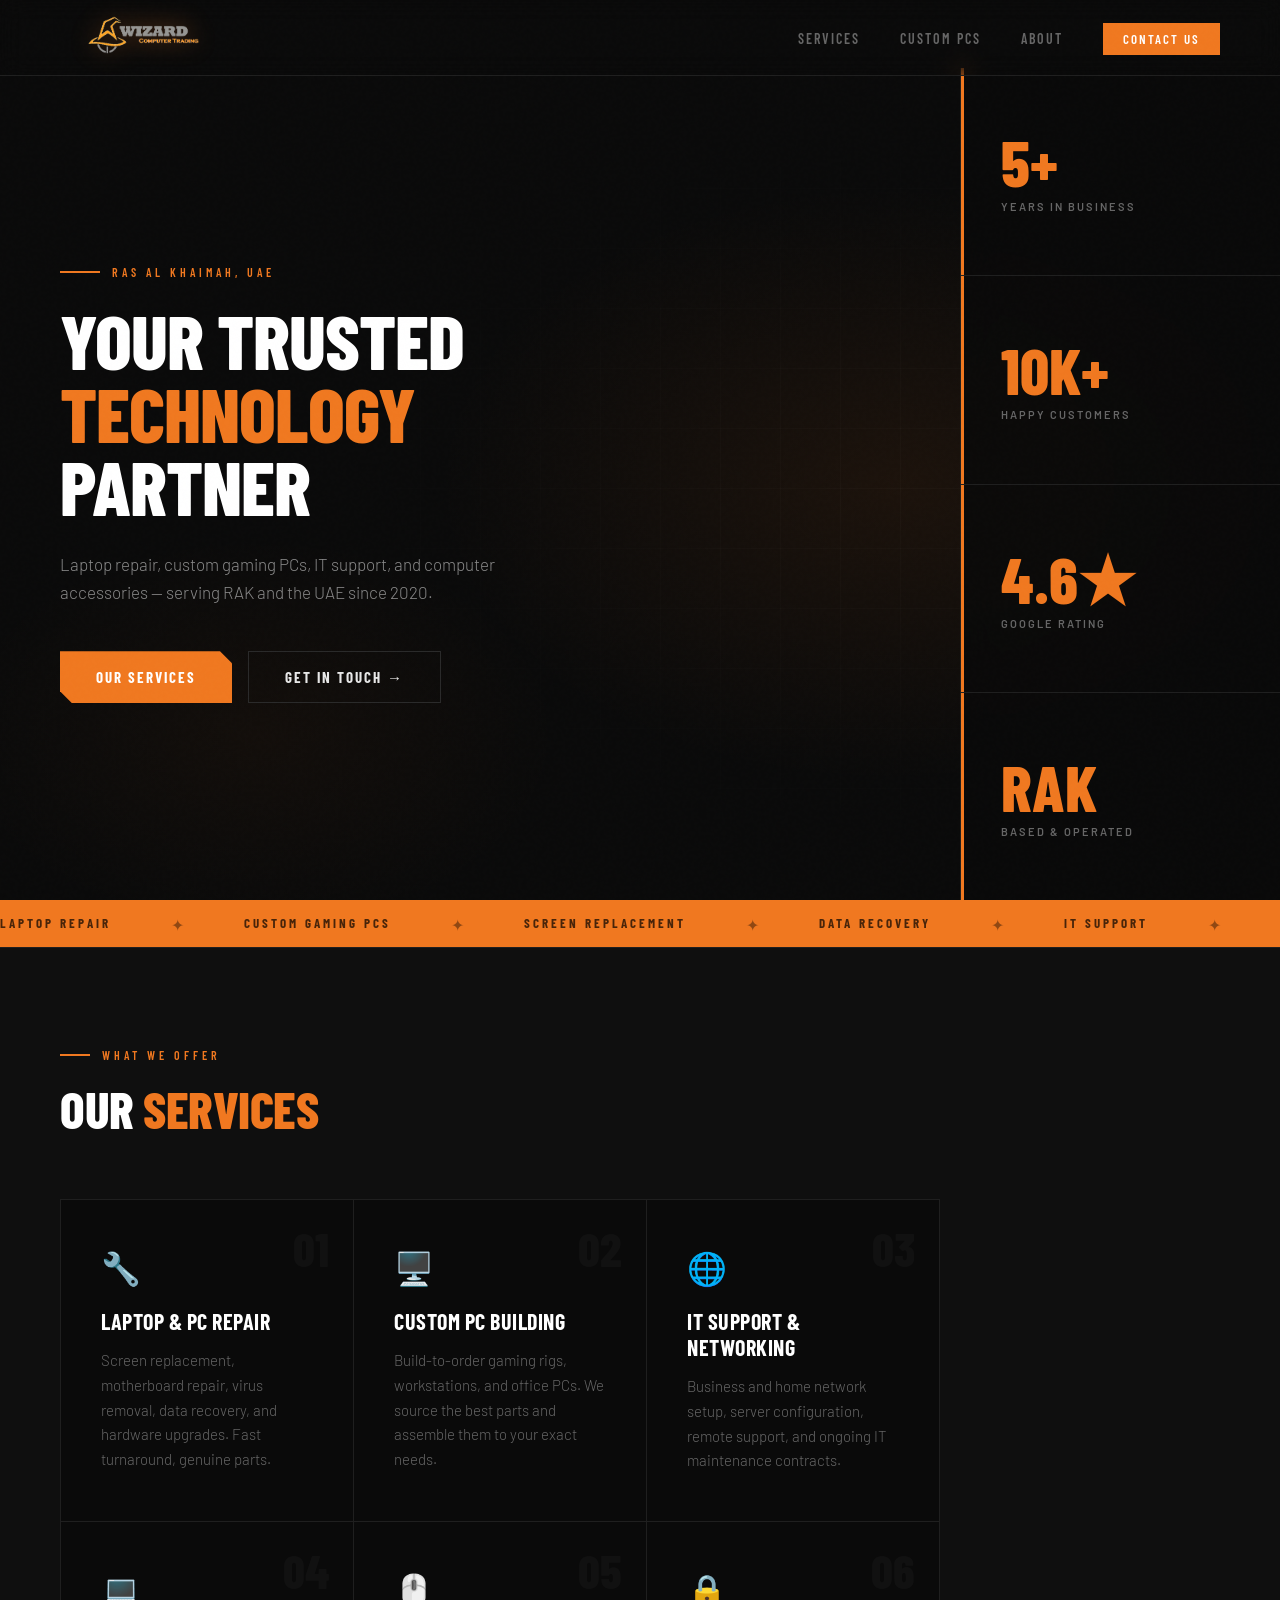
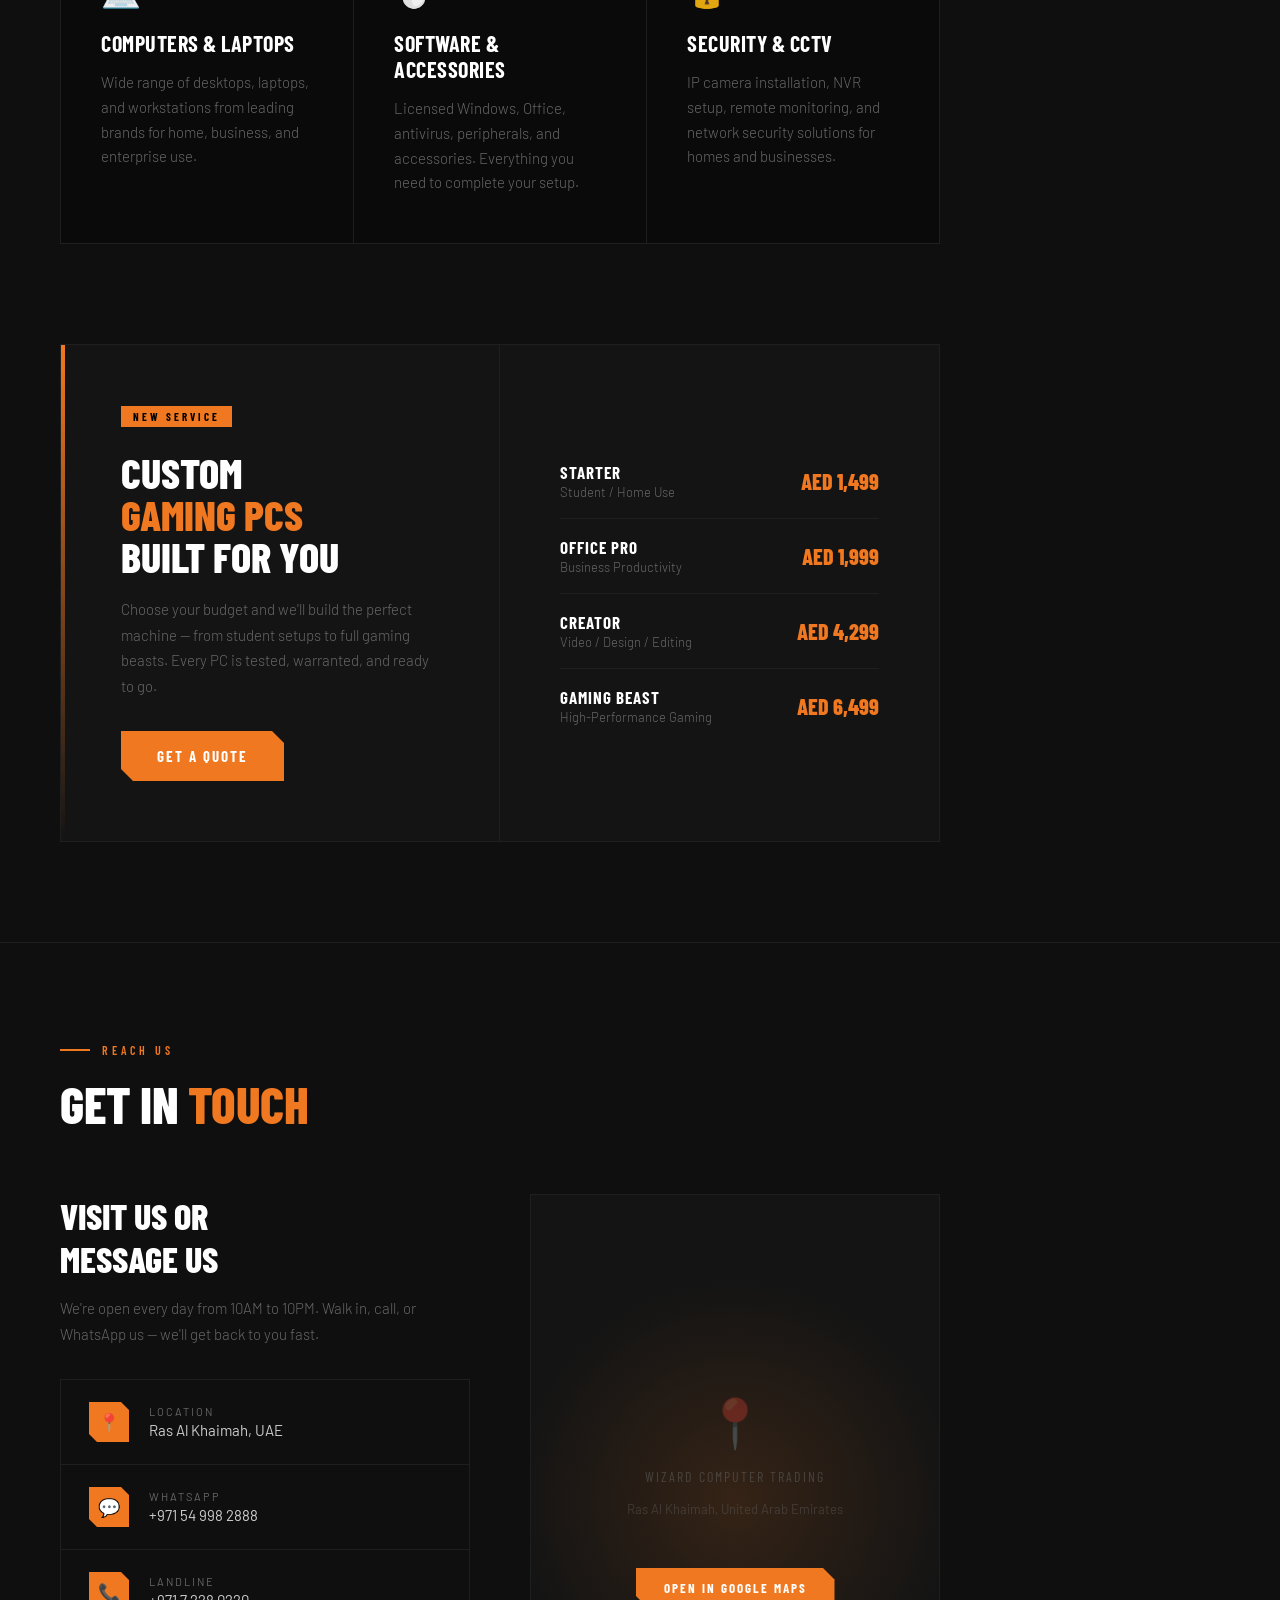
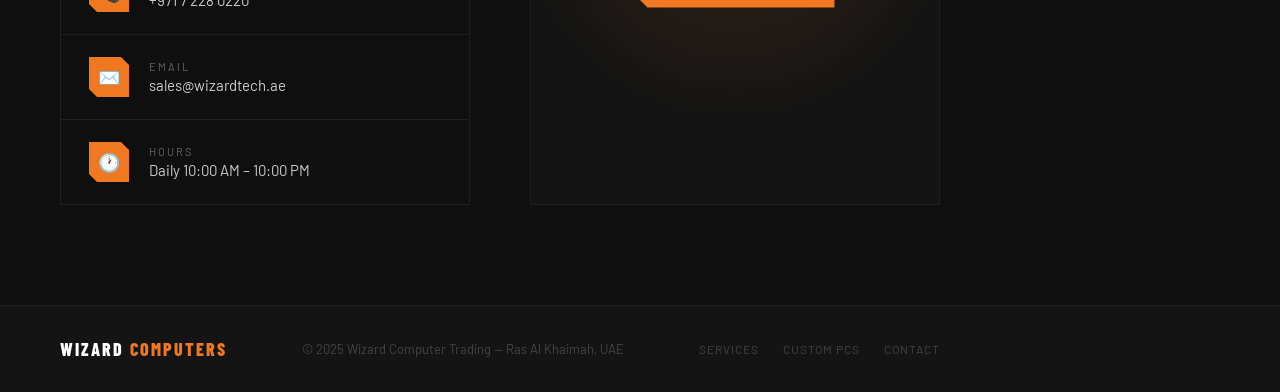
==== index.html @ 5e92fea6 "Update index.html" ====
<!DOCTYPE html>
<html lang="en">
<head>
  <meta charset="UTF-8" />
  <meta name="viewport" content="width=device-width, initial-scale=1.0"/>
  <title>Wizard Computer Trading – Laptop Repair & Custom PC Building in Ras Al Khaimah, UAE</title>
  <meta name="description" content="Wizard Computer Trading in RAK — laptop repair, custom gaming PCs, screen replacement, data recovery, IT support and networking in Ras Al Khaimah, UAE.">
  <meta name="keywords" content="laptop repair RAK, computer repair Ras Al Khaimah, custom gaming PC UAE, IT support RAK, screen replacement RAK">
  <link rel="preconnect" href="https://fonts.googleapis.com">
  <link href="https://fonts.googleapis.com/css2?family=Barlow+Condensed:wght@400;600;700;800&family=Barlow:wght@300;400;500&display=swap" rel="stylesheet">
  <style>
    *, *::before, *::after { box-sizing: border-box; margin: 0; padding: 0; }

    :root {
      --orange: #F07820;
      --orange-dark: #c45e10;
      --orange-glow: rgba(240,120,32,0.15);
      --bg: #0a0a0a;
      --bg2: #0f0f0f;
      --bg3: #141414;
      --border: #1f1f1f;
      --text: #e8e8e8;
      --muted: #666;
    }

    html { scroll-behavior: smooth; }

    body {
      font-family: 'Barlow', sans-serif;
      color: var(--text);
      background: var(--bg);
      overflow-x: hidden;
    }

    /* NOISE TEXTURE OVERLAY */
    body::before {
      content: '';
      position: fixed; inset: 0;
      background-image: url("data:image/svg+xml,%3Csvg viewBox='0 0 256 256' xmlns='http://www.w3.org/2000/svg'%3E%3Cfilter id='noise'%3E%3CfeTurbulence type='fractalNoise' baseFrequency='0.9' numOctaves='4' stitchTiles='stitch'/%3E%3C/filter%3E%3Crect width='100%25' height='100%25' filter='url(%23noise)' opacity='0.03'/%3E%3C/svg%3E");
      pointer-events: none; z-index: 1000; opacity: 0.4;
    }

    /* NAV */
    nav {
      position: fixed; top: 0; left: 0; right: 0; z-index: 200;
      display: flex; align-items: center; justify-content: space-between;
      padding: 0 60px;
      height: 76px;
      backdrop-filter: blur(12px);
      border-bottom: 1px solid var(--border);
    }

    .nav-logo {
      display: flex; align-items: center; gap: 14px;
    }
    .nav-logo img {
      height: 90px; width: auto;
      filter: brightness(1.3) drop-shadow(0 0 12px rgba(240,120,32,0.4));
    }
    .nav-logo-text {
      font-family: 'Barlow Condensed', sans-serif;
      font-size: 22px;
      font-weight: 800;
      letter-spacing: 2px;
      text-transform: uppercase;
      color: #fff;
    }
    .nav-logo-text span { color: var(--orange); }

    .nav-links {
      display: flex; gap: 40px; list-style: none; align-items: center;
    }
    .nav-links a {
      text-decoration: none;
      font-family: 'Barlow Condensed', sans-serif;
      font-weight: 600;
      font-size: 14px;
      letter-spacing: 2px;
      color: var(--muted);
      text-transform: uppercase;
      transition: color 0.2s;
    }
    .nav-links a:hover { color: var(--orange); }
    .nav-cta {
      background: var(--orange) !important;
      color: white !important;
      padding: 8px 20px;
      font-size: 13px !important;
    }
    .nav-cta:hover { background: var(--orange-dark) !important; }

    /* HERO */
    .hero {
      margin-top: 68px;
      min-height: calc(100vh - 68px);
      display: flex;
      align-items: center;
      position: relative;
      overflow: hidden;
      padding: 80px 400px 80px 60px;
    }

    .hero-bg {
      position: absolute; inset: 0;
      background:
        radial-gradient(ellipse 60% 60% at 70% 50%, rgba(240,120,32,0.08) 0%, transparent 60%),
        radial-gradient(ellipse 40% 40% at 20% 80%, rgba(240,120,32,0.04) 0%, transparent 60%);
    }

    /* Grid lines decoration */
    .hero-grid {
      position: absolute; inset: 0;
      background-image:
        linear-gradient(rgba(255,255,255,0.02) 1px, transparent 1px),
        linear-gradient(90deg, rgba(255,255,255,0.02) 1px, transparent 1px);
      background-size: 60px 60px;
      mask-image: radial-gradient(ellipse 80% 80% at 70% 50%, black 0%, transparent 70%);
    }

    .hero-left {
      position: relative; z-index: 2;
    }

    .hero-eyebrow {
      display: flex; align-items: center; gap: 12px;
      margin-bottom: 24px;
    }
    .hero-eyebrow-line {
      width: 40px; height: 2px; background: var(--orange);
    }
    .hero-eyebrow span {
      font-family: 'Barlow Condensed', sans-serif;
      font-size: 12px;
      font-weight: 600;
      letter-spacing: 4px;
      text-transform: uppercase;
      color: var(--orange);
    }

    .hero h1 {
      font-family: 'Barlow Condensed', sans-serif;
      font-size: clamp(52px, 6vw, 88px);
      font-weight: 800;
      line-height: 0.95;
      text-transform: uppercase;
      margin-bottom: 28px;
      letter-spacing: -1px;
    }
    .hero h1 .line1 { color: #fff; display: block; }
    .hero h1 .line2 { color: var(--orange); display: block; }
    .hero h1 .line3 { color: #fff; display: block; }

    .hero-desc {
      font-size: 17px;
      color: #888;
      line-height: 1.7;
      margin-bottom: 44px;
      max-width: 480px;
      font-weight: 300;
    }

    .hero-actions {
      display: flex; gap: 16px; flex-wrap: wrap;
    }
    .btn-primary {
      display: inline-flex; align-items: center; gap: 10px;
      background: var(--orange);
      color: white;
      font-family: 'Barlow Condensed', sans-serif;
      font-size: 15px;
      font-weight: 700;
      letter-spacing: 2px;
      text-transform: uppercase;
      padding: 16px 36px;
      text-decoration: none;
      transition: background 0.2s, transform 0.2s, box-shadow 0.2s;
      clip-path: polygon(0 0, calc(100% - 12px) 0, 100% 12px, 100% 100%, 12px 100%, 0 calc(100% - 12px));
    }
    .btn-primary:hover {
      background: var(--orange-dark);
      transform: translateY(-2px);
      box-shadow: 0 8px 30px rgba(240,120,32,0.3);
    }
    .btn-secondary {
      display: inline-flex; align-items: center; gap: 10px;
      background: transparent;
      color: var(--text);
      font-family: 'Barlow Condensed', sans-serif;
      font-size: 15px;
      font-weight: 700;
      letter-spacing: 2px;
      text-transform: uppercase;
      padding: 16px 36px;
      text-decoration: none;
      border: 1px solid #2a2a2a;
      transition: border-color 0.2s, color 0.2s;
    }
    .btn-secondary:hover { border-color: var(--orange); color: var(--orange); }

    /* HERO RIGHT - stats FIXED PANEL */
    .hero-right {
      position: fixed;
      top: 68px;
      right: 0;
      width: 320px;
      height: calc(100vh - 68px);
      z-index: 50;
      display: flex;
      flex-direction: column;
      justify-content: center;
      align-items: stretch;
      background: rgba(10,10,10,0.85);
      backdrop-filter: blur(16px);
      border-left: 1px solid var(--border);
      padding: 0;
      transition: opacity 0.5s ease;
    }

    .stat-card {
      flex: 1;
      background: transparent;
      border: none;
      border-bottom: 1px solid var(--border);
      padding: 0 40px;
      position: relative;
      overflow: hidden;
      display: flex;
      flex-direction: column;
      justify-content: center;
      transition: background 0.3s;
    }
    .stat-card:last-child { border-bottom: none; }
    .stat-card:hover { background: rgba(240,120,32,0.05); }
    .stat-card::before {
      content: '';
      position: absolute; top: 0; left: 0;
      width: 3px; height: 0;
      background: var(--orange);
      transition: height 0.6s ease;
    }
    .stat-card.visible::before { height: 100%; }
    .stat-card:nth-child(1) { animation: none; }
    .stat-card:nth-child(2) { transform: none; animation-delay: 0; }
    .stat-card:nth-child(3) { animation: none; }
    .stat-card:nth-child(4) { transform: none; animation-delay: 0; }

    .stat-number {
      font-family: 'Barlow Condensed', sans-serif;
      font-size: 64px;
      font-weight: 800;
      color: var(--orange);
      line-height: 1;
      margin-bottom: 6px;
      opacity: 0;
      transform: translateY(20px);
      transition: opacity 0.6s ease, transform 0.6s ease;
    }
    .stat-card.visible .stat-number {
      opacity: 1;
      transform: translateY(0);
    }
    .stat-label {
      font-size: 11px;
      color: var(--muted);
      text-transform: uppercase;
      letter-spacing: 2px;
      font-weight: 600;
      opacity: 0;
      transition: opacity 0.6s ease 0.2s;
    }
    .stat-card.visible .stat-label { opacity: 1; }

    /* TICKER */
    .ticker {
      background: var(--orange);
      padding: 12px 0;
      overflow: hidden;
      white-space: nowrap;
    }
    .ticker-track {
      display: inline-flex; gap: 60px;
      animation: ticker 25s linear infinite;
    }
    .ticker-item {
      font-family: 'Barlow Condensed', sans-serif;
      font-size: 13px;
      font-weight: 700;
      letter-spacing: 3px;
      text-transform: uppercase;
      color: rgba(0,0,0,0.7);
      flex-shrink: 0;
    }
    .ticker-dot {
      color: rgba(0,0,0,0.4);
    }

    /* SERVICES */
    .services {
      padding: 100px 340px 100px 60px;
      background: var(--bg2);
      border-top: 1px solid var(--border);
    }

    .section-label {
      display: flex; align-items: center; gap: 12px;
      margin-bottom: 16px;
    }
    .section-label-line { width: 30px; height: 2px; background: var(--orange); }
    .section-label span {
      font-family: 'Barlow Condensed', sans-serif;
      font-size: 12px;
      font-weight: 600;
      letter-spacing: 4px;
      text-transform: uppercase;
      color: var(--orange);
    }

    .section-title {
      font-family: 'Barlow Condensed', sans-serif;
      font-size: clamp(36px, 4vw, 56px);
      font-weight: 800;
      text-transform: uppercase;
      color: #fff;
      margin-bottom: 60px;
      letter-spacing: -0.5px;
    }
    .section-title span { color: var(--orange); }

    .services-grid {
      display: grid;
      grid-template-columns: repeat(3, 1fr);
      gap: 1px;
      background: var(--border);
      border: 1px solid var(--border);
    }

    .service-card {
      background: var(--bg);
      padding: 48px 40px;
      position: relative;
      overflow: hidden;
      transition: background 0.3s;
      cursor: default;
    }
    .service-card::after {
      content: '';
      position: absolute; bottom: 0; left: 0; right: 0;
      height: 2px;
      background: var(--orange);
      transform: scaleX(0);
      transform-origin: left;
      transition: transform 0.4s ease;
    }
    .service-card:hover { background: #111; }
    .service-card:hover::after { transform: scaleX(1); }

    .service-icon {
      font-size: 32px;
      margin-bottom: 20px;
      display: block;
    }
    .service-num {
      position: absolute; top: 24px; right: 24px;
      font-family: 'Barlow Condensed', sans-serif;
      font-size: 48px;
      font-weight: 800;
      color: rgba(255,255,255,0.03);
      line-height: 1;
    }
    .service-title {
      font-family: 'Barlow Condensed', sans-serif;
      font-size: 22px;
      font-weight: 700;
      color: #fff;
      text-transform: uppercase;
      letter-spacing: 0.5px;
      margin-bottom: 14px;
      transition: color 0.3s;
    }
    .service-card:hover .service-title { color: var(--orange); }
    .service-desc {
      font-size: 15px;
      color: #666;
      line-height: 1.65;
      font-weight: 300;
    }

    /* FEATURED HIGHLIGHT */
    .highlight {
      padding: 0 340px 100px 60px;
      background: var(--bg2);
    }
    .highlight-inner {
      background: var(--bg3);
      border: 1px solid var(--border);
      display: grid;
      grid-template-columns: 1fr 1fr;
      overflow: hidden;
      position: relative;
    }
    .highlight-inner::before {
      content: '';
      position: absolute; top: 0; left: 0; bottom: 0;
      width: 4px;
      background: linear-gradient(to bottom, var(--orange), transparent);
    }
    .highlight-left {
      padding: 60px;
      border-right: 1px solid var(--border);
    }
    .highlight-tag {
      display: inline-block;
      background: var(--orange);
      color: #000;
      font-family: 'Barlow Condensed', sans-serif;
      font-size: 11px;
      font-weight: 700;
      letter-spacing: 3px;
      text-transform: uppercase;
      padding: 4px 12px;
      margin-bottom: 24px;
    }
    .highlight-left h3 {
      font-family: 'Barlow Condensed', sans-serif;
      font-size: 42px;
      font-weight: 800;
      text-transform: uppercase;
      color: #fff;
      line-height: 1;
      margin-bottom: 20px;
    }
    .highlight-left h3 span { color: var(--orange); }
    .highlight-left p {
      font-size: 15px; color: #666; line-height: 1.7; font-weight: 300; margin-bottom: 32px;
    }
    .highlight-right {
      padding: 60px;
      display: flex; flex-direction: column; justify-content: center;
    }
    .pc-tier {
      display: flex; justify-content: space-between; align-items: center;
      padding: 18px 0;
      border-bottom: 1px solid var(--border);
    }
    .pc-tier:last-child { border-bottom: none; }
    .pc-tier-name {
      font-family: 'Barlow Condensed', sans-serif;
      font-size: 17px;
      font-weight: 700;
      color: #fff;
      text-transform: uppercase;
      letter-spacing: 1px;
    }
    .pc-tier-sub { font-size: 13px; color: var(--muted); font-weight: 300; margin-top: 2px; }
    .pc-tier-price {
      font-family: 'Barlow Condensed', sans-serif;
      font-size: 22px;
      font-weight: 800;
      color: var(--orange);
    }

    /* WHY */
    .why {
      padding: 100px 340px 100px 60px;
      background: var(--bg);
      border-top: 1px solid var(--border);
    }
    .why-grid {
      display: grid;
      grid-template-columns: repeat(4, 1fr);
      gap: 1px;
      background: var(--border);
      border: 1px solid var(--border);
      margin-top: 60px;
    }
    .why-item {
      background: var(--bg);
      padding: 48px 40px;
      text-align: center;
      transition: background 0.3s;
    }
    .why-item:hover { background: #111; }
    .why-number {
      font-family: 'Barlow Condensed', sans-serif;
      font-size: 56px;
      font-weight: 800;
      color: var(--orange);
      line-height: 1;
      margin-bottom: 8px;
    }
    .why-label {
      font-size: 14px;
      color: var(--muted);
      text-transform: uppercase;
      letter-spacing: 1.5px;
      font-weight: 500;
    }

    /* CONTACT */
    .contact {
      padding: 100px 340px 100px 60px;
      background: var(--bg2);
      border-top: 1px solid var(--border);
    }
    .contact-grid {
      display: grid;
      grid-template-columns: 1fr 1fr;
      gap: 60px;
      margin-top: 60px;
    }
    .contact-left h3 {
      font-family: 'Barlow Condensed', sans-serif;
      font-size: 36px;
      font-weight: 800;
      text-transform: uppercase;
      color: #fff;
      margin-bottom: 16px;
    }
    .contact-left p { font-size: 15px; color: var(--muted); line-height: 1.7; font-weight: 300; margin-bottom: 32px; }

    .contact-items {
      display: flex; flex-direction: column; gap: 0;
      border: 1px solid var(--border);
    }
    .contact-item {
      display: flex; align-items: center; gap: 20px;
      padding: 22px 28px;
      border-bottom: 1px solid var(--border);
      transition: background 0.2s;
    }
    .contact-item:last-child { border-bottom: none; }
    .contact-item:hover { background: var(--bg3); }
    .contact-icon {
      width: 40px; height: 40px;
      background: var(--orange);
      display: flex; align-items: center; justify-content: center;
      font-size: 18px;
      flex-shrink: 0;
      clip-path: polygon(0 0, calc(100% - 8px) 0, 100% 8px, 100% 100%, 8px 100%, 0 calc(100% - 8px));
    }
    .contact-info {}
    .contact-info-label { font-size: 11px; color: var(--muted); text-transform: uppercase; letter-spacing: 2px; margin-bottom: 3px; }
    .contact-info-value { font-size: 15px; color: #ccc; }
    .contact-info-value a { color: #ccc; text-decoration: none; transition: color 0.2s; }
    .contact-info-value a:hover { color: var(--orange); }

    .map-placeholder {
      background: var(--bg3);
      border: 1px solid var(--border);
      height: 100%;
      min-height: 300px;
      display: flex; align-items: center; justify-content: center;
      flex-direction: column; gap: 16px;
      color: var(--muted);
      position: relative;
      overflow: hidden;
    }
    .map-placeholder::before {
      content: '';
      position: absolute; inset: 0;
      background: radial-gradient(circle at 50% 50%, var(--orange-glow), transparent 60%);
    }
    .map-icon { font-size: 48px; opacity: 0.3; }
    .map-text {
      font-family: 'Barlow Condensed', sans-serif;
      font-size: 14px;
      letter-spacing: 2px;
      text-transform: uppercase;
      opacity: 0.5;
    }
    .map-address {
      font-size: 13px;
      opacity: 0.4;
      text-align: center;
    }

    /* FOOTER */
    footer {
      background: var(--bg3);
      border-top: 1px solid var(--border);
      padding: 32px 340px 32px 60px;
      display: flex;
      align-items: center;
      justify-content: space-between;
      flex-wrap: wrap;
      gap: 16px;
    }
    .footer-logo {
      font-family: 'Barlow Condensed', sans-serif;
      font-size: 18px;
      font-weight: 800;
      letter-spacing: 2px;
      text-transform: uppercase;
      color: #fff;
    }
    .footer-logo span { color: var(--orange); }
    footer p { font-size: 13px; color: #444; }
    .footer-links { display: flex; gap: 24px; }
    .footer-links a {
      font-size: 12px; color: #444; text-decoration: none;
      text-transform: uppercase; letter-spacing: 1px;
      transition: color 0.2s;
    }
    .footer-links a:hover { color: var(--orange); }

    /* ANIMATIONS */
    @keyframes fadeUp {
      from { opacity: 0; transform: translateY(40px); }
      to { opacity: 1; transform: translateY(0); }
    }
    @keyframes fadeInRight {
      from { opacity: 0; transform: translateX(40px); }
      to { opacity: 1; transform: translateX(0); }
    }
    @keyframes ticker {
      from { transform: translateX(0); }
      to { transform: translateX(-50%); }
    }

    .hero-left { animation: fadeUp 0.8s ease both; }

    /* RESPONSIVE */
    @media (max-width: 900px) {
      nav { padding: 0 24px; }
      .nav-links { display: none; }
      .hero { padding: 60px 24px; min-height: auto; }
      .hero-right { display: none; }
      .services { padding: 70px 24px; }
      .services-grid { grid-template-columns: 1fr; }
      .highlight { padding: 0 24px 70px; }
      .highlight-inner { grid-template-columns: 1fr; }
      .highlight-left { border-right: none; border-bottom: 1px solid var(--border); }
      .why { padding: 70px 24px; }
      .why-grid { grid-template-columns: repeat(2, 1fr); }
      .contact { padding: 70px 24px; }
      .contact-grid { grid-template-columns: 1fr; gap: 40px; }
      footer { padding: 24px; flex-direction: column; text-align: center; }
    }
  </style>
</head>
<body>

  <!-- NAV -->
  <nav>
    <div class="nav-logo">
      <img src="logo.png" alt="Wizard Computers Logo">
    </div>
    <ul class="nav-links">
      <li><a href="#services">Services</a></li>
      <li><a href="#pcs">Custom PCs</a></li>
      <li><a href="#about">About</a></li>
      <li><a href="#contact" class="nav-cta">Contact Us</a></li>
    </ul>
  </nav>

  <!-- HERO -->
  <section class="hero">
    <div class="hero-bg"></div>
    <div class="hero-grid"></div>
    <div class="hero-left">
      <div class="hero-eyebrow">
        <div class="hero-eyebrow-line"></div>
        <span>Ras Al Khaimah, UAE</span>
      </div>
      <h1>
        <span class="line1">Your Trusted</span>
        <span class="line2">Technology</span>
        <span class="line3">Partner</span>
      </h1>
      <p class="hero-desc">Laptop repair, custom gaming PCs, IT support, and computer accessories — serving RAK and the UAE since 2020.</p>
      <div class="hero-actions">
        <a href="#services" class="btn-primary">Our Services</a>
        <a href="#contact" class="btn-secondary">Get in Touch →</a>
      </div>
    </div>
    <div class="hero-right">
      <div class="stat-card">
        <div class="stat-number">5+</div>
        <div class="stat-label">Years in Business</div>
      </div>
      <div class="stat-card">
        <div class="stat-number">10K+</div>
        <div class="stat-label">Happy Customers</div>
      </div>
      <div class="stat-card">
        <div class="stat-number">4.6★</div>
        <div class="stat-label">Google Rating</div>
      </div>
      <div class="stat-card">
        <div class="stat-number">RAK</div>
        <div class="stat-label">Based & Operated</div>
      </div>
    </div>
  </section>

  <!-- TICKER -->
  <div class="ticker">
    <div class="ticker-track">
      <span class="ticker-item">Laptop Repair</span><span class="ticker-dot">✦</span>
      <span class="ticker-item">Custom Gaming PCs</span><span class="ticker-dot">✦</span>
      <span class="ticker-item">Screen Replacement</span><span class="ticker-dot">✦</span>
      <span class="ticker-item">Data Recovery</span><span class="ticker-dot">✦</span>
      <span class="ticker-item">IT Support</span><span class="ticker-dot">✦</span>
      <span class="ticker-item">Networking</span><span class="ticker-dot">✦</span>
      <span class="ticker-item">Computer Accessories</span><span class="ticker-dot">✦</span>
      <span class="ticker-item">Software Solutions</span><span class="ticker-dot">✦</span>
      <!-- duplicate for seamless loop -->
      <span class="ticker-item">Laptop Repair</span><span class="ticker-dot">✦</span>
      <span class="ticker-item">Custom Gaming PCs</span><span class="ticker-dot">✦</span>
      <span class="ticker-item">Screen Replacement</span><span class="ticker-dot">✦</span>
      <span class="ticker-item">Data Recovery</span><span class="ticker-dot">✦</span>
      <span class="ticker-item">IT Support</span><span class="ticker-dot">✦</span>
      <span class="ticker-item">Networking</span><span class="ticker-dot">✦</span>
      <span class="ticker-item">Computer Accessories</span><span class="ticker-dot">✦</span>
      <span class="ticker-item">Software Solutions</span><span class="ticker-dot">✦</span>
    </div>
  </div>

  <!-- SERVICES -->
  <section class="services" id="services">
    <div class="section-label">
      <div class="section-label-line"></div>
      <span>What We Offer</span>
    </div>
    <h2 class="section-title">Our <span>Services</span></h2>
    <div class="services-grid">
      <div class="service-card">
        <span class="service-icon">🔧</span>
        <div class="service-num">01</div>
        <div class="service-title">Laptop & PC Repair</div>
        <p class="service-desc">Screen replacement, motherboard repair, virus removal, data recovery, and hardware upgrades. Fast turnaround, genuine parts.</p>
      </div>
      <div class="service-card">
        <span class="service-icon">🖥️</span>
        <div class="service-num">02</div>
        <div class="service-title">Custom PC Building</div>
        <p class="service-desc">Build-to-order gaming rigs, workstations, and office PCs. We source the best parts and assemble them to your exact needs.</p>
      </div>
      <div class="service-card">
        <span class="service-icon">🌐</span>
        <div class="service-num">03</div>
        <div class="service-title">IT Support & Networking</div>
        <p class="service-desc">Business and home network setup, server configuration, remote support, and ongoing IT maintenance contracts.</p>
      </div>
      <div class="service-card">
        <span class="service-icon">💻</span>
        <div class="service-num">04</div>
        <div class="service-title">Computers & Laptops</div>
        <p class="service-desc">Wide range of desktops, laptops, and workstations from leading brands for home, business, and enterprise use.</p>
      </div>
      <div class="service-card">
        <span class="service-icon">🖱️</span>
        <div class="service-num">05</div>
        <div class="service-title">Software & Accessories</div>
        <p class="service-desc">Licensed Windows, Office, antivirus, peripherals, and accessories. Everything you need to complete your setup.</p>
      </div>
      <div class="service-card">
        <span class="service-icon">🔒</span>
        <div class="service-num">06</div>
        <div class="service-title">Security & CCTV</div>
        <p class="service-desc">IP camera installation, NVR setup, remote monitoring, and network security solutions for homes and businesses.</p>
      </div>
    </div>
  </section>

  <!-- CUSTOM PC HIGHLIGHT -->
  <section class="highlight" id="pcs">
    <div class="highlight-inner">
      <div class="highlight-left">
        <div class="highlight-tag">New Service</div>
        <h3>Custom<br><span>Gaming PCs</span><br>Built for You</h3>
        <p>Choose your budget and we'll build the perfect machine — from student setups to full gaming beasts. Every PC is tested, warranted, and ready to go.</p>
        <a href="#contact" class="btn-primary">Get a Quote</a>
      </div>
      <div class="highlight-right">
        <div class="pc-tier">
          <div>
            <div class="pc-tier-name">Starter</div>
            <div class="pc-tier-sub">Student / Home Use</div>
          </div>
          <div class="pc-tier-price">AED 1,499</div>
        </div>
        <div class="pc-tier">
          <div>
            <div class="pc-tier-name">Office Pro</div>
            <div class="pc-tier-sub">Business Productivity</div>
          </div>
          <div class="pc-tier-price">AED 1,999</div>
        </div>
        <div class="pc-tier">
          <div>
            <div class="pc-tier-name">Creator</div>
            <div class="pc-tier-sub">Video / Design / Editing</div>
          </div>
          <div class="pc-tier-price">AED 4,299</div>
        </div>
        <div class="pc-tier">
          <div>
            <div class="pc-tier-name">Gaming Beast</div>
            <div class="pc-tier-sub">High-Performance Gaming</div>
          </div>
          <div class="pc-tier-price">AED 6,499</div>
        </div>
      </div>
    </div>
  </section>

  <!-- CONTACT -->
  <section class="contact" id="contact">
    <div class="section-label">
      <div class="section-label-line"></div>
      <span>Reach Us</span>
    </div>
    <h2 class="section-title">Get in <span>Touch</span></h2>
    <div class="contact-grid">
      <div class="contact-left">
        <h3>Visit Us or<br>Message Us</h3>
        <p>We're open every day from 10AM to 10PM. Walk in, call, or WhatsApp us — we'll get back to you fast.</p>
        <div class="contact-items">
          <div class="contact-item">
            <div class="contact-icon">📍</div>
            <div class="contact-info">
              <div class="contact-info-label">Location</div>
              <div class="contact-info-value">Ras Al Khaimah, UAE</div>
            </div>
          </div>
          <div class="contact-item">
            <div class="contact-icon">💬</div>
            <div class="contact-info">
              <div class="contact-info-label">WhatsApp</div>
              <div class="contact-info-value"><a href="https://wa.me/971549982888" target="_blank">+971 54 998 2888</a></div>
            </div>
          </div>
          <div class="contact-item">
            <div class="contact-icon">📞</div>
            <div class="contact-info">
              <div class="contact-info-label">Landline</div>
              <div class="contact-info-value"><a href="tel:+97172280220">+971 7 228 0220</a></div>
            </div>
          </div>
          <div class="contact-item">
            <div class="contact-icon">✉️</div>
            <div class="contact-info">
              <div class="contact-info-label">Email</div>
              <div class="contact-info-value"><a href="mailto:sales@wizardtech.ae">sales@wizardtech.ae</a></div>
            </div>
          </div>
          <div class="contact-item">
            <div class="contact-icon">🕐</div>
            <div class="contact-info">
              <div class="contact-info-label">Hours</div>
              <div class="contact-info-value">Daily 10:00 AM – 10:00 PM</div>
            </div>
          </div>
        </div>
      </div>
      <div>
        <div class="map-placeholder">
          <div class="map-icon">📍</div>
          <div class="map-text">Wizard Computer Trading</div>
          <div class="map-address">Ras Al Khaimah, United Arab Emirates</div>
          <br>
          <a href="https://maps.google.com/?q=Wizard+Computer+Trading+Ras+Al+Khaimah" target="_blank" class="btn-primary" style="font-size:13px; padding:12px 28px;">Open in Google Maps</a>
        </div>
      </div>
    </div>
  </section>

  <!-- FOOTER -->
  <footer>
    <div class="footer-logo">WIZARD <span>COMPUTERS</span></div>
    <p>© 2025 Wizard Computer Trading — Ras Al Khaimah, UAE</p>
    <div class="footer-links">
      <a href="#services">Services</a>
      <a href="#pcs">Custom PCs</a>
      <a href="#contact">Contact</a>
    </div>
  </footer>

  <script>
    // Animate stat cards in with stagger on load
    const statCards = document.querySelectorAll('.stat-card');
    statCards.forEach((card, i) => {
      setTimeout(() => {
        card.classList.add('visible');
      }, 300 + i * 200);
    });

    // On scroll: fade panel slightly when user is far from top
    const heroRight = document.querySelector('.hero-right');
    window.addEventListener('scroll', () => {
      const scrollY = window.scrollY;
      const fade = Math.max(0, 1 - (scrollY / (window.innerHeight * 1.5)));
      heroRight.style.opacity = Math.max(0.15, fade);
    });
  </script>
</body>
</html>
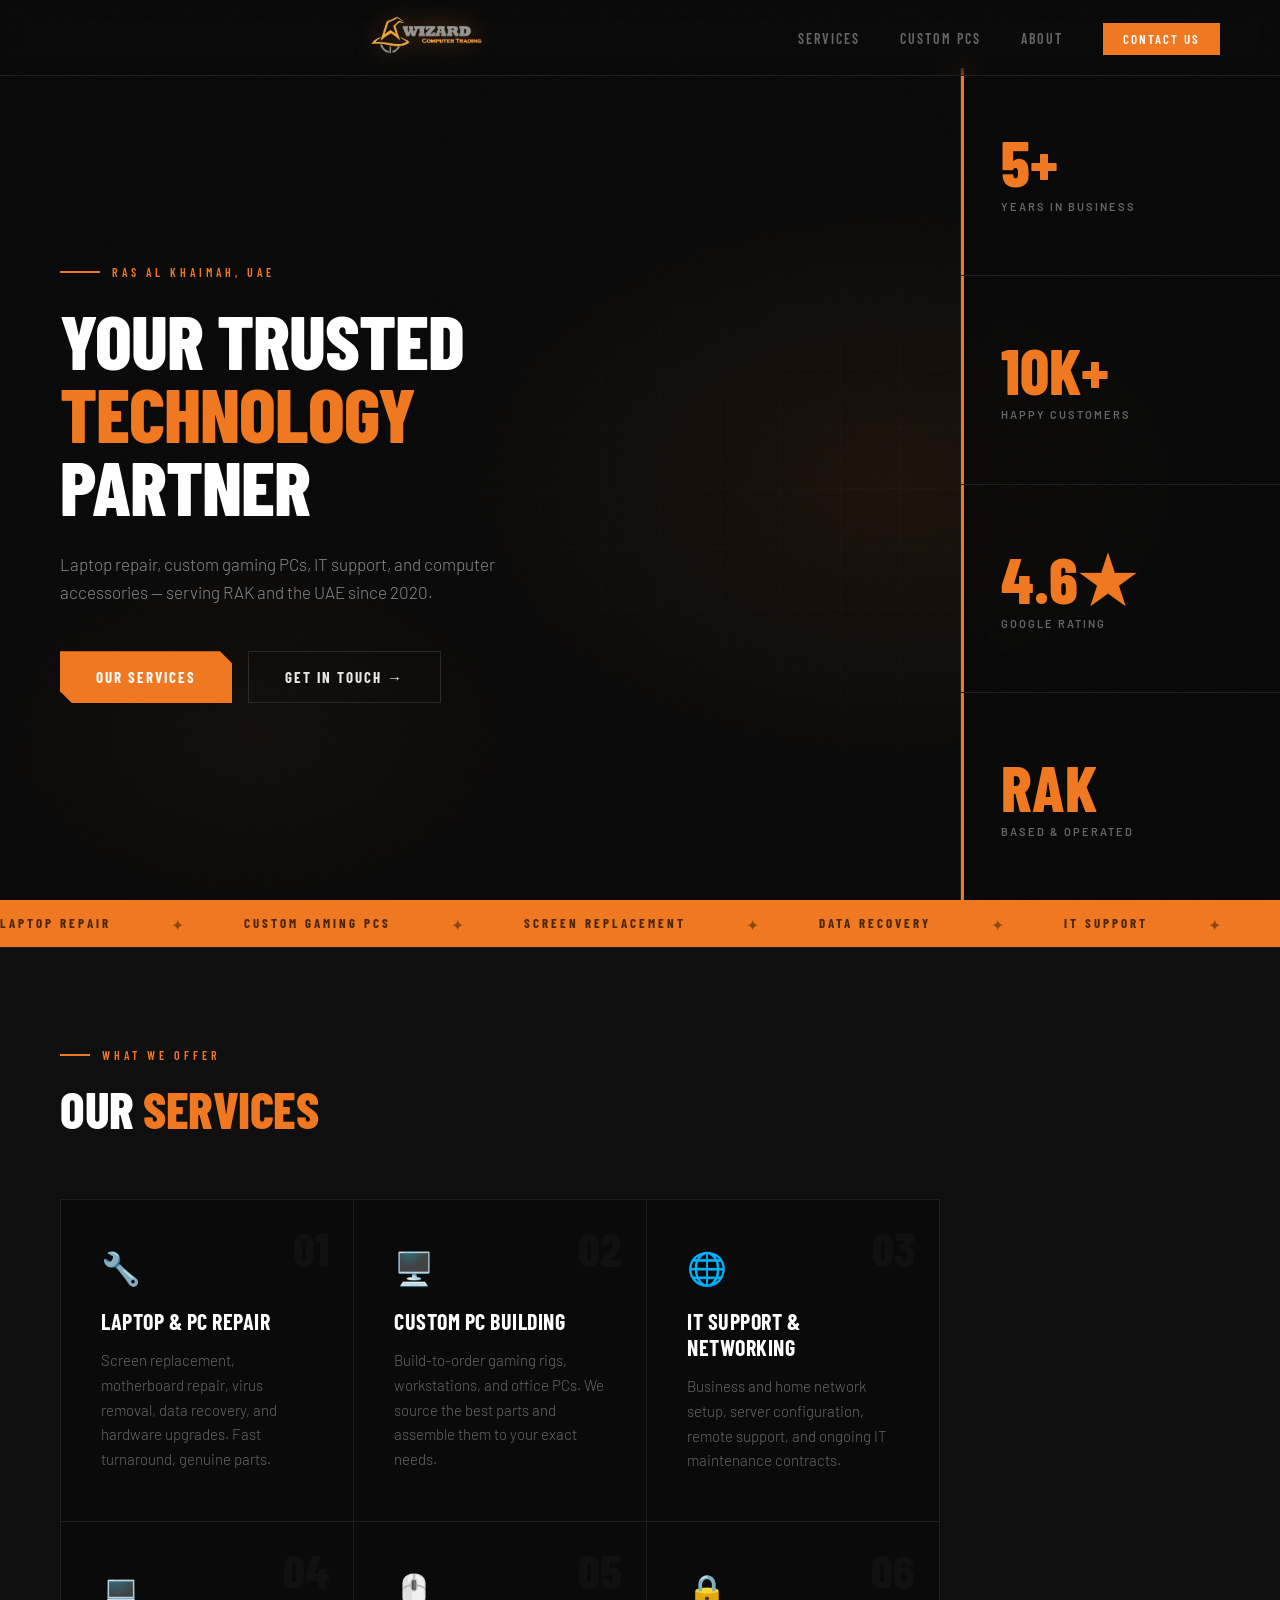
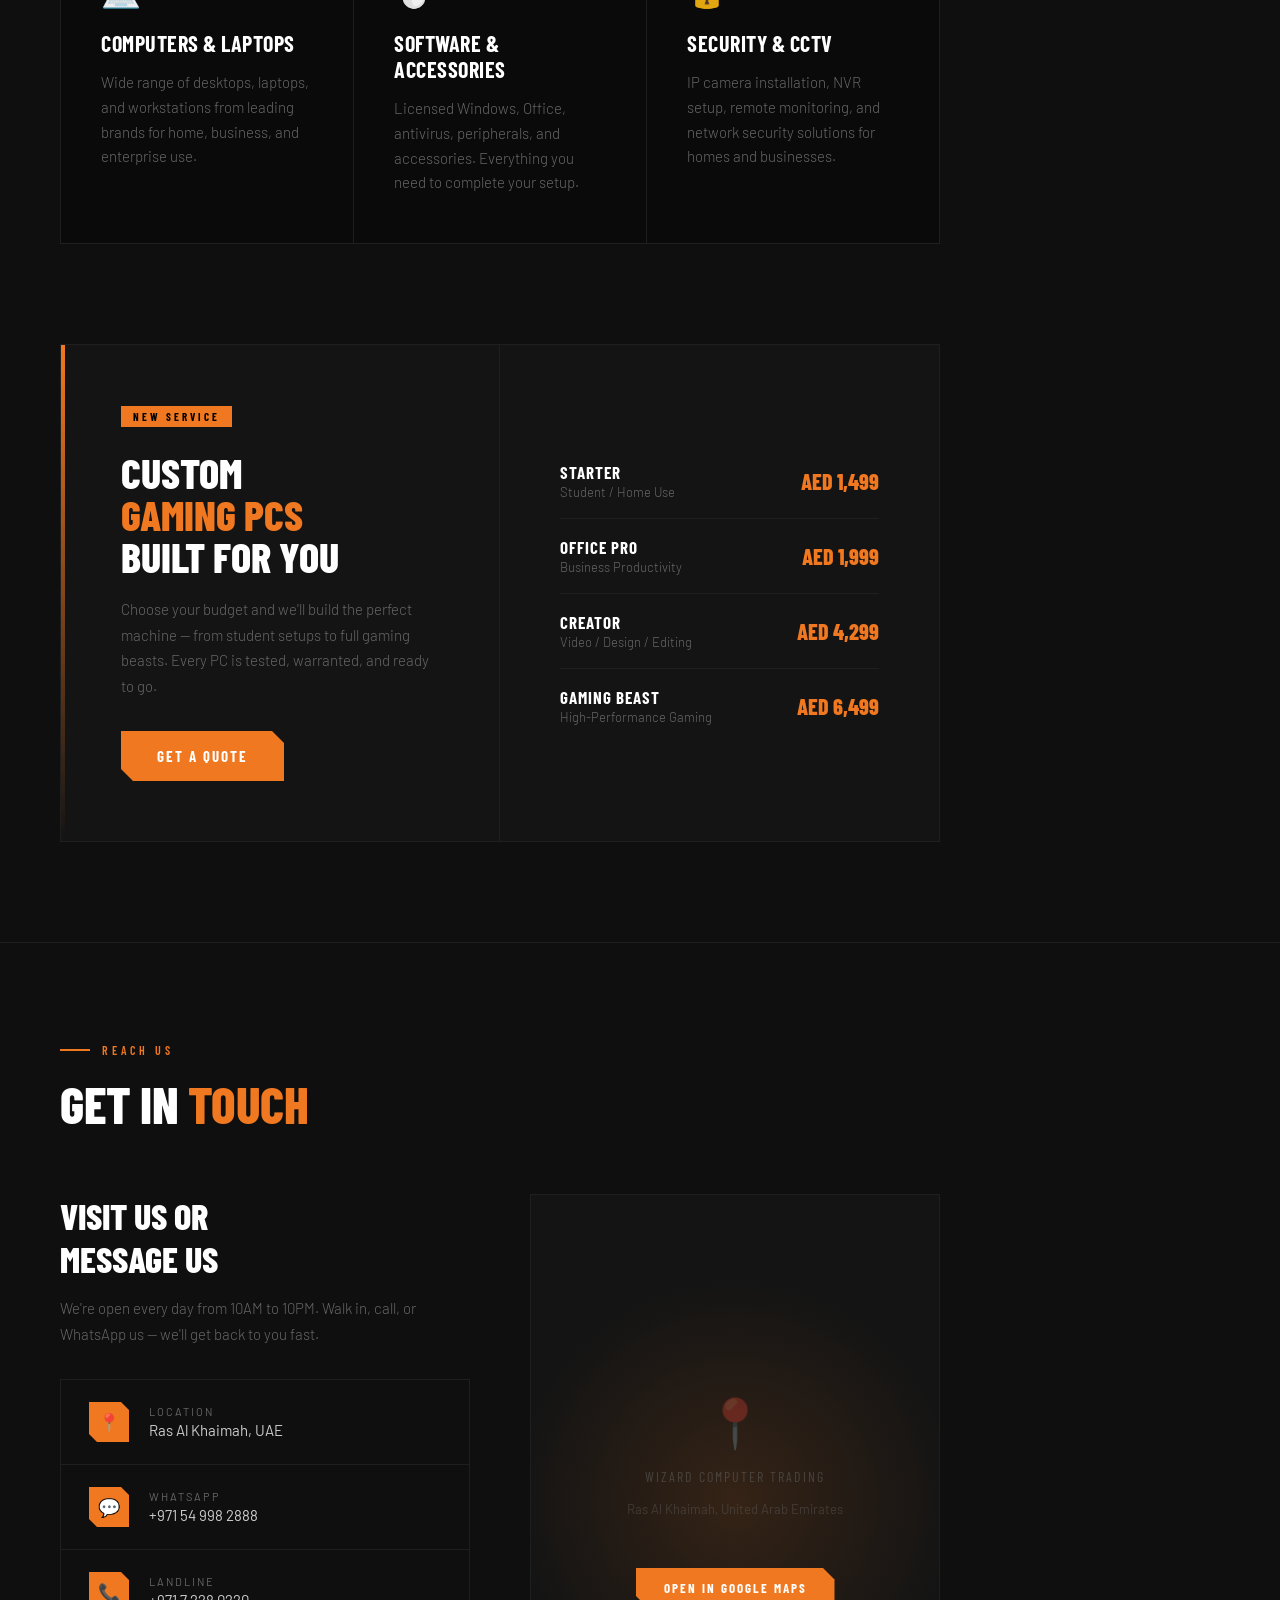
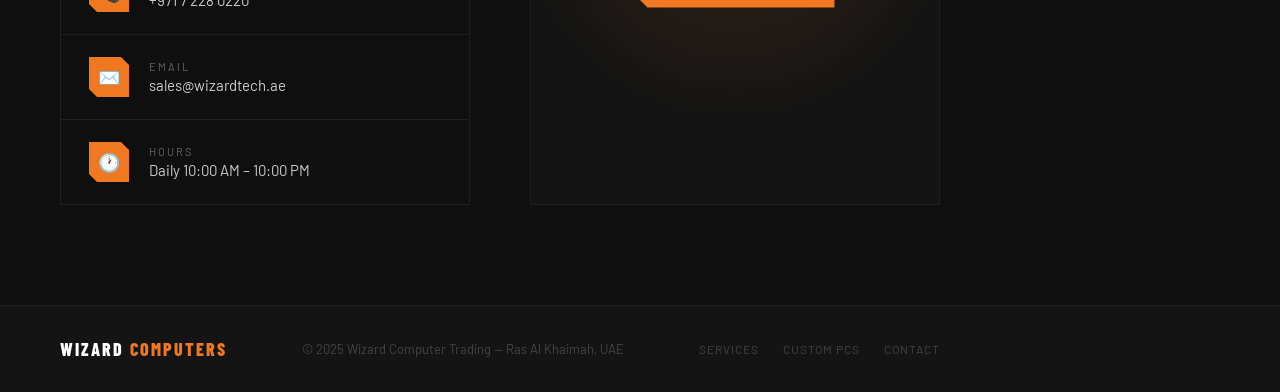
==== commit d354a5d2: "Update index.html" ====
--- a/index.html
+++ b/index.html
@@ -51,11 +51,11 @@
     }
 
     .nav-logo {
-      display: flex; align-items: center; gap: 14px;
+    display: flex; align-items: center; gap: 14px; margin: 0 auto;
     }
     .nav-logo img {
-      height: 90px; width: auto;
-      filter: brightness(1.3) drop-shadow(0 0 12px rgba(240,120,32,0.4));
+    height: 90px; width: auto;
+    filter: brightness(1.3) drop-shadow(0 0 12px rgba(240,120,32,0.4));
     }
     .nav-logo-text {
       font-family: 'Barlow Condensed', sans-serif;
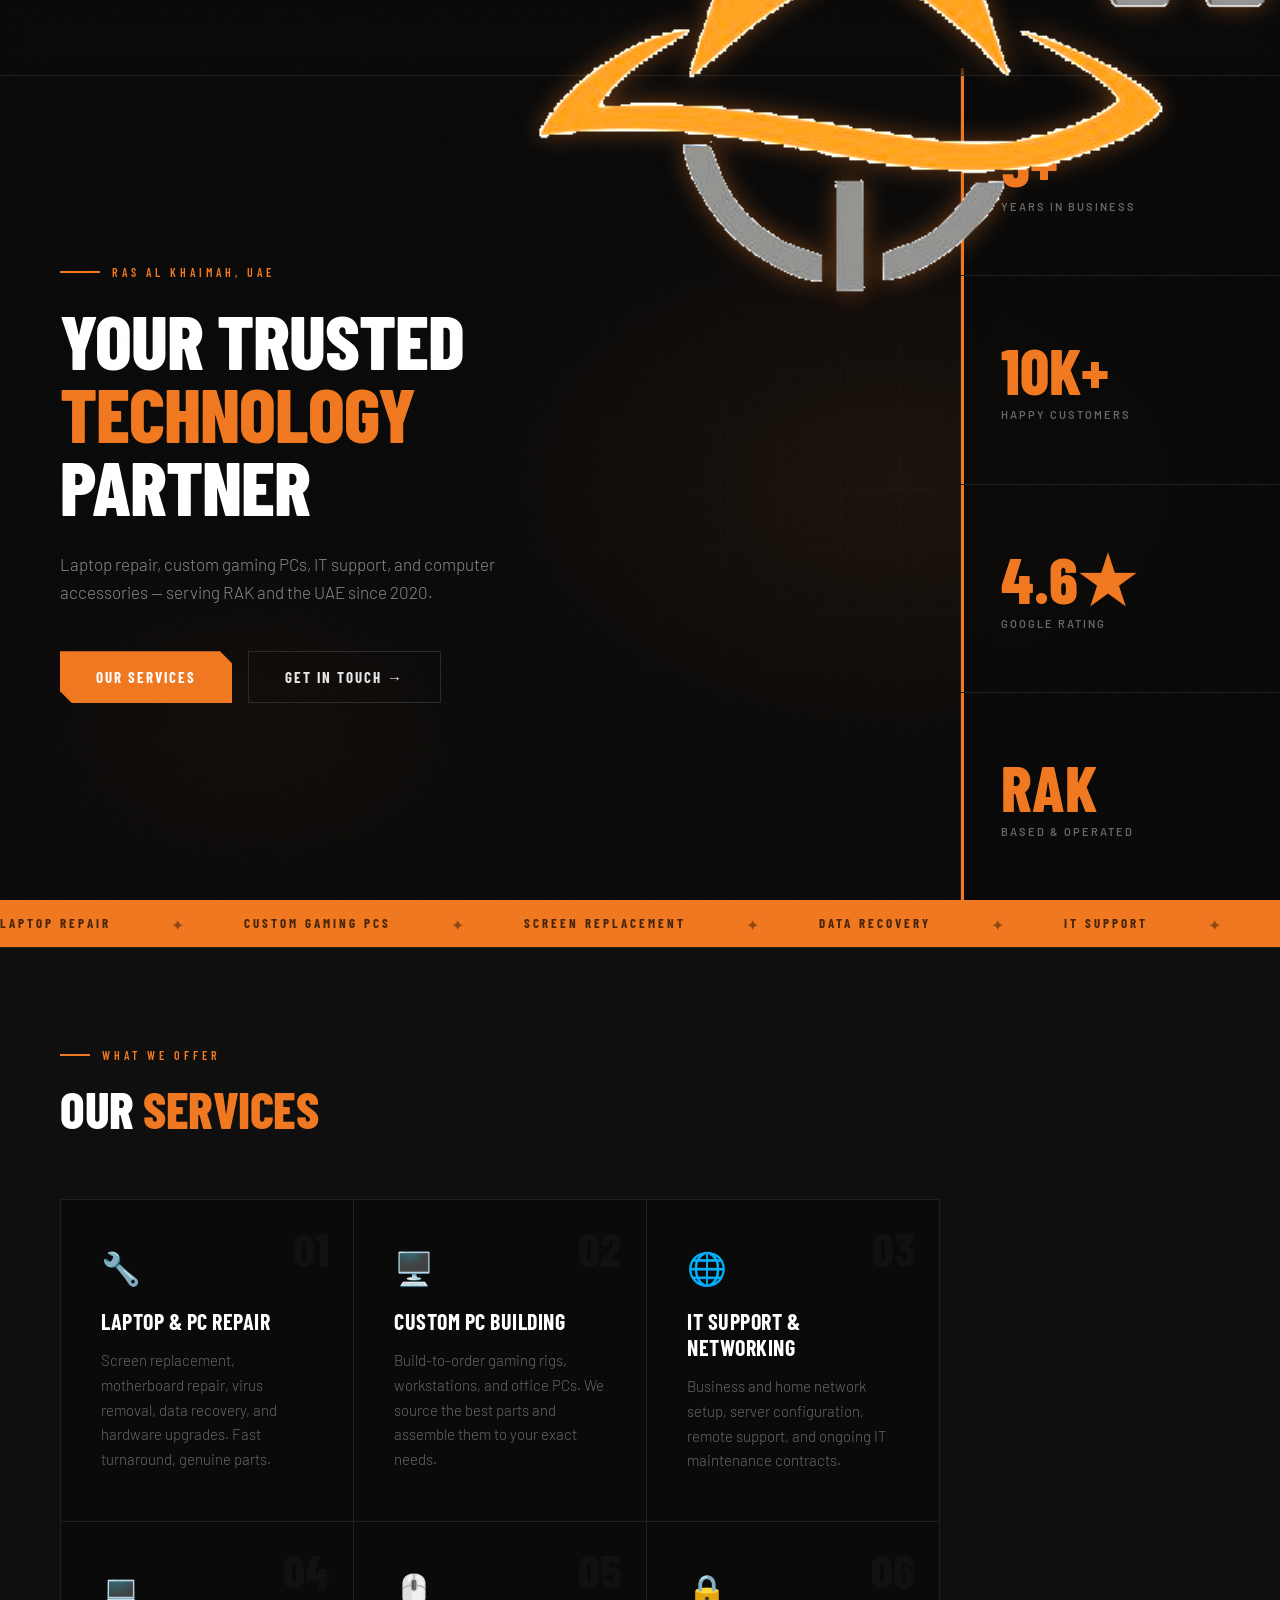
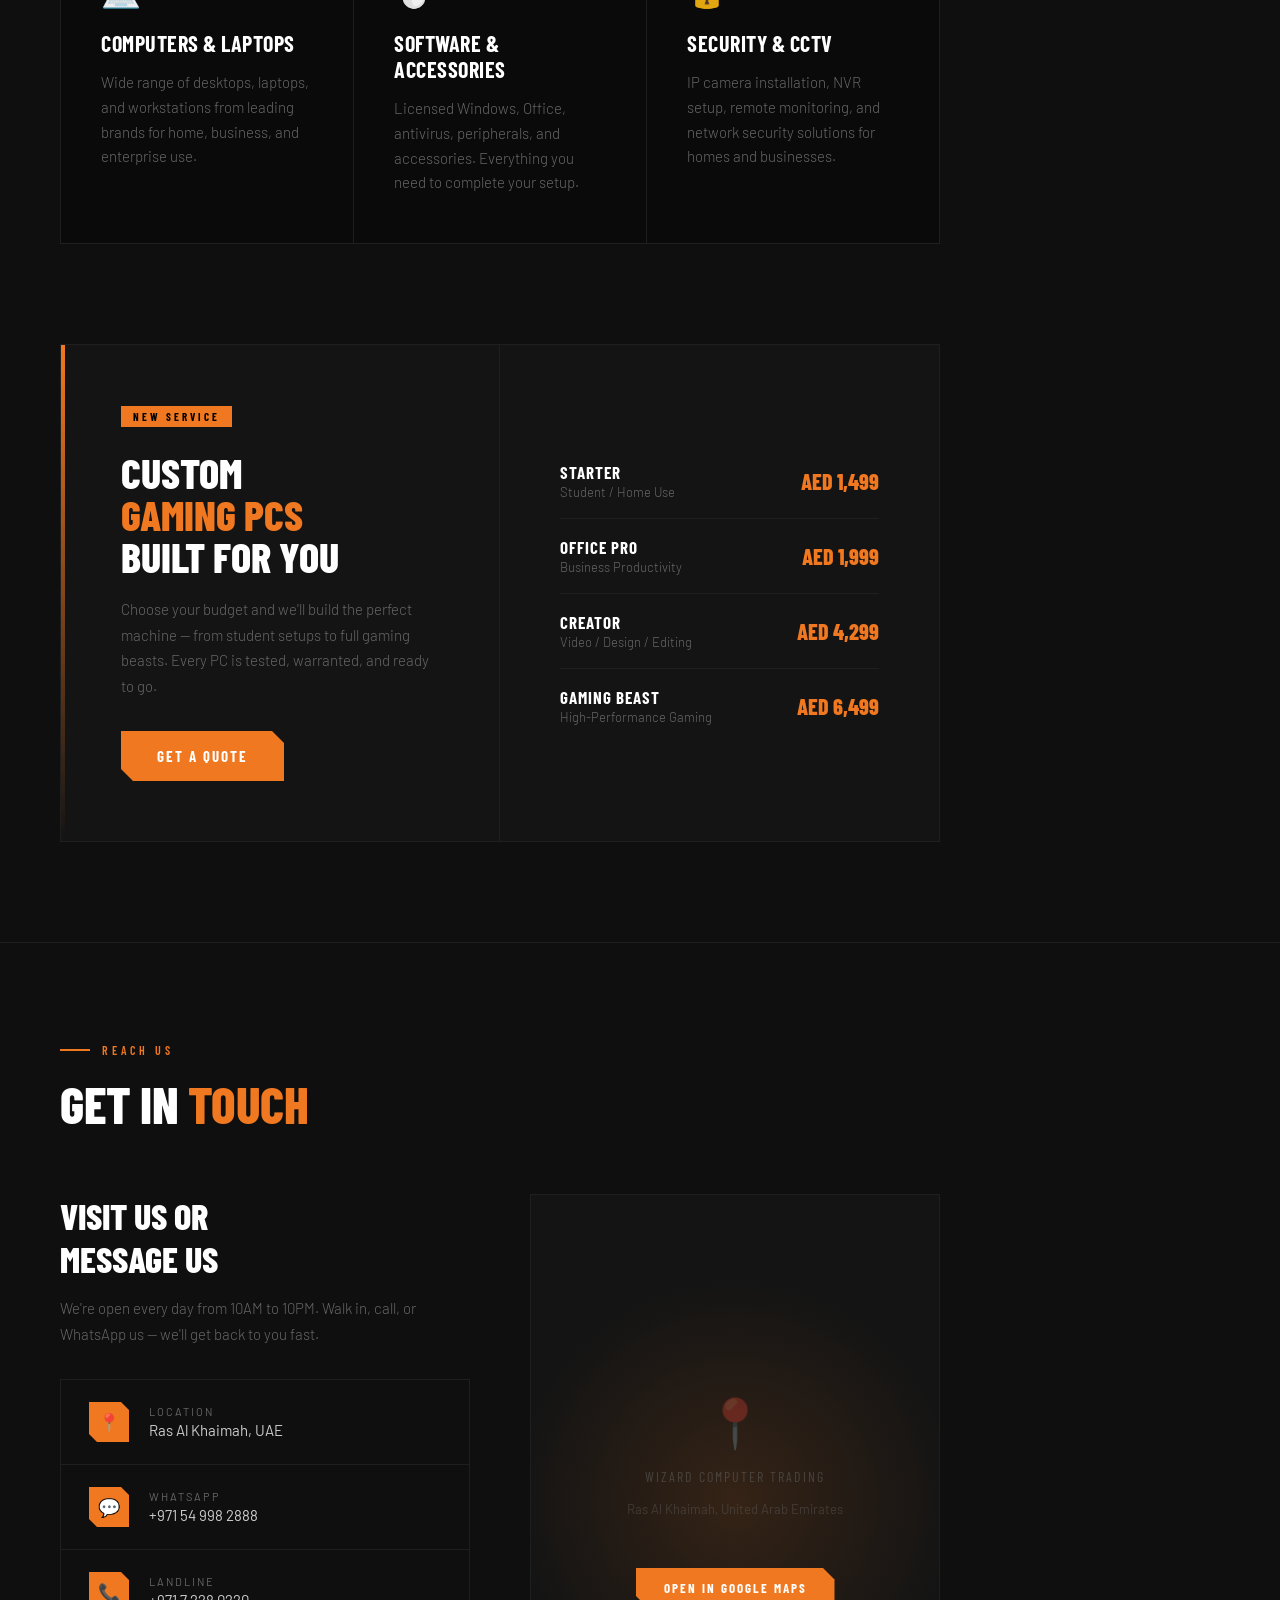
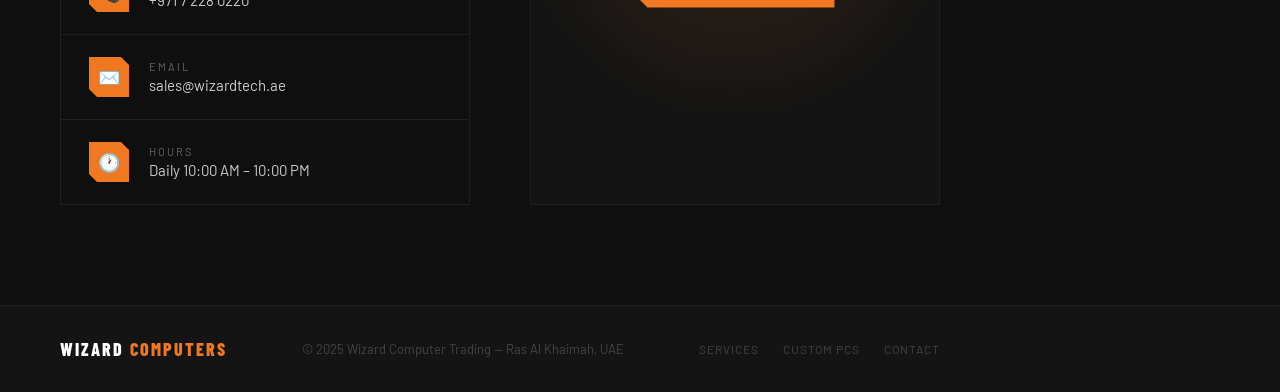
==== commit ff4cceb1: "Update index.html" ====
--- a/index.html
+++ b/index.html
@@ -54,7 +54,7 @@
     display: flex; align-items: center; gap: 14px; margin: 0 auto;
     }
     .nav-logo img {
-    height: 90px; width: auto;
+    height: 1500px; width: auto;
     filter: brightness(1.3) drop-shadow(0 0 12px rgba(240,120,32,0.4));
     }
     .nav-logo-text {
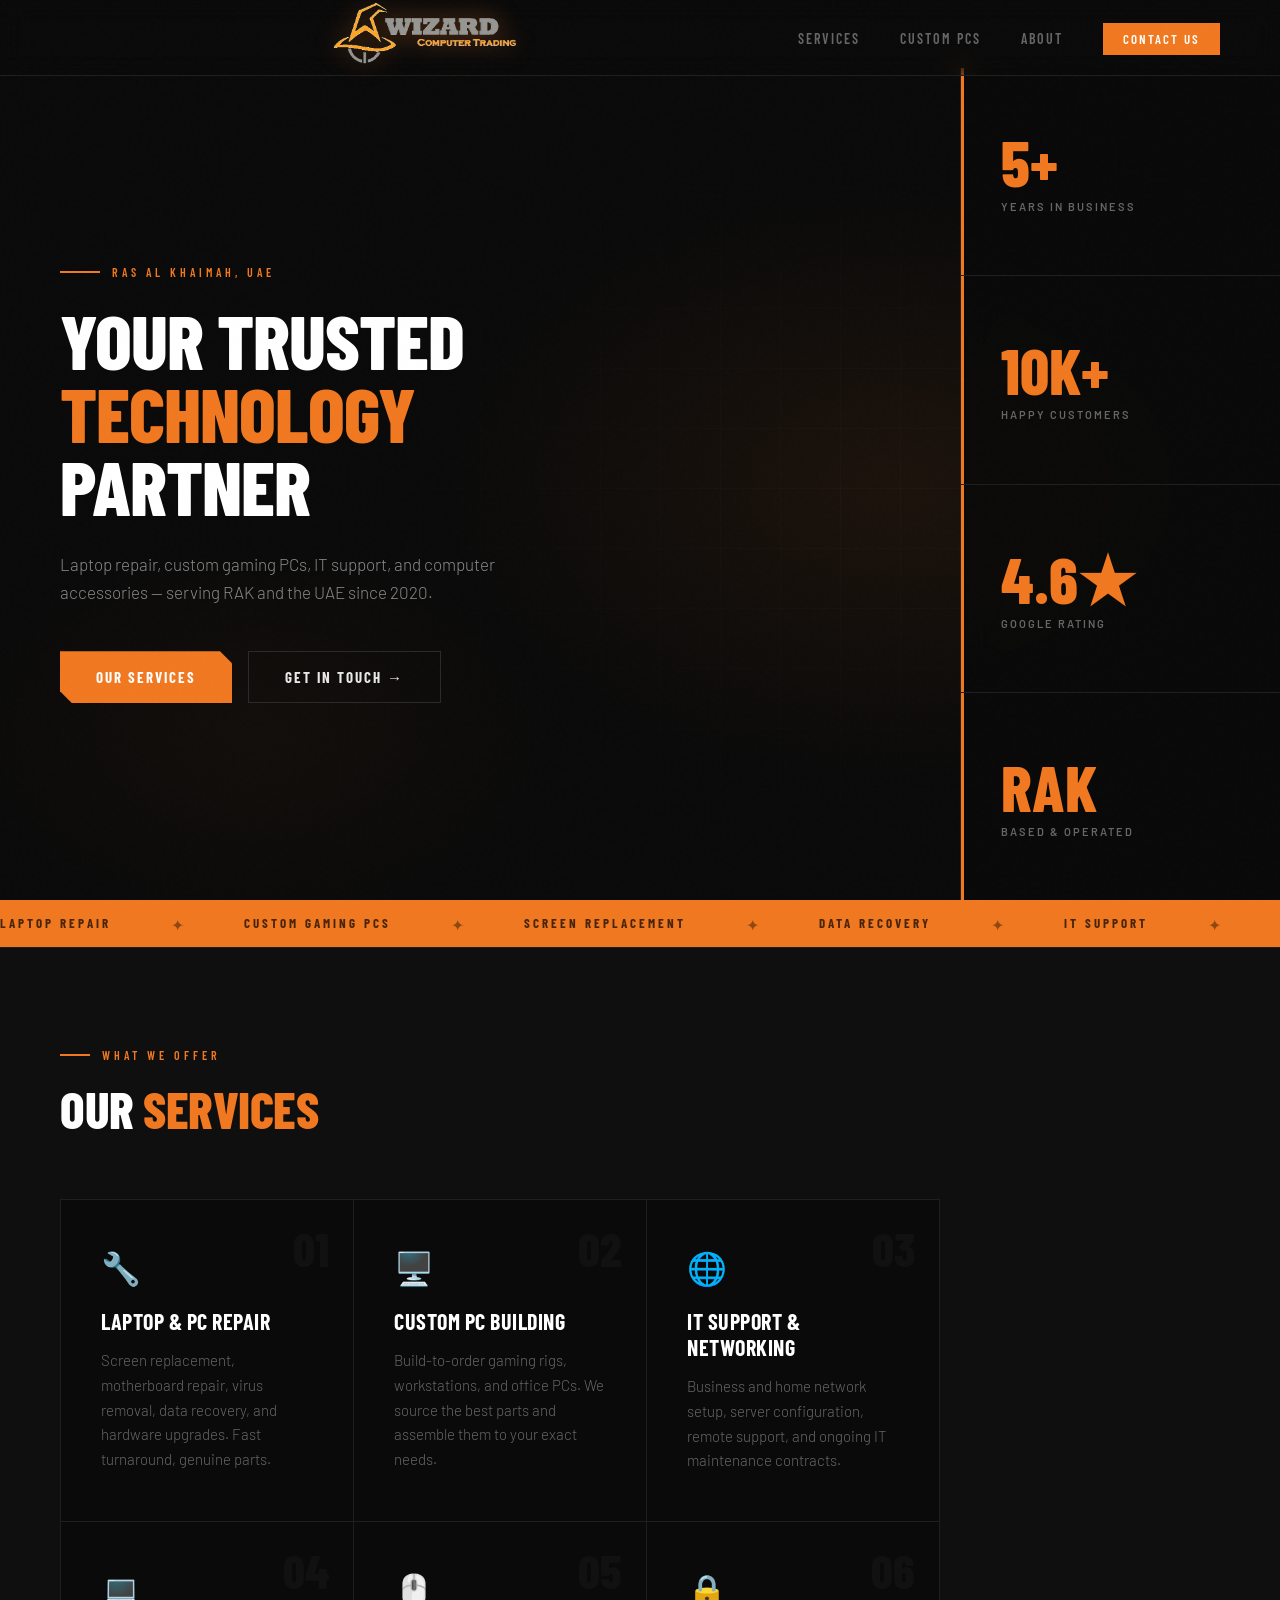
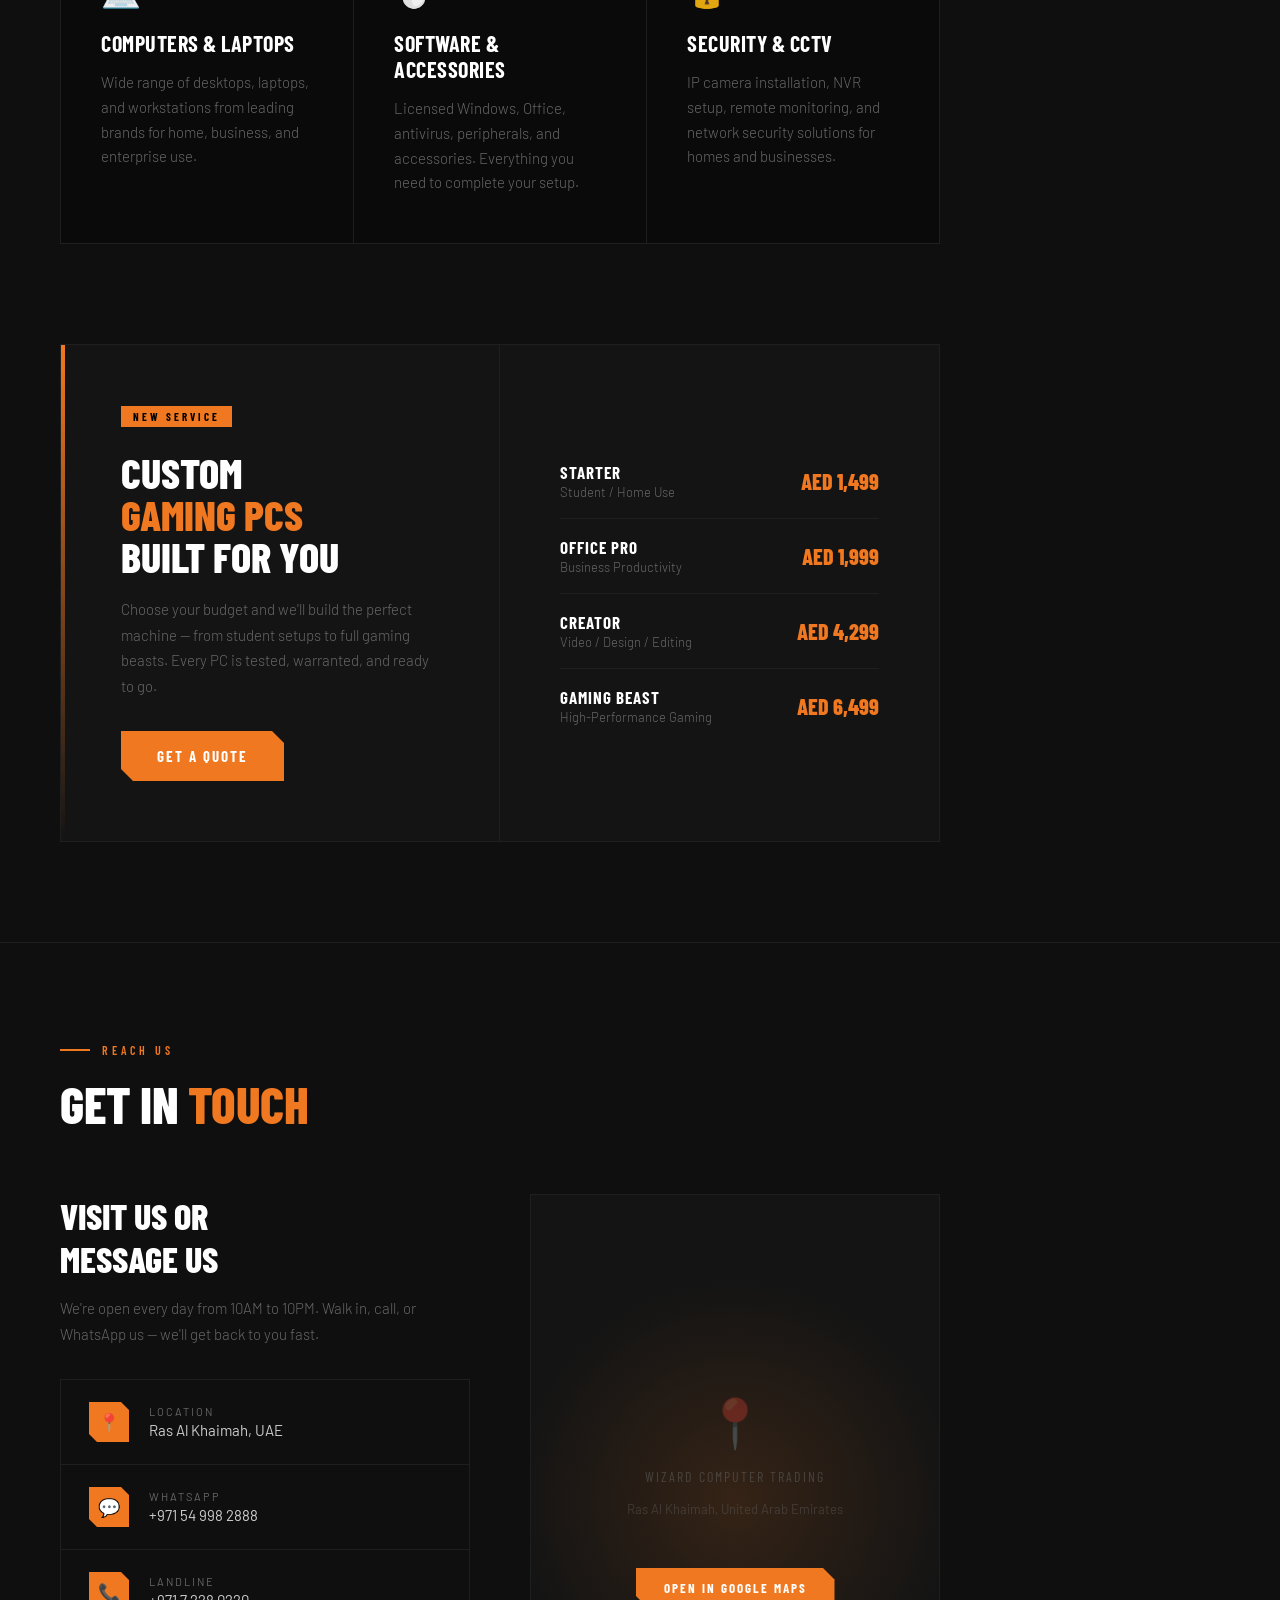
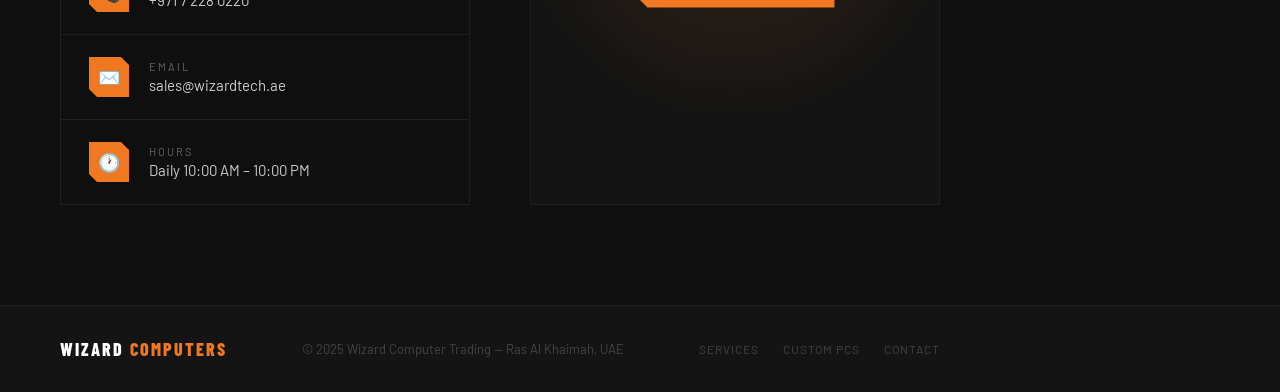
==== commit 613cb5fd: "Update index.html" ====
--- a/index.html
+++ b/index.html
@@ -54,7 +54,7 @@
     display: flex; align-items: center; gap: 14px; margin: 0 auto;
     }
     .nav-logo img {
-    height: 1500px; width: auto;
+    height: 150px; width: auto;
     filter: brightness(1.3) drop-shadow(0 0 12px rgba(240,120,32,0.4));
     }
     .nav-logo-text {
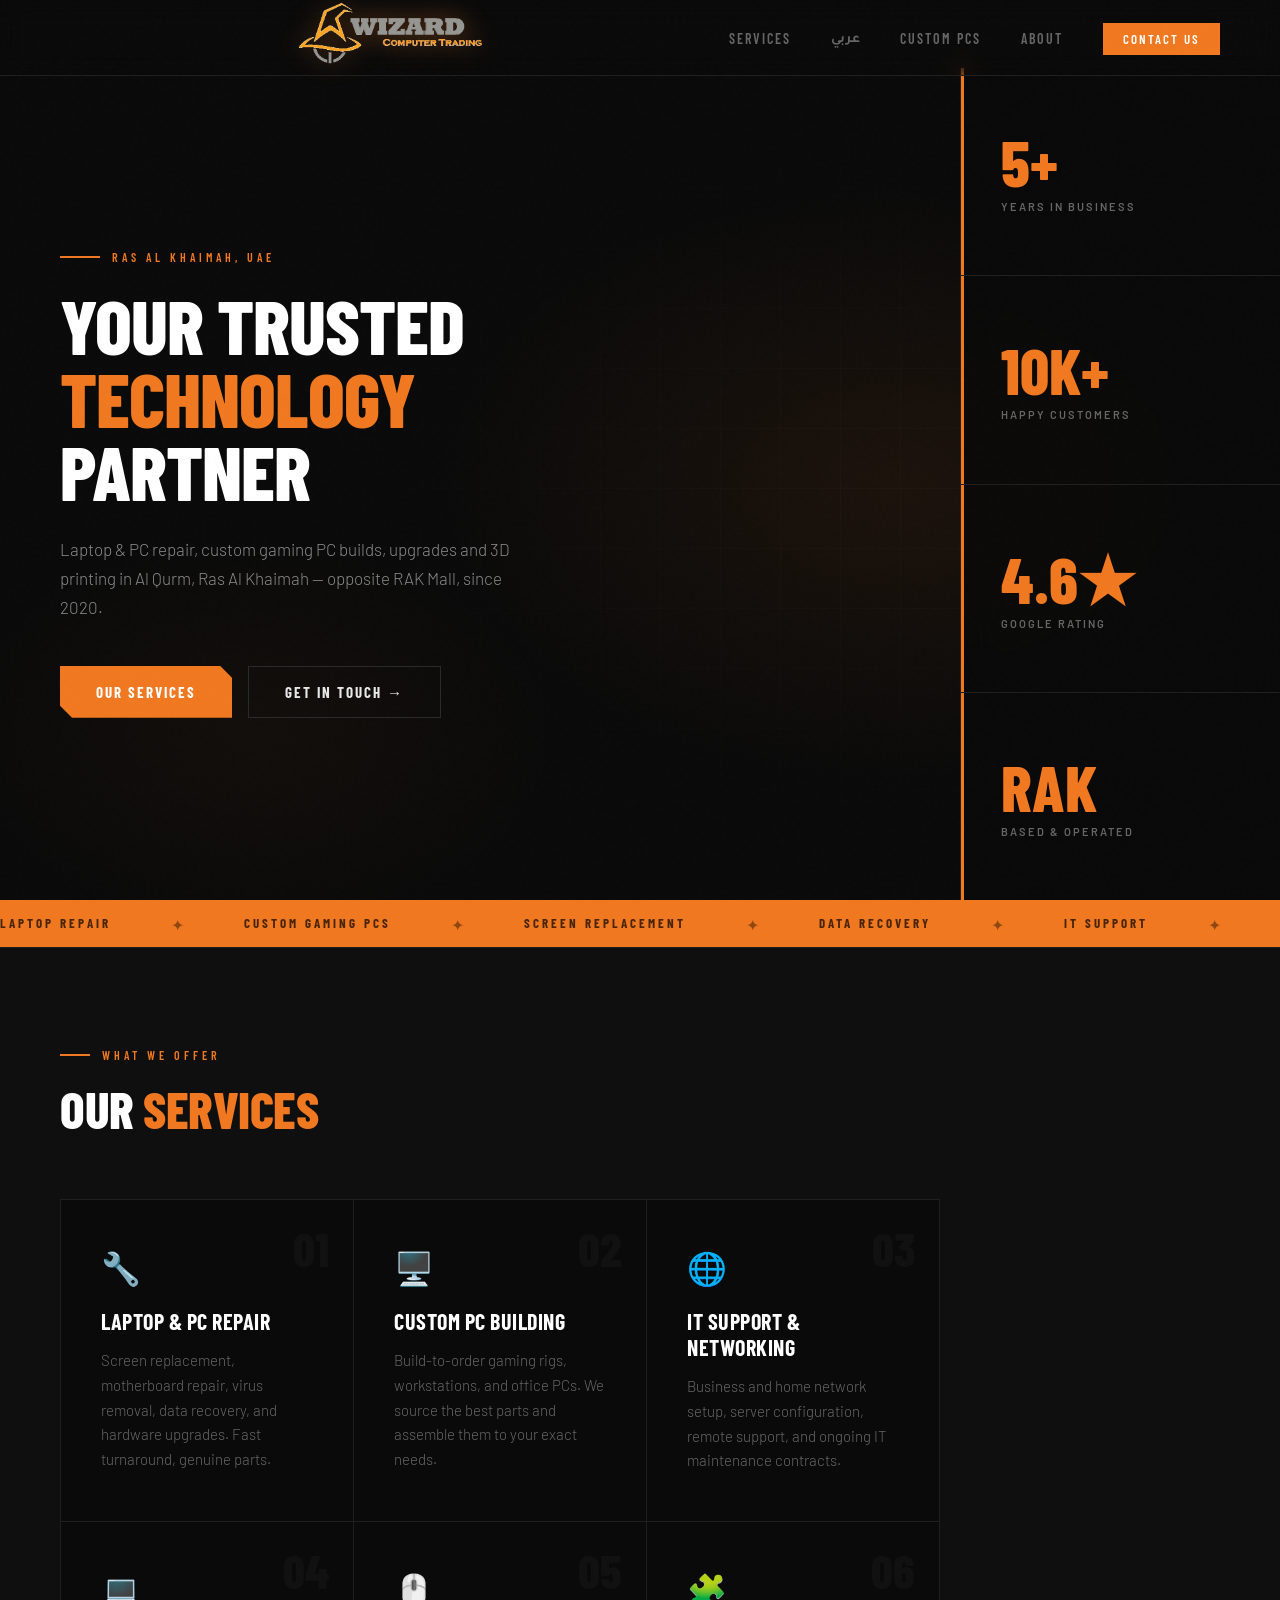
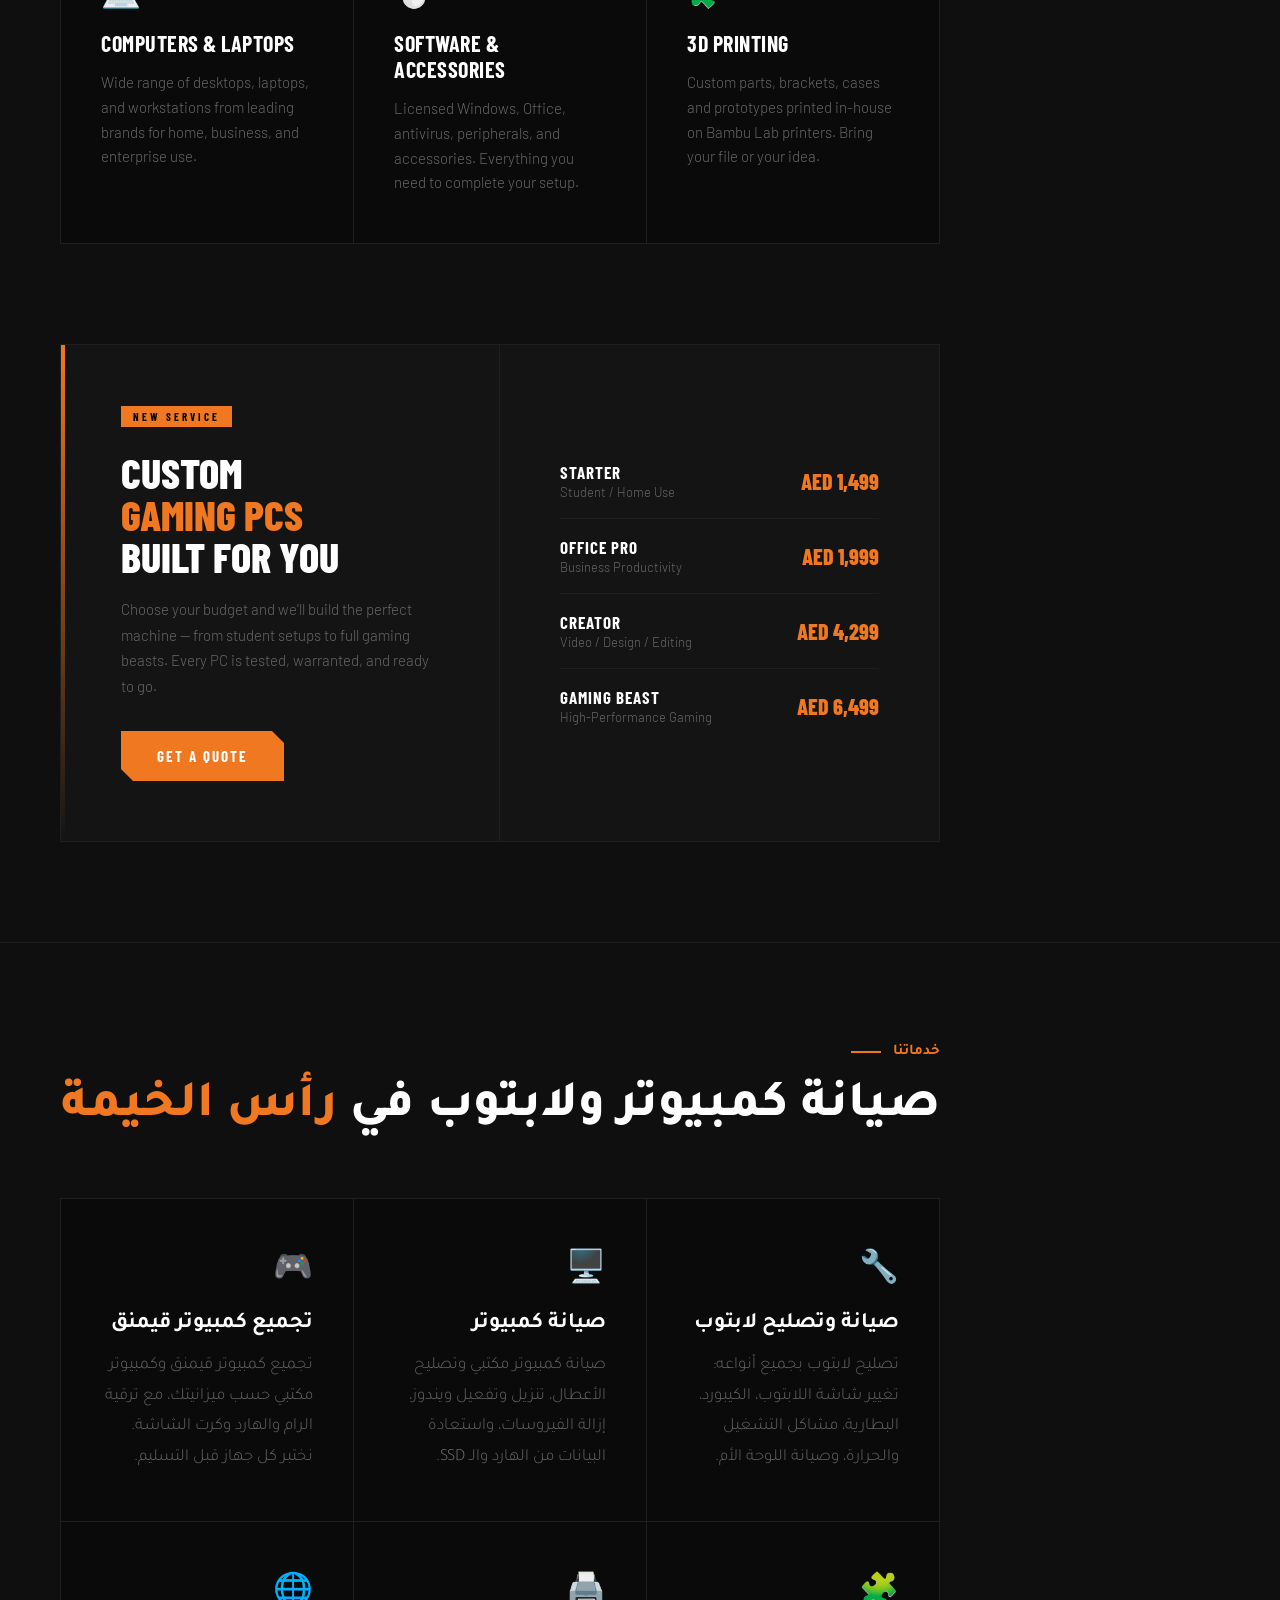
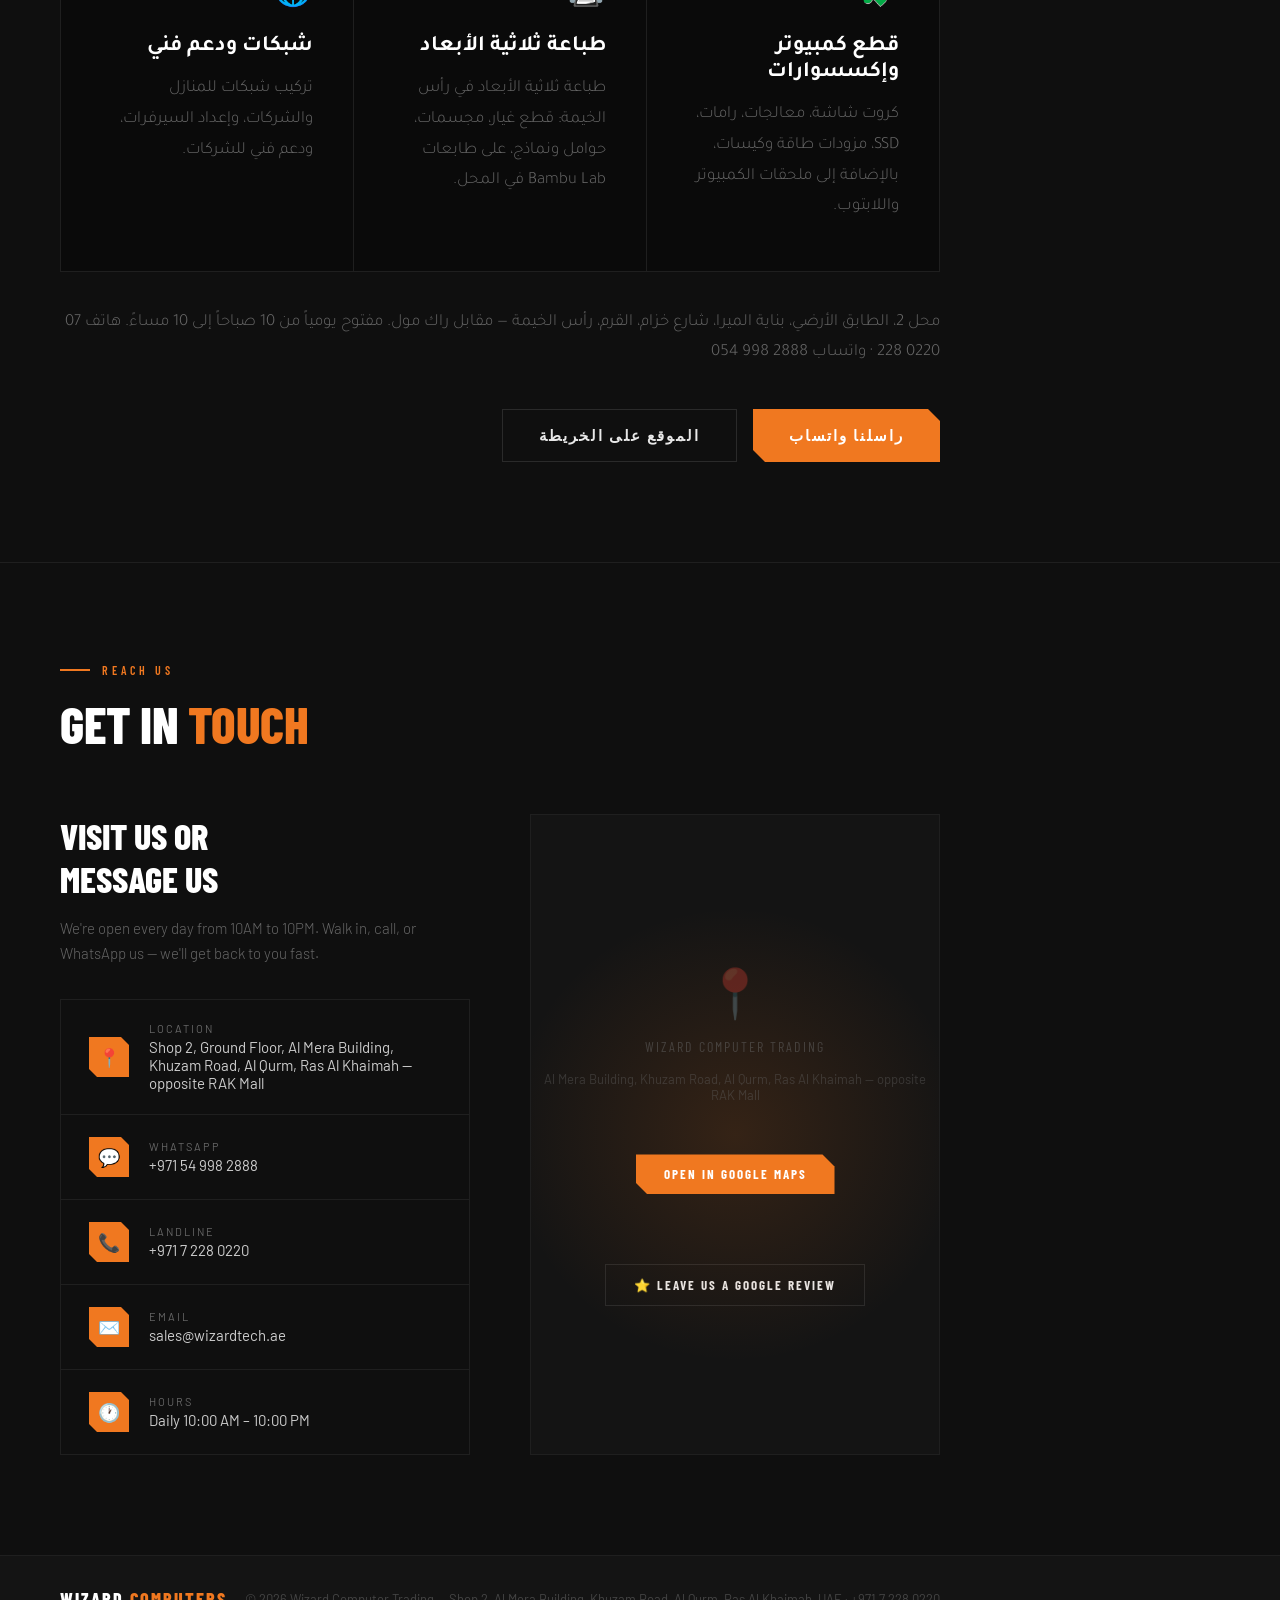
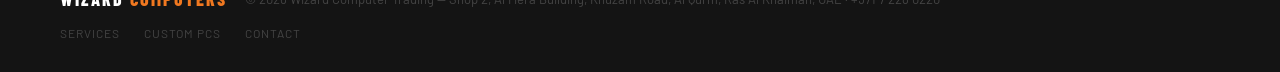
==== commit 762ab548: "Add Arabic section, business schema and SEO tags" ====
--- a/index.html
+++ b/index.html
@@ -4,696 +4,227 @@
   <meta charset="UTF-8" />
   <meta name="viewport" content="width=device-width, initial-scale=1.0"/>
   <title>Wizard Computer Trading – Laptop Repair & Custom PC Building in Ras Al Khaimah, UAE</title>
-  <meta name="description" content="Wizard Computer Trading in RAK — laptop repair, custom gaming PCs, screen replacement, data recovery, IT support and networking in Ras Al Khaimah, UAE.">
-  <meta name="keywords" content="laptop repair RAK, computer repair Ras Al Khaimah, custom gaming PC UAE, IT support RAK, screen replacement RAK">
+  <meta name="description" content="Wizard Computer Trading, Al Qurm, Ras Al Khaimah (opposite RAK Mall): laptop & PC repair, screen replacement, custom gaming PC builds, upgrades, data recovery, 3D printing. Open daily 10am–10pm. WhatsApp +971 54 998 2888.">
+  <meta name="keywords" content="laptop repair RAK, computer repair Ras Al Khaimah, custom PC build RAK, gaming PC Ras Al Khaimah, screen replacement RAK, 3D printing RAK, صيانة كمبيوتر رأس الخيمة, صيانة لابتوب رأس الخيمة, تصليح لابتوب, تجميع كمبيوتر قيمنق, قطع كمبيوتر رأس الخيمة, طباعة ثلاثية الأبعاد رأس الخيمة">
+  <link rel="canonical" href="https://wizardtech.ae/">
+  <meta property="og:title" content="Wizard Computer Trading – Laptop Repair & Custom PCs, Ras Al Khaimah">
+  <meta property="og:description" content="Laptop & PC repair, custom gaming PC builds, upgrades, data recovery and 3D printing in Al Qurm, RAK, opposite RAK Mall. Open daily 10am–10pm.">
+  <meta property="og:url" content="https://wizardtech.ae/">
+  <meta property="og:type" content="business.business">
+  <script type="application/ld+json">
+  {
+    "@context": "https://schema.org",
+    "@type": ["LocalBusiness", "ComputerStore"],
+    "name": "Wizard Computer Trading",
+    "alternateName": "Wizard Computer Trading - RAK",
+    "url": "https://wizardtech.ae/",
+    "telephone": "+97172280220",
+    "email": "sales@wizardtech.ae",
+    "image": "https://wizardtech.ae/logo.png",
+    "priceRange": "AED",
+    "address": {
+      "@type": "PostalAddress",
+      "streetAddress": "Shop 2, Ground Floor, Al Mera Building, Khuzam Road, Al Qurm (opposite RAK Mall)",
+      "addressLocality": "Ras Al Khaimah",
+      "addressRegion": "Ras Al Khaimah",
+      "addressCountry": "AE"
+    },
+    "geo": { "@type": "GeoCoordinates", "latitude": 25.773546, "longitude": 55.9586616 },
+    "hasMap": "https://maps.app.goo.gl/7NcixfYXc6wzQTgb9",
+    "openingHoursSpecification": [{
+      "@type": "OpeningHoursSpecification",
+      "dayOfWeek": ["Monday","Tuesday","Wednesday","Thursday","Friday","Saturday","Sunday"],
+      "opens": "10:00", "closes": "22:00"
+    }],
+    "sameAs": [
+      "https://www.instagram.com/wizardtech.ae/",
+      "https://www.facebook.com/wizt3ch/",
+      "https://maps.app.goo.gl/7NcixfYXc6wzQTgb9"
+    ],
+    "contactPoint": [{
+      "@type": "ContactPoint", "contactType": "customer service",
+      "telephone": "+971549982888", "url": "https://wa.me/971549982888", "availableLanguage": ["English","Arabic"]
+    }],
+    "makesOffer": [
+      {"@type":"Offer","itemOffered":{"@type":"Service","name":"Laptop and desktop PC repair"}},
+      {"@type":"Offer","itemOffered":{"@type":"Service","name":"Laptop screen replacement"}},
+      {"@type":"Offer","itemOffered":{"@type":"Service","name":"Custom gaming and office PC build"}},
+      {"@type":"Offer","itemOffered":{"@type":"Service","name":"PC upgrades (RAM, SSD, GPU)"}},
+      {"@type":"Offer","itemOffered":{"@type":"Service","name":"Windows installation and formatting"}},
+      {"@type":"Offer","itemOffered":{"@type":"Service","name":"Data recovery"}},
+      {"@type":"Offer","itemOffered":{"@type":"Service","name":"3D printing"}}
+    ]
+  }
+  </script>
   <link rel="preconnect" href="https://fonts.googleapis.com">
-  <link href="https://fonts.googleapis.com/css2?family=Barlow+Condensed:wght@400;600;700;800&family=Barlow:wght@300;400;500&display=swap" rel="stylesheet">
+  <link href="https://fonts.googleapis.com/css2?family=Barlow+Condensed:wght@400;600;700;800&family=Barlow:wght@300;400;500&family=Tajawal:wght@400;500;700;800&display=swap" rel="stylesheet">
+  <!-- Google tag (gtag.js) -->
+  <script async src="https://www.googletagmanager.com/gtag/js?id=AW-855929188"></script>
+  <script>
+    window.dataLayer = window.dataLayer || [];
+    function gtag(){dataLayer.push(arguments);}
+    gtag('js', new Date());
+    gtag('config', 'AW-855929188');
+  </script>
   <style>
     *, *::before, *::after { box-sizing: border-box; margin: 0; padding: 0; }
-
     :root {
-      --orange: #F07820;
-      --orange-dark: #c45e10;
-      --orange-glow: rgba(240,120,32,0.15);
-      --bg: #0a0a0a;
-      --bg2: #0f0f0f;
-      --bg3: #141414;
-      --border: #1f1f1f;
-      --text: #e8e8e8;
-      --muted: #666;
+      --orange: #F07820; --orange-dark: #c45e10; --orange-glow: rgba(240,120,32,0.15);
+      --bg: #0a0a0a; --bg2: #0f0f0f; --bg3: #141414; --border: #1f1f1f; --text: #e8e8e8; --muted: #666;
     }
-
     html { scroll-behavior: smooth; }
-
-    body {
-      font-family: 'Barlow', sans-serif;
-      color: var(--text);
-      background: var(--bg);
-      overflow-x: hidden;
-    }
-
-    /* NOISE TEXTURE OVERLAY */
-    body::before {
-      content: '';
-      position: fixed; inset: 0;
-      background-image: url("data:image/svg+xml,%3Csvg viewBox='0 0 256 256' xmlns='http://www.w3.org/2000/svg'%3E%3Cfilter id='noise'%3E%3CfeTurbulence type='fractalNoise' baseFrequency='0.9' numOctaves='4' stitchTiles='stitch'/%3E%3C/filter%3E%3Crect width='100%25' height='100%25' filter='url(%23noise)' opacity='0.03'/%3E%3C/svg%3E");
-      pointer-events: none; z-index: 1000; opacity: 0.4;
-    }
-
-    /* NAV */
-    nav {
-      position: fixed; top: 0; left: 0; right: 0; z-index: 200;
-      display: flex; align-items: center; justify-content: space-between;
-      padding: 0 60px;
-      height: 76px;
-      backdrop-filter: blur(12px);
-      border-bottom: 1px solid var(--border);
-    }
-
-    .nav-logo {
-    display: flex; align-items: center; gap: 14px; margin: 0 auto;
-    }
-    .nav-logo img {
-    height: 150px; width: auto;
-    filter: brightness(1.3) drop-shadow(0 0 12px rgba(240,120,32,0.4));
-    }
-    .nav-logo-text {
-      font-family: 'Barlow Condensed', sans-serif;
-      font-size: 22px;
-      font-weight: 800;
-      letter-spacing: 2px;
-      text-transform: uppercase;
-      color: #fff;
-    }
-    .nav-logo-text span { color: var(--orange); }
-
-    .nav-links {
-      display: flex; gap: 40px; list-style: none; align-items: center;
-    }
-    .nav-links a {
-      text-decoration: none;
-      font-family: 'Barlow Condensed', sans-serif;
-      font-weight: 600;
-      font-size: 14px;
-      letter-spacing: 2px;
-      color: var(--muted);
-      text-transform: uppercase;
-      transition: color 0.2s;
-    }
+    body { font-family: 'Barlow', sans-serif; color: var(--text); background: var(--bg); overflow-x: hidden; }
+    body::before { content: ''; position: fixed; inset: 0; background-image: url("data:image/svg+xml,%3Csvg viewBox='0 0 256 256' xmlns='http://www.w3.org/2000/svg'%3E%3Cfilter id='noise'%3E%3CfeTurbulence type='fractalNoise' baseFrequency='0.9' numOctaves='4' stitchTiles='stitch'/%3E%3C/filter%3E%3Crect width='100%25' height='100%25' filter='url(%23noise)' opacity='0.03'/%3E%3C/svg%3E"); pointer-events: none; z-index: 1000; opacity: 0.4; }
+    nav { position: fixed; top: 0; left: 0; right: 0; z-index: 200; display: flex; align-items: center; justify-content: space-between; padding: 0 60px; height: 76px; backdrop-filter: blur(12px); border-bottom: 1px solid var(--border); }
+    .nav-logo { display: flex; align-items: center; gap: 14px; margin: 0 auto; }
+    .nav-logo img { height: 150px; width: auto; filter: brightness(1.3) drop-shadow(0 0 12px rgba(240,120,32,0.4)); }
+    .nav-links { display: flex; gap: 40px; list-style: none; align-items: center; }
+    .nav-links a { text-decoration: none; font-family: 'Barlow Condensed', sans-serif; font-weight: 600; font-size: 14px; letter-spacing: 2px; color: var(--muted); text-transform: uppercase; transition: color 0.2s; }
     .nav-links a:hover { color: var(--orange); }
-    .nav-cta {
-      background: var(--orange) !important;
-      color: white !important;
-      padding: 8px 20px;
-      font-size: 13px !important;
-    }
+    .nav-cta { background: var(--orange) !important; color: white !important; padding: 8px 20px; font-size: 13px !important; }
     .nav-cta:hover { background: var(--orange-dark) !important; }
-
-    /* HERO */
-    .hero {
-      margin-top: 68px;
-      min-height: calc(100vh - 68px);
-      display: flex;
-      align-items: center;
-      position: relative;
-      overflow: hidden;
-      padding: 80px 400px 80px 60px;
-    }
-
-    .hero-bg {
-      position: absolute; inset: 0;
-      background:
-        radial-gradient(ellipse 60% 60% at 70% 50%, rgba(240,120,32,0.08) 0%, transparent 60%),
-        radial-gradient(ellipse 40% 40% at 20% 80%, rgba(240,120,32,0.04) 0%, transparent 60%);
-    }
-
-    /* Grid lines decoration */
-    .hero-grid {
-      position: absolute; inset: 0;
-      background-image:
-        linear-gradient(rgba(255,255,255,0.02) 1px, transparent 1px),
-        linear-gradient(90deg, rgba(255,255,255,0.02) 1px, transparent 1px);
-      background-size: 60px 60px;
-      mask-image: radial-gradient(ellipse 80% 80% at 70% 50%, black 0%, transparent 70%);
-    }
-
-    .hero-left {
-      position: relative; z-index: 2;
-    }
-
-    .hero-eyebrow {
-      display: flex; align-items: center; gap: 12px;
-      margin-bottom: 24px;
-    }
-    .hero-eyebrow-line {
-      width: 40px; height: 2px; background: var(--orange);
-    }
-    .hero-eyebrow span {
-      font-family: 'Barlow Condensed', sans-serif;
-      font-size: 12px;
-      font-weight: 600;
-      letter-spacing: 4px;
-      text-transform: uppercase;
-      color: var(--orange);
-    }
-
-    .hero h1 {
-      font-family: 'Barlow Condensed', sans-serif;
-      font-size: clamp(52px, 6vw, 88px);
-      font-weight: 800;
-      line-height: 0.95;
-      text-transform: uppercase;
-      margin-bottom: 28px;
-      letter-spacing: -1px;
-    }
+    .hero { margin-top: 68px; min-height: calc(100vh - 68px); display: flex; align-items: center; position: relative; overflow: hidden; padding: 80px 400px 80px 60px; }
+    .hero-bg { position: absolute; inset: 0; background: radial-gradient(ellipse 60% 60% at 70% 50%, rgba(240,120,32,0.08) 0%, transparent 60%), radial-gradient(ellipse 40% 40% at 20% 80%, rgba(240,120,32,0.04) 0%, transparent 60%); }
+    .hero-grid { position: absolute; inset: 0; background-image: linear-gradient(rgba(255,255,255,0.02) 1px, transparent 1px), linear-gradient(90deg, rgba(255,255,255,0.02) 1px, transparent 1px); background-size: 60px 60px; mask-image: radial-gradient(ellipse 80% 80% at 70% 50%, black 0%, transparent 70%); }
+    .hero-left { position: relative; z-index: 2; animation: fadeUp 0.8s ease both; }
+    .hero-eyebrow { display: flex; align-items: center; gap: 12px; margin-bottom: 24px; }
+    .hero-eyebrow-line { width: 40px; height: 2px; background: var(--orange); }
+    .hero-eyebrow span { font-family: 'Barlow Condensed', sans-serif; font-size: 12px; font-weight: 600; letter-spacing: 4px; text-transform: uppercase; color: var(--orange); }
+    .hero h1 { font-family: 'Barlow Condensed', sans-serif; font-size: clamp(52px, 6vw, 88px); font-weight: 800; line-height: 0.95; text-transform: uppercase; margin-bottom: 28px; letter-spacing: -1px; }
     .hero h1 .line1 { color: #fff; display: block; }
     .hero h1 .line2 { color: var(--orange); display: block; }
     .hero h1 .line3 { color: #fff; display: block; }
-
-    .hero-desc {
-      font-size: 17px;
-      color: #888;
-      line-height: 1.7;
-      margin-bottom: 44px;
-      max-width: 480px;
-      font-weight: 300;
-    }
-
-    .hero-actions {
-      display: flex; gap: 16px; flex-wrap: wrap;
-    }
-    .btn-primary {
-      display: inline-flex; align-items: center; gap: 10px;
-      background: var(--orange);
-      color: white;
-      font-family: 'Barlow Condensed', sans-serif;
-      font-size: 15px;
-      font-weight: 700;
-      letter-spacing: 2px;
-      text-transform: uppercase;
-      padding: 16px 36px;
-      text-decoration: none;
-      transition: background 0.2s, transform 0.2s, box-shadow 0.2s;
-      clip-path: polygon(0 0, calc(100% - 12px) 0, 100% 12px, 100% 100%, 12px 100%, 0 calc(100% - 12px));
-    }
-    .btn-primary:hover {
-      background: var(--orange-dark);
-      transform: translateY(-2px);
-      box-shadow: 0 8px 30px rgba(240,120,32,0.3);
-    }
-    .btn-secondary {
-      display: inline-flex; align-items: center; gap: 10px;
-      background: transparent;
-      color: var(--text);
-      font-family: 'Barlow Condensed', sans-serif;
-      font-size: 15px;
-      font-weight: 700;
-      letter-spacing: 2px;
-      text-transform: uppercase;
-      padding: 16px 36px;
-      text-decoration: none;
-      border: 1px solid #2a2a2a;
-      transition: border-color 0.2s, color 0.2s;
-    }
+    .hero-desc { font-size: 17px; color: #888; line-height: 1.7; margin-bottom: 44px; max-width: 480px; font-weight: 300; }
+    .hero-actions { display: flex; gap: 16px; flex-wrap: wrap; }
+    .btn-primary { display: inline-flex; align-items: center; gap: 10px; background: var(--orange); color: white; font-family: 'Barlow Condensed', sans-serif; font-size: 15px; font-weight: 700; letter-spacing: 2px; text-transform: uppercase; padding: 16px 36px; text-decoration: none; transition: background 0.2s, transform 0.2s, box-shadow 0.2s; clip-path: polygon(0 0, calc(100% - 12px) 0, 100% 12px, 100% 100%, 12px 100%, 0 calc(100% - 12px)); }
+    .btn-primary:hover { background: var(--orange-dark); transform: translateY(-2px); box-shadow: 0 8px 30px rgba(240,120,32,0.3); }
+    .btn-secondary { display: inline-flex; align-items: center; gap: 10px; background: transparent; color: var(--text); font-family: 'Barlow Condensed', sans-serif; font-size: 15px; font-weight: 700; letter-spacing: 2px; text-transform: uppercase; padding: 16px 36px; text-decoration: none; border: 1px solid #2a2a2a; transition: border-color 0.2s, color 0.2s; }
     .btn-secondary:hover { border-color: var(--orange); color: var(--orange); }
-
-    /* HERO RIGHT - stats FIXED PANEL */
-    .hero-right {
-      position: fixed;
-      top: 68px;
-      right: 0;
-      width: 320px;
-      height: calc(100vh - 68px);
-      z-index: 50;
-      display: flex;
-      flex-direction: column;
-      justify-content: center;
-      align-items: stretch;
-      background: rgba(10,10,10,0.85);
-      backdrop-filter: blur(16px);
-      border-left: 1px solid var(--border);
-      padding: 0;
-      transition: opacity 0.5s ease;
-    }
-
-    .stat-card {
-      flex: 1;
-      background: transparent;
-      border: none;
-      border-bottom: 1px solid var(--border);
-      padding: 0 40px;
-      position: relative;
-      overflow: hidden;
-      display: flex;
-      flex-direction: column;
-      justify-content: center;
-      transition: background 0.3s;
-    }
+    .hero-right { position: fixed; top: 68px; right: 0; width: 320px; height: calc(100vh - 68px); z-index: 50; display: flex; flex-direction: column; justify-content: center; align-items: stretch; background: rgba(10,10,10,0.85); backdrop-filter: blur(16px); border-left: 1px solid var(--border); padding: 0; transition: opacity 0.5s ease; }
+    .stat-card { flex: 1; background: transparent; border: none; border-bottom: 1px solid var(--border); padding: 0 40px; position: relative; overflow: hidden; display: flex; flex-direction: column; justify-content: center; transition: background 0.3s; }
     .stat-card:last-child { border-bottom: none; }
     .stat-card:hover { background: rgba(240,120,32,0.05); }
-    .stat-card::before {
-      content: '';
-      position: absolute; top: 0; left: 0;
-      width: 3px; height: 0;
-      background: var(--orange);
-      transition: height 0.6s ease;
-    }
+    .stat-card::before { content: ''; position: absolute; top: 0; left: 0; width: 3px; height: 0; background: var(--orange); transition: height 0.6s ease; }
     .stat-card.visible::before { height: 100%; }
-    .stat-card:nth-child(1) { animation: none; }
-    .stat-card:nth-child(2) { transform: none; animation-delay: 0; }
-    .stat-card:nth-child(3) { animation: none; }
-    .stat-card:nth-child(4) { transform: none; animation-delay: 0; }
-
-    .stat-number {
-      font-family: 'Barlow Condensed', sans-serif;
-      font-size: 64px;
-      font-weight: 800;
-      color: var(--orange);
-      line-height: 1;
-      margin-bottom: 6px;
-      opacity: 0;
-      transform: translateY(20px);
-      transition: opacity 0.6s ease, transform 0.6s ease;
-    }
-    .stat-card.visible .stat-number {
-      opacity: 1;
-      transform: translateY(0);
-    }
-    .stat-label {
-      font-size: 11px;
-      color: var(--muted);
-      text-transform: uppercase;
-      letter-spacing: 2px;
-      font-weight: 600;
-      opacity: 0;
-      transition: opacity 0.6s ease 0.2s;
-    }
+    .stat-number { font-family: 'Barlow Condensed', sans-serif; font-size: 64px; font-weight: 800; color: var(--orange); line-height: 1; margin-bottom: 6px; opacity: 0; transform: translateY(20px); transition: opacity 0.6s ease, transform 0.6s ease; }
+    .stat-card.visible .stat-number { opacity: 1; transform: translateY(0); }
+    .stat-label { font-size: 11px; color: var(--muted); text-transform: uppercase; letter-spacing: 2px; font-weight: 600; opacity: 0; transition: opacity 0.6s ease 0.2s; }
     .stat-card.visible .stat-label { opacity: 1; }
-
-    /* TICKER */
-    .ticker {
-      background: var(--orange);
-      padding: 12px 0;
-      overflow: hidden;
-      white-space: nowrap;
-    }
-    .ticker-track {
-      display: inline-flex; gap: 60px;
-      animation: ticker 25s linear infinite;
-    }
-    .ticker-item {
-      font-family: 'Barlow Condensed', sans-serif;
-      font-size: 13px;
-      font-weight: 700;
-      letter-spacing: 3px;
-      text-transform: uppercase;
-      color: rgba(0,0,0,0.7);
-      flex-shrink: 0;
-    }
-    .ticker-dot {
-      color: rgba(0,0,0,0.4);
-    }
-
-    /* SERVICES */
-    .services {
-      padding: 100px 340px 100px 60px;
-      background: var(--bg2);
-      border-top: 1px solid var(--border);
-    }
-
-    .section-label {
-      display: flex; align-items: center; gap: 12px;
-      margin-bottom: 16px;
-    }
+    .ticker { background: var(--orange); padding: 12px 0; overflow: hidden; white-space: nowrap; }
+    .ticker-track { display: inline-flex; gap: 60px; animation: ticker 25s linear infinite; }
+    .ticker-item { font-family: 'Barlow Condensed', sans-serif; font-size: 13px; font-weight: 700; letter-spacing: 3px; text-transform: uppercase; color: rgba(0,0,0,0.7); flex-shrink: 0; }
+    .ticker-dot { color: rgba(0,0,0,0.4); }
+    .services { padding: 100px 340px 100px 60px; background: var(--bg2); border-top: 1px solid var(--border); }
+    .section-label { display: flex; align-items: center; gap: 12px; margin-bottom: 16px; }
     .section-label-line { width: 30px; height: 2px; background: var(--orange); }
-    .section-label span {
-      font-family: 'Barlow Condensed', sans-serif;
-      font-size: 12px;
-      font-weight: 600;
-      letter-spacing: 4px;
-      text-transform: uppercase;
-      color: var(--orange);
-    }
-
-    .section-title {
-      font-family: 'Barlow Condensed', sans-serif;
-      font-size: clamp(36px, 4vw, 56px);
-      font-weight: 800;
-      text-transform: uppercase;
-      color: #fff;
-      margin-bottom: 60px;
-      letter-spacing: -0.5px;
-    }
+    .section-label span { font-family: 'Barlow Condensed', sans-serif; font-size: 12px; font-weight: 600; letter-spacing: 4px; text-transform: uppercase; color: var(--orange); }
+    .section-title { font-family: 'Barlow Condensed', sans-serif; font-size: clamp(36px, 4vw, 56px); font-weight: 800; text-transform: uppercase; color: #fff; margin-bottom: 60px; letter-spacing: -0.5px; }
     .section-title span { color: var(--orange); }
-
-    .services-grid {
-      display: grid;
-      grid-template-columns: repeat(3, 1fr);
-      gap: 1px;
-      background: var(--border);
-      border: 1px solid var(--border);
-    }
-
-    .service-card {
-      background: var(--bg);
-      padding: 48px 40px;
-      position: relative;
-      overflow: hidden;
-      transition: background 0.3s;
-      cursor: default;
-    }
-    .service-card::after {
-      content: '';
-      position: absolute; bottom: 0; left: 0; right: 0;
-      height: 2px;
-      background: var(--orange);
-      transform: scaleX(0);
-      transform-origin: left;
-      transition: transform 0.4s ease;
-    }
+    .ar-section { direction: rtl; text-align: right; font-family: 'Tajawal', sans-serif; }
+    .ar-section .section-title, .ar-section .service-title { font-family: 'Tajawal', sans-serif; text-transform: none; letter-spacing: 0; }
+    .ar-section .section-label { flex-direction: row-reverse; justify-content: flex-end; }
+    .ar-section .section-label span { font-family: 'Tajawal', sans-serif; letter-spacing: 0; font-size: 15px; }
+    .ar-section .service-desc { font-size: 17px; line-height: 1.8; }
+    .ar-cta { margin-top: 40px; display: flex; gap: 16px; flex-wrap: wrap; }
+    .services-grid { display: grid; grid-template-columns: repeat(3, 1fr); gap: 1px; background: var(--border); border: 1px solid var(--border); }
+    .service-card { background: var(--bg); padding: 48px 40px; position: relative; overflow: hidden; transition: background 0.3s; cursor: default; }
+    .service-card::after { content: ''; position: absolute; bottom: 0; left: 0; right: 0; height: 2px; background: var(--orange); transform: scaleX(0); transform-origin: left; transition: transform 0.4s ease; }
     .service-card:hover { background: #111; }
     .service-card:hover::after { transform: scaleX(1); }
-
-    .service-icon {
-      font-size: 32px;
-      margin-bottom: 20px;
-      display: block;
-    }
-    .service-num {
-      position: absolute; top: 24px; right: 24px;
-      font-family: 'Barlow Condensed', sans-serif;
-      font-size: 48px;
-      font-weight: 800;
-      color: rgba(255,255,255,0.03);
-      line-height: 1;
-    }
-    .service-title {
-      font-family: 'Barlow Condensed', sans-serif;
-      font-size: 22px;
-      font-weight: 700;
-      color: #fff;
-      text-transform: uppercase;
-      letter-spacing: 0.5px;
-      margin-bottom: 14px;
-      transition: color 0.3s;
-    }
+    .service-icon { font-size: 32px; margin-bottom: 20px; display: block; }
+    .service-num { position: absolute; top: 24px; right: 24px; font-family: 'Barlow Condensed', sans-serif; font-size: 48px; font-weight: 800; color: rgba(255,255,255,0.03); line-height: 1; }
+    .service-title { font-family: 'Barlow Condensed', sans-serif; font-size: 22px; font-weight: 700; color: #fff; text-transform: uppercase; letter-spacing: 0.5px; margin-bottom: 14px; transition: color 0.3s; }
     .service-card:hover .service-title { color: var(--orange); }
-    .service-desc {
-      font-size: 15px;
-      color: #666;
-      line-height: 1.65;
-      font-weight: 300;
-    }
-
-    /* FEATURED HIGHLIGHT */
-    .highlight {
-      padding: 0 340px 100px 60px;
-      background: var(--bg2);
-    }
-    .highlight-inner {
-      background: var(--bg3);
-      border: 1px solid var(--border);
-      display: grid;
-      grid-template-columns: 1fr 1fr;
-      overflow: hidden;
-      position: relative;
-    }
-    .highlight-inner::before {
-      content: '';
-      position: absolute; top: 0; left: 0; bottom: 0;
-      width: 4px;
-      background: linear-gradient(to bottom, var(--orange), transparent);
-    }
-    .highlight-left {
-      padding: 60px;
-      border-right: 1px solid var(--border);
-    }
-    .highlight-tag {
-      display: inline-block;
-      background: var(--orange);
-      color: #000;
-      font-family: 'Barlow Condensed', sans-serif;
-      font-size: 11px;
-      font-weight: 700;
-      letter-spacing: 3px;
-      text-transform: uppercase;
-      padding: 4px 12px;
-      margin-bottom: 24px;
-    }
-    .highlight-left h3 {
-      font-family: 'Barlow Condensed', sans-serif;
-      font-size: 42px;
-      font-weight: 800;
-      text-transform: uppercase;
-      color: #fff;
-      line-height: 1;
-      margin-bottom: 20px;
-    }
+    .service-desc { font-size: 15px; color: #666; line-height: 1.65; font-weight: 300; }
+    .highlight { padding: 0 340px 100px 60px; background: var(--bg2); }
+    .highlight-inner { background: var(--bg3); border: 1px solid var(--border); display: grid; grid-template-columns: 1fr 1fr; overflow: hidden; position: relative; }
+    .highlight-inner::before { content: ''; position: absolute; top: 0; left: 0; bottom: 0; width: 4px; background: linear-gradient(to bottom, var(--orange), transparent); }
+    .highlight-left { padding: 60px; border-right: 1px solid var(--border); }
+    .highlight-tag { display: inline-block; background: var(--orange); color: #000; font-family: 'Barlow Condensed', sans-serif; font-size: 11px; font-weight: 700; letter-spacing: 3px; text-transform: uppercase; padding: 4px 12px; margin-bottom: 24px; }
+    .highlight-left h3 { font-family: 'Barlow Condensed', sans-serif; font-size: 42px; font-weight: 800; text-transform: uppercase; color: #fff; line-height: 1; margin-bottom: 20px; }
     .highlight-left h3 span { color: var(--orange); }
-    .highlight-left p {
-      font-size: 15px; color: #666; line-height: 1.7; font-weight: 300; margin-bottom: 32px;
-    }
-    .highlight-right {
-      padding: 60px;
-      display: flex; flex-direction: column; justify-content: center;
-    }
-    .pc-tier {
-      display: flex; justify-content: space-between; align-items: center;
-      padding: 18px 0;
-      border-bottom: 1px solid var(--border);
-    }
+    .highlight-left p { font-size: 15px; color: #666; line-height: 1.7; font-weight: 300; margin-bottom: 32px; }
+    .highlight-right { padding: 60px; display: flex; flex-direction: column; justify-content: center; }
+    .pc-tier { display: flex; justify-content: space-between; align-items: center; padding: 18px 0; border-bottom: 1px solid var(--border); }
     .pc-tier:last-child { border-bottom: none; }
-    .pc-tier-name {
-      font-family: 'Barlow Condensed', sans-serif;
-      font-size: 17px;
-      font-weight: 700;
-      color: #fff;
-      text-transform: uppercase;
-      letter-spacing: 1px;
-    }
+    .pc-tier-name { font-family: 'Barlow Condensed', sans-serif; font-size: 17px; font-weight: 700; color: #fff; text-transform: uppercase; letter-spacing: 1px; }
     .pc-tier-sub { font-size: 13px; color: var(--muted); font-weight: 300; margin-top: 2px; }
-    .pc-tier-price {
-      font-family: 'Barlow Condensed', sans-serif;
-      font-size: 22px;
-      font-weight: 800;
-      color: var(--orange);
-    }
-
-    /* WHY */
-    .why {
-      padding: 100px 340px 100px 60px;
-      background: var(--bg);
-      border-top: 1px solid var(--border);
-    }
-    .why-grid {
-      display: grid;
-      grid-template-columns: repeat(4, 1fr);
-      gap: 1px;
-      background: var(--border);
-      border: 1px solid var(--border);
-      margin-top: 60px;
-    }
-    .why-item {
-      background: var(--bg);
-      padding: 48px 40px;
-      text-align: center;
-      transition: background 0.3s;
-    }
+    .pc-tier-price { font-family: 'Barlow Condensed', sans-serif; font-size: 22px; font-weight: 800; color: var(--orange); }
+    .why { padding: 100px 340px 100px 60px; background: var(--bg); border-top: 1px solid var(--border); }
+    .why-grid { display: grid; grid-template-columns: repeat(4, 1fr); gap: 1px; background: var(--border); border: 1px solid var(--border); margin-top: 60px; }
+    .why-item { background: var(--bg); padding: 48px 40px; text-align: center; transition: background 0.3s; }
     .why-item:hover { background: #111; }
-    .why-number {
-      font-family: 'Barlow Condensed', sans-serif;
-      font-size: 56px;
-      font-weight: 800;
-      color: var(--orange);
-      line-height: 1;
-      margin-bottom: 8px;
-    }
-    .why-label {
-      font-size: 14px;
-      color: var(--muted);
-      text-transform: uppercase;
-      letter-spacing: 1.5px;
-      font-weight: 500;
-    }
-
-    /* CONTACT */
-    .contact {
-      padding: 100px 340px 100px 60px;
-      background: var(--bg2);
-      border-top: 1px solid var(--border);
-    }
-    .contact-grid {
-      display: grid;
-      grid-template-columns: 1fr 1fr;
-      gap: 60px;
-      margin-top: 60px;
-    }
-    .contact-left h3 {
-      font-family: 'Barlow Condensed', sans-serif;
-      font-size: 36px;
-      font-weight: 800;
-      text-transform: uppercase;
-      color: #fff;
-      margin-bottom: 16px;
-    }
+    .why-number { font-family: 'Barlow Condensed', sans-serif; font-size: 56px; font-weight: 800; color: var(--orange); line-height: 1; margin-bottom: 8px; }
+    .why-label { font-size: 14px; color: var(--muted); text-transform: uppercase; letter-spacing: 1.5px; font-weight: 500; }
+    .contact { padding: 100px 340px 100px 60px; background: var(--bg2); border-top: 1px solid var(--border); }
+    .contact-grid { display: grid; grid-template-columns: 1fr 1fr; gap: 60px; margin-top: 60px; }
+    .contact-left h3 { font-family: 'Barlow Condensed', sans-serif; font-size: 36px; font-weight: 800; text-transform: uppercase; color: #fff; margin-bottom: 16px; }
     .contact-left p { font-size: 15px; color: var(--muted); line-height: 1.7; font-weight: 300; margin-bottom: 32px; }
-
-    .contact-items {
-      display: flex; flex-direction: column; gap: 0;
-      border: 1px solid var(--border);
-    }
-    .contact-item {
-      display: flex; align-items: center; gap: 20px;
-      padding: 22px 28px;
-      border-bottom: 1px solid var(--border);
-      transition: background 0.2s;
-    }
+    .contact-items { display: flex; flex-direction: column; gap: 0; border: 1px solid var(--border); }
+    .contact-item { display: flex; align-items: center; gap: 20px; padding: 22px 28px; border-bottom: 1px solid var(--border); transition: background 0.2s; }
     .contact-item:last-child { border-bottom: none; }
     .contact-item:hover { background: var(--bg3); }
-    .contact-icon {
-      width: 40px; height: 40px;
-      background: var(--orange);
-      display: flex; align-items: center; justify-content: center;
-      font-size: 18px;
-      flex-shrink: 0;
-      clip-path: polygon(0 0, calc(100% - 8px) 0, 100% 8px, 100% 100%, 8px 100%, 0 calc(100% - 8px));
-    }
-    .contact-info {}
+    .contact-icon { width: 40px; height: 40px; background: var(--orange); display: flex; align-items: center; justify-content: center; font-size: 18px; flex-shrink: 0; clip-path: polygon(0 0, calc(100% - 8px) 0, 100% 8px, 100% 100%, 8px 100%, 0 calc(100% - 8px)); }
     .contact-info-label { font-size: 11px; color: var(--muted); text-transform: uppercase; letter-spacing: 2px; margin-bottom: 3px; }
     .contact-info-value { font-size: 15px; color: #ccc; }
     .contact-info-value a { color: #ccc; text-decoration: none; transition: color 0.2s; }
     .contact-info-value a:hover { color: var(--orange); }
-
-    .map-placeholder {
-      background: var(--bg3);
-      border: 1px solid var(--border);
-      height: 100%;
-      min-height: 300px;
-      display: flex; align-items: center; justify-content: center;
-      flex-direction: column; gap: 16px;
-      color: var(--muted);
-      position: relative;
-      overflow: hidden;
-    }
-    .map-placeholder::before {
-      content: '';
-      position: absolute; inset: 0;
-      background: radial-gradient(circle at 50% 50%, var(--orange-glow), transparent 60%);
-    }
+    .map-placeholder { background: var(--bg3); border: 1px solid var(--border); height: 100%; min-height: 300px; display: flex; align-items: center; justify-content: center; flex-direction: column; gap: 16px; color: var(--muted); position: relative; overflow: hidden; }
+    .map-placeholder::before { content: ''; position: absolute; inset: 0; background: radial-gradient(circle at 50% 50%, var(--orange-glow), transparent 60%); }
     .map-icon { font-size: 48px; opacity: 0.3; }
-    .map-text {
-      font-family: 'Barlow Condensed', sans-serif;
-      font-size: 14px;
-      letter-spacing: 2px;
-      text-transform: uppercase;
-      opacity: 0.5;
-    }
-    .map-address {
-      font-size: 13px;
-      opacity: 0.4;
-      text-align: center;
-    }
-
-    /* FOOTER */
-    footer {
-      background: var(--bg3);
-      border-top: 1px solid var(--border);
-      padding: 32px 340px 32px 60px;
-      display: flex;
-      align-items: center;
-      justify-content: space-between;
-      flex-wrap: wrap;
-      gap: 16px;
-    }
-    .footer-logo {
-      font-family: 'Barlow Condensed', sans-serif;
-      font-size: 18px;
-      font-weight: 800;
-      letter-spacing: 2px;
-      text-transform: uppercase;
-      color: #fff;
-    }
+    .map-text { font-family: 'Barlow Condensed', sans-serif; font-size: 14px; letter-spacing: 2px; text-transform: uppercase; opacity: 0.5; }
+    .map-address { font-size: 13px; opacity: 0.4; text-align: center; }
+    footer { background: var(--bg3); border-top: 1px solid var(--border); padding: 32px 340px 32px 60px; display: flex; align-items: center; justify-content: space-between; flex-wrap: wrap; gap: 16px; }
+    .footer-logo { font-family: 'Barlow Condensed', sans-serif; font-size: 18px; font-weight: 800; letter-spacing: 2px; text-transform: uppercase; color: #fff; }
     .footer-logo span { color: var(--orange); }
     footer p { font-size: 13px; color: #444; }
     .footer-links { display: flex; gap: 24px; }
-    .footer-links a {
-      font-size: 12px; color: #444; text-decoration: none;
-      text-transform: uppercase; letter-spacing: 1px;
-      transition: color 0.2s;
-    }
+    .footer-links a { font-size: 12px; color: #444; text-decoration: none; text-transform: uppercase; letter-spacing: 1px; transition: color 0.2s; }
     .footer-links a:hover { color: var(--orange); }
-
-    /* ANIMATIONS */
-    @keyframes fadeUp {
-      from { opacity: 0; transform: translateY(40px); }
-      to { opacity: 1; transform: translateY(0); }
-    }
-    @keyframes fadeInRight {
-      from { opacity: 0; transform: translateX(40px); }
-      to { opacity: 1; transform: translateX(0); }
-    }
-    @keyframes ticker {
-      from { transform: translateX(0); }
-      to { transform: translateX(-50%); }
-    }
-
-    .hero-left { animation: fadeUp 0.8s ease both; }
-
-    /* RESPONSIVE */
+    @keyframes fadeUp { from { opacity: 0; transform: translateY(40px); } to { opacity: 1; transform: translateY(0); } }
+    @keyframes ticker { from { transform: translateX(0); } to { transform: translateX(-50%); } }
     @media (max-width: 900px) {
-      nav { padding: 0 24px; }
-      .nav-links { display: none; }
-      .hero { padding: 60px 24px; min-height: auto; }
-      .hero-right { display: none; }
-      .services { padding: 70px 24px; }
-      .services-grid { grid-template-columns: 1fr; }
-      .highlight { padding: 0 24px 70px; }
-      .highlight-inner { grid-template-columns: 1fr; }
+      nav { padding: 0 24px; } .nav-links { display: none; }
+      .hero { padding: 60px 24px; min-height: auto; } .hero-right { display: none; }
+      .services { padding: 70px 24px; } .services-grid { grid-template-columns: 1fr; }
+      .highlight { padding: 0 24px 70px; } .highlight-inner { grid-template-columns: 1fr; }
       .highlight-left { border-right: none; border-bottom: 1px solid var(--border); }
-      .why { padding: 70px 24px; }
-      .why-grid { grid-template-columns: repeat(2, 1fr); }
-      .contact { padding: 70px 24px; }
-      .contact-grid { grid-template-columns: 1fr; gap: 40px; }
+      .why { padding: 70px 24px; } .why-grid { grid-template-columns: repeat(2, 1fr); }
+      .contact { padding: 70px 24px; } .contact-grid { grid-template-columns: 1fr; gap: 40px; }
       footer { padding: 24px; flex-direction: column; text-align: center; }
     }
   </style>
 </head>
 <body>
-
-  <!-- NAV -->
   <nav>
-    <div class="nav-logo">
-      <img src="logo.png" alt="Wizard Computers Logo">
-    </div>
+    <div class="nav-logo"><img src="logo.png" alt="Wizard Computers Logo"></div>
     <ul class="nav-links">
       <li><a href="#services">Services</a></li>
+      <li><a href="#ar" lang="ar" style="font-family:Tajawal,sans-serif;letter-spacing:0">عربي</a></li>
       <li><a href="#pcs">Custom PCs</a></li>
       <li><a href="#about">About</a></li>
       <li><a href="#contact" class="nav-cta">Contact Us</a></li>
     </ul>
   </nav>
-
-  <!-- HERO -->
   <section class="hero">
     <div class="hero-bg"></div>
     <div class="hero-grid"></div>
     <div class="hero-left">
-      <div class="hero-eyebrow">
-        <div class="hero-eyebrow-line"></div>
-        <span>Ras Al Khaimah, UAE</span>
-      </div>
-      <h1>
-        <span class="line1">Your Trusted</span>
-        <span class="line2">Technology</span>
-        <span class="line3">Partner</span>
-      </h1>
-      <p class="hero-desc">Laptop repair, custom gaming PCs, IT support, and computer accessories — serving RAK and the UAE since 2020.</p>
+      <div class="hero-eyebrow"><div class="hero-eyebrow-line"></div><span>Ras Al Khaimah, UAE</span></div>
+      <h1><span class="line1">Your Trusted</span><span class="line2">Technology</span><span class="line3">Partner</span></h1>
+      <p class="hero-desc">Laptop & PC repair, custom gaming PC builds, upgrades and 3D printing in Al Qurm, Ras Al Khaimah — opposite RAK Mall, since 2020.</p>
       <div class="hero-actions">
         <a href="#services" class="btn-primary">Our Services</a>
         <a href="#contact" class="btn-secondary">Get in Touch →</a>
       </div>
     </div>
     <div class="hero-right">
-      <div class="stat-card">
-        <div class="stat-number">5+</div>
-        <div class="stat-label">Years in Business</div>
-      </div>
-      <div class="stat-card">
-        <div class="stat-number">10K+</div>
-        <div class="stat-label">Happy Customers</div>
-      </div>
-      <div class="stat-card">
-        <div class="stat-number">4.6★</div>
-        <div class="stat-label">Google Rating</div>
-      </div>
-      <div class="stat-card">
-        <div class="stat-number">RAK</div>
-        <div class="stat-label">Based & Operated</div>
-      </div>
-    </div>
-  </section>
-
-  <!-- TICKER -->
+      <div class="stat-card"><div class="stat-number">5+</div><div class="stat-label">Years in Business</div></div>
+      <div class="stat-card"><div class="stat-number">10K+</div><div class="stat-label">Happy Customers</div></div>
+      <div class="stat-card"><div class="stat-number">4.6★</div><div class="stat-label">Google Rating</div></div>
+      <div class="stat-card"><div class="stat-number">RAK</div><div class="stat-label">Based & Operated</div></div>
+    </div>
+  </section>
   <div class="ticker">
     <div class="ticker-track">
       <span class="ticker-item">Laptop Repair</span><span class="ticker-dot">✦</span>
@@ -702,68 +233,30 @@
       <span class="ticker-item">Data Recovery</span><span class="ticker-dot">✦</span>
       <span class="ticker-item">IT Support</span><span class="ticker-dot">✦</span>
       <span class="ticker-item">Networking</span><span class="ticker-dot">✦</span>
-      <span class="ticker-item">Computer Accessories</span><span class="ticker-dot">✦</span>
-      <span class="ticker-item">Software Solutions</span><span class="ticker-dot">✦</span>
-      <!-- duplicate for seamless loop -->
+      <span class="ticker-item">PC Upgrades</span><span class="ticker-dot">✦</span>
+      <span class="ticker-item">3D Printing</span><span class="ticker-dot">✦</span>
       <span class="ticker-item">Laptop Repair</span><span class="ticker-dot">✦</span>
       <span class="ticker-item">Custom Gaming PCs</span><span class="ticker-dot">✦</span>
       <span class="ticker-item">Screen Replacement</span><span class="ticker-dot">✦</span>
       <span class="ticker-item">Data Recovery</span><span class="ticker-dot">✦</span>
       <span class="ticker-item">IT Support</span><span class="ticker-dot">✦</span>
       <span class="ticker-item">Networking</span><span class="ticker-dot">✦</span>
-      <span class="ticker-item">Computer Accessories</span><span class="ticker-dot">✦</span>
-      <span class="ticker-item">Software Solutions</span><span class="ticker-dot">✦</span>
+      <span class="ticker-item">PC Upgrades</span><span class="ticker-dot">✦</span>
+      <span class="ticker-item">3D Printing</span><span class="ticker-dot">✦</span>
     </div>
   </div>
-
-  <!-- SERVICES -->
   <section class="services" id="services">
-    <div class="section-label">
-      <div class="section-label-line"></div>
-      <span>What We Offer</span>
-    </div>
+    <div class="section-label"><div class="section-label-line"></div><span>What We Offer</span></div>
     <h2 class="section-title">Our <span>Services</span></h2>
     <div class="services-grid">
-      <div class="service-card">
-        <span class="service-icon">🔧</span>
-        <div class="service-num">01</div>
-        <div class="service-title">Laptop & PC Repair</div>
-        <p class="service-desc">Screen replacement, motherboard repair, virus removal, data recovery, and hardware upgrades. Fast turnaround, genuine parts.</p>
-      </div>
-      <div class="service-card">
-        <span class="service-icon">🖥️</span>
-        <div class="service-num">02</div>
-        <div class="service-title">Custom PC Building</div>
-        <p class="service-desc">Build-to-order gaming rigs, workstations, and office PCs. We source the best parts and assemble them to your exact needs.</p>
-      </div>
-      <div class="service-card">
-        <span class="service-icon">🌐</span>
-        <div class="service-num">03</div>
-        <div class="service-title">IT Support & Networking</div>
-        <p class="service-desc">Business and home network setup, server configuration, remote support, and ongoing IT maintenance contracts.</p>
-      </div>
-      <div class="service-card">
-        <span class="service-icon">💻</span>
-        <div class="service-num">04</div>
-        <div class="service-title">Computers & Laptops</div>
-        <p class="service-desc">Wide range of desktops, laptops, and workstations from leading brands for home, business, and enterprise use.</p>
-      </div>
-      <div class="service-card">
-        <span class="service-icon">🖱️</span>
-        <div class="service-num">05</div>
-        <div class="service-title">Software & Accessories</div>
-        <p class="service-desc">Licensed Windows, Office, antivirus, peripherals, and accessories. Everything you need to complete your setup.</p>
-      </div>
-      <div class="service-card">
-        <span class="service-icon">🔒</span>
-        <div class="service-num">06</div>
-        <div class="service-title">Security & CCTV</div>
-        <p class="service-desc">IP camera installation, NVR setup, remote monitoring, and network security solutions for homes and businesses.</p>
-      </div>
-    </div>
-  </section>
-
-  <!-- CUSTOM PC HIGHLIGHT -->
+      <div class="service-card"><span class="service-icon">🔧</span><div class="service-num">01</div><div class="service-title">Laptop & PC Repair</div><p class="service-desc">Screen replacement, motherboard repair, virus removal, data recovery, and hardware upgrades. Fast turnaround, genuine parts.</p></div>
+      <div class="service-card"><span class="service-icon">🖥️</span><div class="service-num">02</div><div class="service-title">Custom PC Building</div><p class="service-desc">Build-to-order gaming rigs, workstations, and office PCs. We source the best parts and assemble them to your exact needs.</p></div>
+      <div class="service-card"><span class="service-icon">🌐</span><div class="service-num">03</div><div class="service-title">IT Support & Networking</div><p class="service-desc">Business and home network setup, server configuration, remote support, and ongoing IT maintenance contracts.</p></div>
+      <div class="service-card"><span class="service-icon">💻</span><div class="service-num">04</div><div class="service-title">Computers & Laptops</div><p class="service-desc">Wide range of desktops, laptops, and workstations from leading brands for home, business, and enterprise use.</p></div>
+      <div class="service-card"><span class="service-icon">🖱️</span><div class="service-num">05</div><div class="service-title">Software & Accessories</div><p class="service-desc">Licensed Windows, Office, antivirus, peripherals, and accessories. Everything you need to complete your setup.</p></div>
+      <div class="service-card"><span class="service-icon">🧩</span><div class="service-num">06</div><div class="service-title">3D Printing</div><p class="service-desc">Custom parts, brackets, cases and prototypes printed in-house on Bambu Lab printers. Bring your file or your idea.</p></div>
+    </div>
+  </section>
   <section class="highlight" id="pcs">
     <div class="highlight-inner">
       <div class="highlight-left">
@@ -773,124 +266,66 @@
         <a href="#contact" class="btn-primary">Get a Quote</a>
       </div>
       <div class="highlight-right">
-        <div class="pc-tier">
-          <div>
-            <div class="pc-tier-name">Starter</div>
-            <div class="pc-tier-sub">Student / Home Use</div>
-          </div>
-          <div class="pc-tier-price">AED 1,499</div>
-        </div>
-        <div class="pc-tier">
-          <div>
-            <div class="pc-tier-name">Office Pro</div>
-            <div class="pc-tier-sub">Business Productivity</div>
-          </div>
-          <div class="pc-tier-price">AED 1,999</div>
-        </div>
-        <div class="pc-tier">
-          <div>
-            <div class="pc-tier-name">Creator</div>
-            <div class="pc-tier-sub">Video / Design / Editing</div>
-          </div>
-          <div class="pc-tier-price">AED 4,299</div>
-        </div>
-        <div class="pc-tier">
-          <div>
-            <div class="pc-tier-name">Gaming Beast</div>
-            <div class="pc-tier-sub">High-Performance Gaming</div>
-          </div>
-          <div class="pc-tier-price">AED 6,499</div>
-        </div>
-      </div>
-    </div>
-  </section>
-
-  <!-- CONTACT -->
+        <div class="pc-tier"><div><div class="pc-tier-name">Starter</div><div class="pc-tier-sub">Student / Home Use</div></div><div class="pc-tier-price">AED 1,499</div></div>
+        <div class="pc-tier"><div><div class="pc-tier-name">Office Pro</div><div class="pc-tier-sub">Business Productivity</div></div><div class="pc-tier-price">AED 1,999</div></div>
+        <div class="pc-tier"><div><div class="pc-tier-name">Creator</div><div class="pc-tier-sub">Video / Design / Editing</div></div><div class="pc-tier-price">AED 4,299</div></div>
+        <div class="pc-tier"><div><div class="pc-tier-name">Gaming Beast</div><div class="pc-tier-sub">High-Performance Gaming</div></div><div class="pc-tier-price">AED 6,499</div></div>
+      </div>
+    </div>
+  </section>
+  <section class="services ar-section" id="ar" lang="ar" dir="rtl">
+    <div class="section-label"><div class="section-label-line"></div><span>خدماتنا</span></div>
+    <h2 class="section-title">صيانة كمبيوتر ولابتوب في <span>رأس الخيمة</span></h2>
+    <div class="services-grid">
+      <div class="service-card"><span class="service-icon">🔧</span><div class="service-title">صيانة وتصليح لابتوب</div><p class="service-desc">تصليح لابتوب بجميع أنواعه: تغيير شاشة اللابتوب، الكيبورد، البطارية، مشاكل التشغيل والحرارة، وصيانة اللوحة الأم.</p></div>
+      <div class="service-card"><span class="service-icon">🖥️</span><div class="service-title">صيانة كمبيوتر</div><p class="service-desc">صيانة كمبيوتر مكتبي وتصليح الأعطال، تنزيل وتفعيل ويندوز، إزالة الفيروسات، واستعادة البيانات من الهارد والـ SSD.</p></div>
+      <div class="service-card"><span class="service-icon">🎮</span><div class="service-title">تجميع كمبيوتر قيمنق</div><p class="service-desc">تجميع كمبيوتر قيمنق وكمبيوتر مكتبي حسب ميزانيتك، مع ترقية الرام والهارد وكرت الشاشة. نختبر كل جهاز قبل التسليم.</p></div>
+      <div class="service-card"><span class="service-icon">🧩</span><div class="service-title">قطع كمبيوتر وإكسسوارات</div><p class="service-desc">كروت شاشة، معالجات، رامات، SSD، مزودات طاقة وكيسات، بالإضافة إلى ملحقات الكمبيوتر واللابتوب.</p></div>
+      <div class="service-card"><span class="service-icon">🖨️</span><div class="service-title">طباعة ثلاثية الأبعاد</div><p class="service-desc">طباعة ثلاثية الأبعاد في رأس الخيمة: قطع غيار، مجسمات، حوامل ونماذج، على طابعات Bambu Lab في المحل.</p></div>
+      <div class="service-card"><span class="service-icon">🌐</span><div class="service-title">شبكات ودعم فني</div><p class="service-desc">تركيب شبكات للمنازل والشركات، وإعداد السيرفرات، ودعم فني للشركات.</p></div>
+    </div>
+    <p class="service-desc" style="margin-top:36px">محل 2، الطابق الأرضي، بناية الميرا، شارع خزام، القرم، رأس الخيمة — مقابل راك مول. مفتوح يومياً من 10 صباحاً إلى 10 مساءً. هاتف <bdi dir="ltr">07 228 0220</bdi> · واتساب <bdi dir="ltr">054 998 2888</bdi></p>
+    <div class="ar-cta"><a href="https://wa.me/971549982888" class="btn-primary">راسلنا واتساب</a><a href="https://maps.app.goo.gl/7NcixfYXc6wzQTgb9" class="btn-secondary">الموقع على الخريطة</a></div>
+  </section>
   <section class="contact" id="contact">
-    <div class="section-label">
-      <div class="section-label-line"></div>
-      <span>Reach Us</span>
-    </div>
+    <div class="section-label"><div class="section-label-line"></div><span>Reach Us</span></div>
     <h2 class="section-title">Get in <span>Touch</span></h2>
     <div class="contact-grid">
       <div class="contact-left">
         <h3>Visit Us or<br>Message Us</h3>
         <p>We're open every day from 10AM to 10PM. Walk in, call, or WhatsApp us — we'll get back to you fast.</p>
         <div class="contact-items">
-          <div class="contact-item">
-            <div class="contact-icon">📍</div>
-            <div class="contact-info">
-              <div class="contact-info-label">Location</div>
-              <div class="contact-info-value">Ras Al Khaimah, UAE</div>
-            </div>
-          </div>
-          <div class="contact-item">
-            <div class="contact-icon">💬</div>
-            <div class="contact-info">
-              <div class="contact-info-label">WhatsApp</div>
-              <div class="contact-info-value"><a href="https://wa.me/971549982888" target="_blank">+971 54 998 2888</a></div>
-            </div>
-          </div>
-          <div class="contact-item">
-            <div class="contact-icon">📞</div>
-            <div class="contact-info">
-              <div class="contact-info-label">Landline</div>
-              <div class="contact-info-value"><a href="tel:+97172280220">+971 7 228 0220</a></div>
-            </div>
-          </div>
-          <div class="contact-item">
-            <div class="contact-icon">✉️</div>
-            <div class="contact-info">
-              <div class="contact-info-label">Email</div>
-              <div class="contact-info-value"><a href="mailto:sales@wizardtech.ae">sales@wizardtech.ae</a></div>
-            </div>
-          </div>
-          <div class="contact-item">
-            <div class="contact-icon">🕐</div>
-            <div class="contact-info">
-              <div class="contact-info-label">Hours</div>
-              <div class="contact-info-value">Daily 10:00 AM – 10:00 PM</div>
-            </div>
-          </div>
+          <div class="contact-item"><div class="contact-icon">📍</div><div class="contact-info"><div class="contact-info-label">Location</div><div class="contact-info-value">Shop 2, Ground Floor, Al Mera Building, Khuzam Road, Al Qurm, Ras Al Khaimah — opposite RAK Mall</div></div></div>
+          <div class="contact-item"><div class="contact-icon">💬</div><div class="contact-info"><div class="contact-info-label">WhatsApp</div><div class="contact-info-value"><a href="https://wa.me/971549982888" target="_blank">+971 54 998 2888</a></div></div></div>
+          <div class="contact-item"><div class="contact-icon">📞</div><div class="contact-info"><div class="contact-info-label">Landline</div><div class="contact-info-value"><a href="tel:+97172280220">+971 7 228 0220</a></div></div></div>
+          <div class="contact-item"><div class="contact-icon">✉️</div><div class="contact-info"><div class="contact-info-label">Email</div><div class="contact-info-value"><a href="mailto:sales@wizardtech.ae">sales@wizardtech.ae</a></div></div></div>
+          <div class="contact-item"><div class="contact-icon">🕐</div><div class="contact-info"><div class="contact-info-label">Hours</div><div class="contact-info-value">Daily 10:00 AM – 10:00 PM</div></div></div>
         </div>
       </div>
       <div>
         <div class="map-placeholder">
           <div class="map-icon">📍</div>
           <div class="map-text">Wizard Computer Trading</div>
-          <div class="map-address">Ras Al Khaimah, United Arab Emirates</div>
+          <div class="map-address">Al Mera Building, Khuzam Road, Al Qurm, Ras Al Khaimah — opposite RAK Mall</div>
           <br>
-          <a href="https://maps.google.com/?q=Wizard+Computer+Trading+Ras+Al+Khaimah" target="_blank" class="btn-primary" style="font-size:13px; padding:12px 28px;">Open in Google Maps</a>
+          <a href="https://maps.app.goo.gl/7NcixfYXc6wzQTgb9" target="_blank" class="btn-primary" style="font-size:13px; padding:12px 28px;">Open in Google Maps</a>
+          <br><br>
+          <a href="https://g.page/r/CYK3SrXTfwKSEAE/review" target="_blank" class="btn-secondary" style="font-size:13px; padding:12px 28px;">⭐ Leave us a Google review</a>
         </div>
       </div>
     </div>
   </section>
-
-  <!-- FOOTER -->
   <footer>
     <div class="footer-logo">WIZARD <span>COMPUTERS</span></div>
-    <p>© 2025 Wizard Computer Trading — Ras Al Khaimah, UAE</p>
-    <div class="footer-links">
-      <a href="#services">Services</a>
-      <a href="#pcs">Custom PCs</a>
-      <a href="#contact">Contact</a>
-    </div>
+    <p>© 2026 Wizard Computer Trading — Shop 2, Al Mera Building, Khuzam Road, Al Qurm, Ras Al Khaimah, UAE · +971 7 228 0220</p>
+    <div class="footer-links"><a href="#services">Services</a><a href="#pcs">Custom PCs</a><a href="#contact">Contact</a></div>
   </footer>
-
   <script>
-    // Animate stat cards in with stagger on load
     const statCards = document.querySelectorAll('.stat-card');
-    statCards.forEach((card, i) => {
-      setTimeout(() => {
-        card.classList.add('visible');
-      }, 300 + i * 200);
-    });
-
-    // On scroll: fade panel slightly when user is far from top
+    statCards.forEach((card, i) => { setTimeout(() => { card.classList.add('visible'); }, 300 + i * 200); });
     const heroRight = document.querySelector('.hero-right');
     window.addEventListener('scroll', () => {
-      const scrollY = window.scrollY;
-      const fade = Math.max(0, 1 - (scrollY / (window.innerHeight * 1.5)));
+      const fade = Math.max(0, 1 - (window.scrollY / (window.innerHeight * 1.5)));
       heroRight.style.opacity = Math.max(0.15, fade);
     });
   </script>
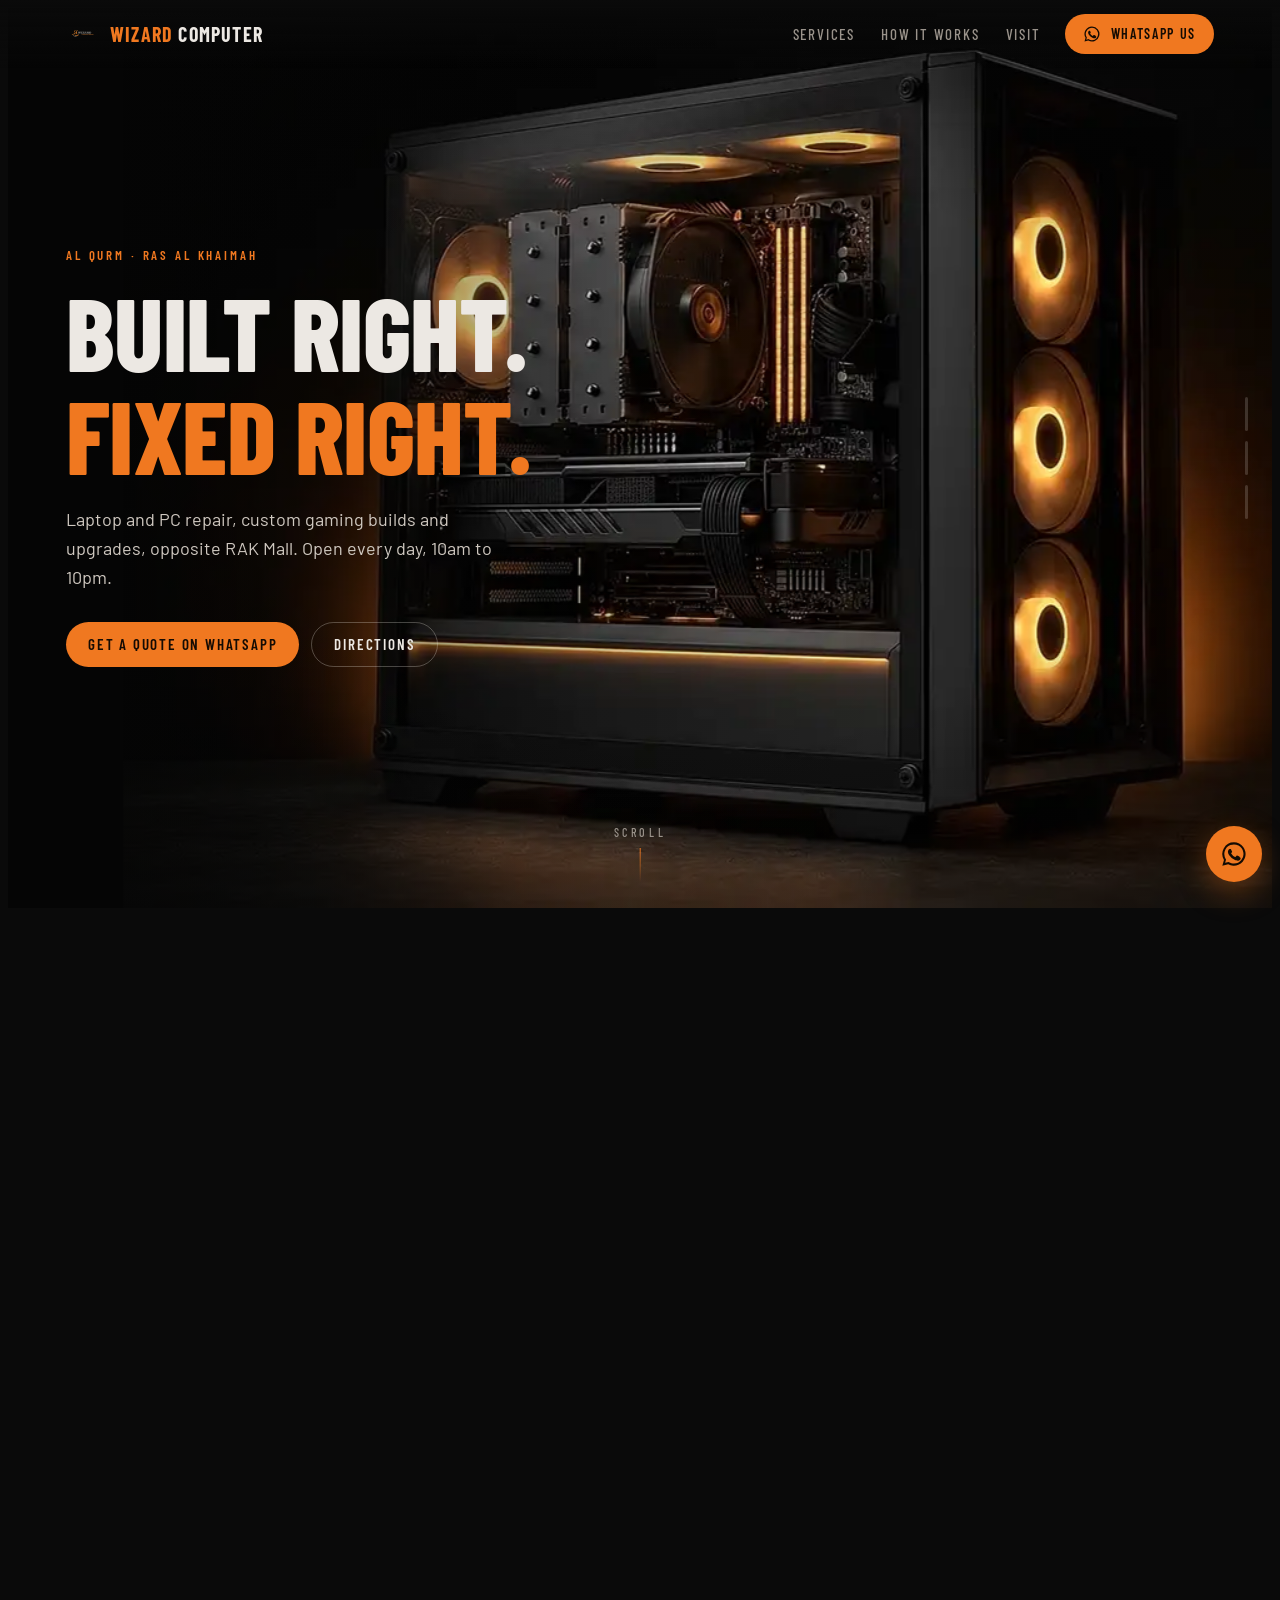
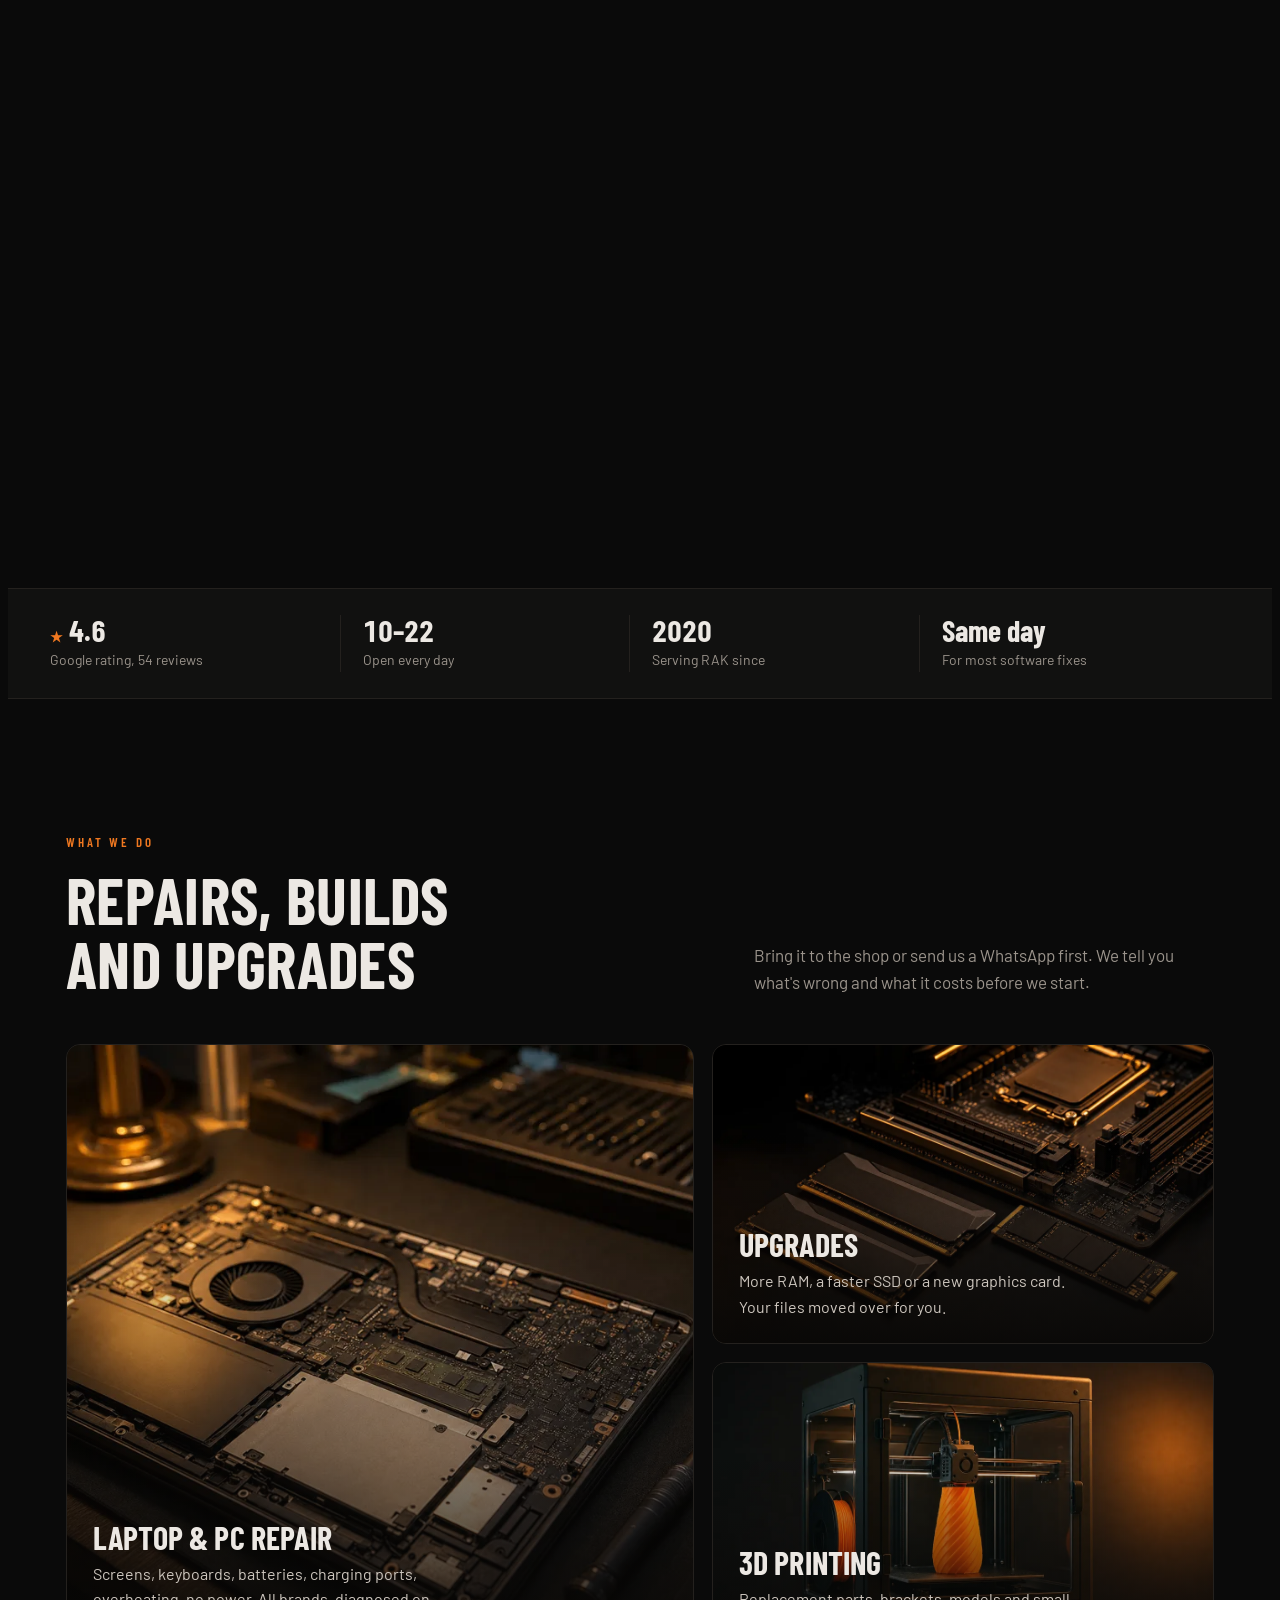
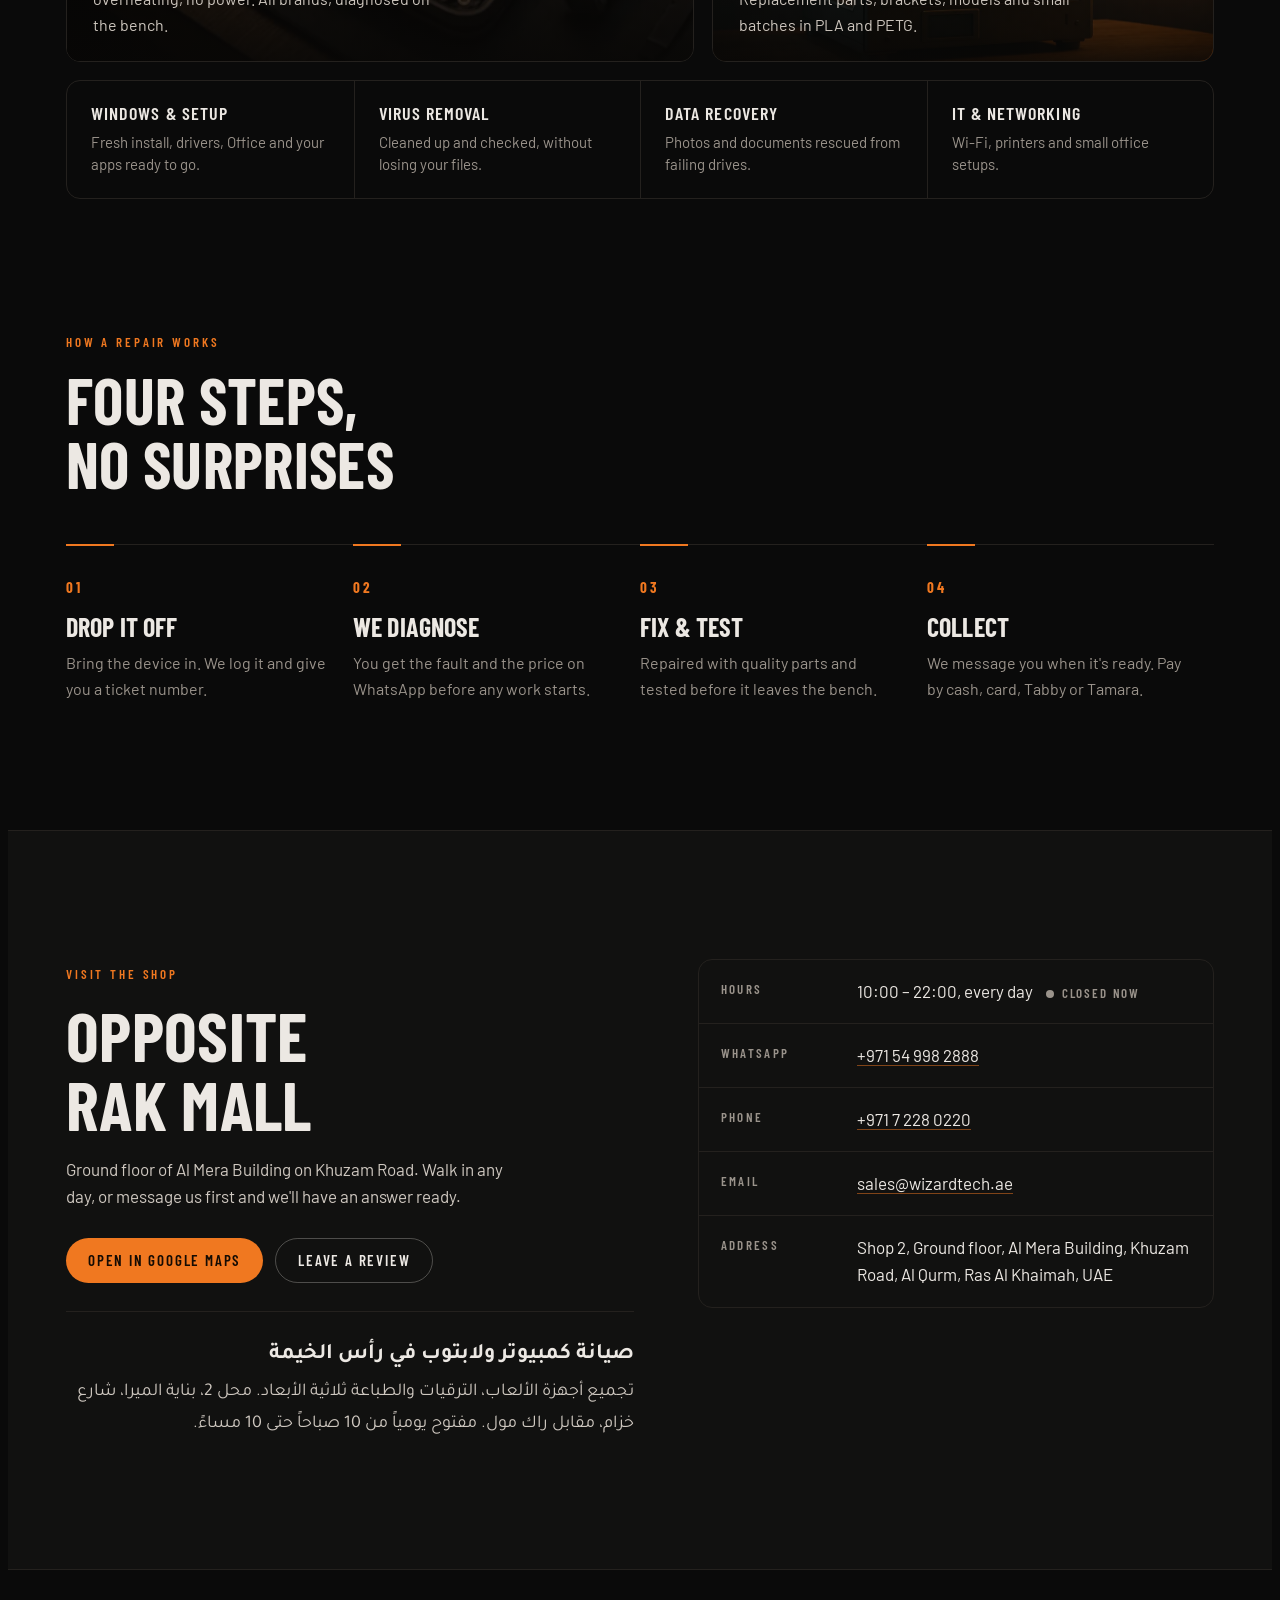
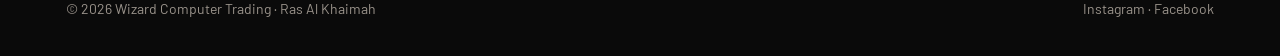
==== commit 5a61e53b: "New homepage: scroll-driven PC video, services, repair steps, visit info Keeps the Google Ads tag, s" ====
--- a/index.html
+++ b/index.html
@@ -2,7 +2,7 @@
 <html lang="en">
 <head>
   <meta charset="UTF-8" />
-  <meta name="viewport" content="width=device-width, initial-scale=1.0"/>
+  <meta name="viewport" content="width=device-width, initial-scale=1, viewport-fit=cover"/>
   <title>Wizard Computer Trading – Laptop Repair & Custom PC Building in Ras Al Khaimah, UAE</title>
   <meta name="description" content="Wizard Computer Trading, Al Qurm, Ras Al Khaimah (opposite RAK Mall): laptop & PC repair, screen replacement, custom gaming PC builds, upgrades, data recovery, 3D printing. Open daily 10am–10pm. WhatsApp +971 54 998 2888.">
   <meta name="keywords" content="laptop repair RAK, computer repair Ras Al Khaimah, custom PC build RAK, gaming PC Ras Al Khaimah, screen replacement RAK, 3D printing RAK, صيانة كمبيوتر رأس الخيمة, صيانة لابتوب رأس الخيمة, تصليح لابتوب, تجميع كمبيوتر قيمنق, قطع كمبيوتر رأس الخيمة, طباعة ثلاثية الأبعاد رأس الخيمة">
@@ -11,6 +11,8 @@
   <meta property="og:description" content="Laptop & PC repair, custom gaming PC builds, upgrades, data recovery and 3D printing in Al Qurm, RAK, opposite RAK Mall. Open daily 10am–10pm.">
   <meta property="og:url" content="https://wizardtech.ae/">
   <meta property="og:type" content="business.business">
+  <meta property="og:image" content="https://wizardtech.ae/img/start.webp">
+  <link rel="icon" href="/logo.png">
   <script type="application/ld+json">
   {
     "@context": "https://schema.org",
@@ -56,9 +58,7 @@
     ]
   }
   </script>
-  <link rel="preconnect" href="https://fonts.googleapis.com">
-  <link href="https://fonts.googleapis.com/css2?family=Barlow+Condensed:wght@400;600;700;800&family=Barlow:wght@300;400;500&family=Tajawal:wght@400;500;700;800&display=swap" rel="stylesheet">
-  <!-- Google tag (gtag.js) -->
+    <!-- Google tag (gtag.js) -->
   <script async src="https://www.googletagmanager.com/gtag/js?id=AW-855929188"></script>
   <script>
     window.dataLayer = window.dataLayer || [];
@@ -66,268 +66,410 @@
     gtag('js', new Date());
     gtag('config', 'AW-855929188');
   </script>
-  <style>
-    *, *::before, *::after { box-sizing: border-box; margin: 0; padding: 0; }
-    :root {
-      --orange: #F07820; --orange-dark: #c45e10; --orange-glow: rgba(240,120,32,0.15);
-      --bg: #0a0a0a; --bg2: #0f0f0f; --bg3: #141414; --border: #1f1f1f; --text: #e8e8e8; --muted: #666;
-    }
-    html { scroll-behavior: smooth; }
-    body { font-family: 'Barlow', sans-serif; color: var(--text); background: var(--bg); overflow-x: hidden; }
-    body::before { content: ''; position: fixed; inset: 0; background-image: url("data:image/svg+xml,%3Csvg viewBox='0 0 256 256' xmlns='http://www.w3.org/2000/svg'%3E%3Cfilter id='noise'%3E%3CfeTurbulence type='fractalNoise' baseFrequency='0.9' numOctaves='4' stitchTiles='stitch'/%3E%3C/filter%3E%3Crect width='100%25' height='100%25' filter='url(%23noise)' opacity='0.03'/%3E%3C/svg%3E"); pointer-events: none; z-index: 1000; opacity: 0.4; }
-    nav { position: fixed; top: 0; left: 0; right: 0; z-index: 200; display: flex; align-items: center; justify-content: space-between; padding: 0 60px; height: 76px; backdrop-filter: blur(12px); border-bottom: 1px solid var(--border); }
-    .nav-logo { display: flex; align-items: center; gap: 14px; margin: 0 auto; }
-    .nav-logo img { height: 150px; width: auto; filter: brightness(1.3) drop-shadow(0 0 12px rgba(240,120,32,0.4)); }
-    .nav-links { display: flex; gap: 40px; list-style: none; align-items: center; }
-    .nav-links a { text-decoration: none; font-family: 'Barlow Condensed', sans-serif; font-weight: 600; font-size: 14px; letter-spacing: 2px; color: var(--muted); text-transform: uppercase; transition: color 0.2s; }
-    .nav-links a:hover { color: var(--orange); }
-    .nav-cta { background: var(--orange) !important; color: white !important; padding: 8px 20px; font-size: 13px !important; }
-    .nav-cta:hover { background: var(--orange-dark) !important; }
-    .hero { margin-top: 68px; min-height: calc(100vh - 68px); display: flex; align-items: center; position: relative; overflow: hidden; padding: 80px 400px 80px 60px; }
-    .hero-bg { position: absolute; inset: 0; background: radial-gradient(ellipse 60% 60% at 70% 50%, rgba(240,120,32,0.08) 0%, transparent 60%), radial-gradient(ellipse 40% 40% at 20% 80%, rgba(240,120,32,0.04) 0%, transparent 60%); }
-    .hero-grid { position: absolute; inset: 0; background-image: linear-gradient(rgba(255,255,255,0.02) 1px, transparent 1px), linear-gradient(90deg, rgba(255,255,255,0.02) 1px, transparent 1px); background-size: 60px 60px; mask-image: radial-gradient(ellipse 80% 80% at 70% 50%, black 0%, transparent 70%); }
-    .hero-left { position: relative; z-index: 2; animation: fadeUp 0.8s ease both; }
-    .hero-eyebrow { display: flex; align-items: center; gap: 12px; margin-bottom: 24px; }
-    .hero-eyebrow-line { width: 40px; height: 2px; background: var(--orange); }
-    .hero-eyebrow span { font-family: 'Barlow Condensed', sans-serif; font-size: 12px; font-weight: 600; letter-spacing: 4px; text-transform: uppercase; color: var(--orange); }
-    .hero h1 { font-family: 'Barlow Condensed', sans-serif; font-size: clamp(52px, 6vw, 88px); font-weight: 800; line-height: 0.95; text-transform: uppercase; margin-bottom: 28px; letter-spacing: -1px; }
-    .hero h1 .line1 { color: #fff; display: block; }
-    .hero h1 .line2 { color: var(--orange); display: block; }
-    .hero h1 .line3 { color: #fff; display: block; }
-    .hero-desc { font-size: 17px; color: #888; line-height: 1.7; margin-bottom: 44px; max-width: 480px; font-weight: 300; }
-    .hero-actions { display: flex; gap: 16px; flex-wrap: wrap; }
-    .btn-primary { display: inline-flex; align-items: center; gap: 10px; background: var(--orange); color: white; font-family: 'Barlow Condensed', sans-serif; font-size: 15px; font-weight: 700; letter-spacing: 2px; text-transform: uppercase; padding: 16px 36px; text-decoration: none; transition: background 0.2s, transform 0.2s, box-shadow 0.2s; clip-path: polygon(0 0, calc(100% - 12px) 0, 100% 12px, 100% 100%, 12px 100%, 0 calc(100% - 12px)); }
-    .btn-primary:hover { background: var(--orange-dark); transform: translateY(-2px); box-shadow: 0 8px 30px rgba(240,120,32,0.3); }
-    .btn-secondary { display: inline-flex; align-items: center; gap: 10px; background: transparent; color: var(--text); font-family: 'Barlow Condensed', sans-serif; font-size: 15px; font-weight: 700; letter-spacing: 2px; text-transform: uppercase; padding: 16px 36px; text-decoration: none; border: 1px solid #2a2a2a; transition: border-color 0.2s, color 0.2s; }
-    .btn-secondary:hover { border-color: var(--orange); color: var(--orange); }
-    .hero-right { position: fixed; top: 68px; right: 0; width: 320px; height: calc(100vh - 68px); z-index: 50; display: flex; flex-direction: column; justify-content: center; align-items: stretch; background: rgba(10,10,10,0.85); backdrop-filter: blur(16px); border-left: 1px solid var(--border); padding: 0; transition: opacity 0.5s ease; }
-    .stat-card { flex: 1; background: transparent; border: none; border-bottom: 1px solid var(--border); padding: 0 40px; position: relative; overflow: hidden; display: flex; flex-direction: column; justify-content: center; transition: background 0.3s; }
-    .stat-card:last-child { border-bottom: none; }
-    .stat-card:hover { background: rgba(240,120,32,0.05); }
-    .stat-card::before { content: ''; position: absolute; top: 0; left: 0; width: 3px; height: 0; background: var(--orange); transition: height 0.6s ease; }
-    .stat-card.visible::before { height: 100%; }
-    .stat-number { font-family: 'Barlow Condensed', sans-serif; font-size: 64px; font-weight: 800; color: var(--orange); line-height: 1; margin-bottom: 6px; opacity: 0; transform: translateY(20px); transition: opacity 0.6s ease, transform 0.6s ease; }
-    .stat-card.visible .stat-number { opacity: 1; transform: translateY(0); }
-    .stat-label { font-size: 11px; color: var(--muted); text-transform: uppercase; letter-spacing: 2px; font-weight: 600; opacity: 0; transition: opacity 0.6s ease 0.2s; }
-    .stat-card.visible .stat-label { opacity: 1; }
-    .ticker { background: var(--orange); padding: 12px 0; overflow: hidden; white-space: nowrap; }
-    .ticker-track { display: inline-flex; gap: 60px; animation: ticker 25s linear infinite; }
-    .ticker-item { font-family: 'Barlow Condensed', sans-serif; font-size: 13px; font-weight: 700; letter-spacing: 3px; text-transform: uppercase; color: rgba(0,0,0,0.7); flex-shrink: 0; }
-    .ticker-dot { color: rgba(0,0,0,0.4); }
-    .services { padding: 100px 340px 100px 60px; background: var(--bg2); border-top: 1px solid var(--border); }
-    .section-label { display: flex; align-items: center; gap: 12px; margin-bottom: 16px; }
-    .section-label-line { width: 30px; height: 2px; background: var(--orange); }
-    .section-label span { font-family: 'Barlow Condensed', sans-serif; font-size: 12px; font-weight: 600; letter-spacing: 4px; text-transform: uppercase; color: var(--orange); }
-    .section-title { font-family: 'Barlow Condensed', sans-serif; font-size: clamp(36px, 4vw, 56px); font-weight: 800; text-transform: uppercase; color: #fff; margin-bottom: 60px; letter-spacing: -0.5px; }
-    .section-title span { color: var(--orange); }
-    .ar-section { direction: rtl; text-align: right; font-family: 'Tajawal', sans-serif; }
-    .ar-section .section-title, .ar-section .service-title { font-family: 'Tajawal', sans-serif; text-transform: none; letter-spacing: 0; }
-    .ar-section .section-label { flex-direction: row-reverse; justify-content: flex-end; }
-    .ar-section .section-label span { font-family: 'Tajawal', sans-serif; letter-spacing: 0; font-size: 15px; }
-    .ar-section .service-desc { font-size: 17px; line-height: 1.8; }
-    .ar-cta { margin-top: 40px; display: flex; gap: 16px; flex-wrap: wrap; }
-    .services-grid { display: grid; grid-template-columns: repeat(3, 1fr); gap: 1px; background: var(--border); border: 1px solid var(--border); }
-    .service-card { background: var(--bg); padding: 48px 40px; position: relative; overflow: hidden; transition: background 0.3s; cursor: default; }
-    .service-card::after { content: ''; position: absolute; bottom: 0; left: 0; right: 0; height: 2px; background: var(--orange); transform: scaleX(0); transform-origin: left; transition: transform 0.4s ease; }
-    .service-card:hover { background: #111; }
-    .service-card:hover::after { transform: scaleX(1); }
-    .service-icon { font-size: 32px; margin-bottom: 20px; display: block; }
-    .service-num { position: absolute; top: 24px; right: 24px; font-family: 'Barlow Condensed', sans-serif; font-size: 48px; font-weight: 800; color: rgba(255,255,255,0.03); line-height: 1; }
-    .service-title { font-family: 'Barlow Condensed', sans-serif; font-size: 22px; font-weight: 700; color: #fff; text-transform: uppercase; letter-spacing: 0.5px; margin-bottom: 14px; transition: color 0.3s; }
-    .service-card:hover .service-title { color: var(--orange); }
-    .service-desc { font-size: 15px; color: #666; line-height: 1.65; font-weight: 300; }
-    .highlight { padding: 0 340px 100px 60px; background: var(--bg2); }
-    .highlight-inner { background: var(--bg3); border: 1px solid var(--border); display: grid; grid-template-columns: 1fr 1fr; overflow: hidden; position: relative; }
-    .highlight-inner::before { content: ''; position: absolute; top: 0; left: 0; bottom: 0; width: 4px; background: linear-gradient(to bottom, var(--orange), transparent); }
-    .highlight-left { padding: 60px; border-right: 1px solid var(--border); }
-    .highlight-tag { display: inline-block; background: var(--orange); color: #000; font-family: 'Barlow Condensed', sans-serif; font-size: 11px; font-weight: 700; letter-spacing: 3px; text-transform: uppercase; padding: 4px 12px; margin-bottom: 24px; }
-    .highlight-left h3 { font-family: 'Barlow Condensed', sans-serif; font-size: 42px; font-weight: 800; text-transform: uppercase; color: #fff; line-height: 1; margin-bottom: 20px; }
-    .highlight-left h3 span { color: var(--orange); }
-    .highlight-left p { font-size: 15px; color: #666; line-height: 1.7; font-weight: 300; margin-bottom: 32px; }
-    .highlight-right { padding: 60px; display: flex; flex-direction: column; justify-content: center; }
-    .pc-tier { display: flex; justify-content: space-between; align-items: center; padding: 18px 0; border-bottom: 1px solid var(--border); }
-    .pc-tier:last-child { border-bottom: none; }
-    .pc-tier-name { font-family: 'Barlow Condensed', sans-serif; font-size: 17px; font-weight: 700; color: #fff; text-transform: uppercase; letter-spacing: 1px; }
-    .pc-tier-sub { font-size: 13px; color: var(--muted); font-weight: 300; margin-top: 2px; }
-    .pc-tier-price { font-family: 'Barlow Condensed', sans-serif; font-size: 22px; font-weight: 800; color: var(--orange); }
-    .why { padding: 100px 340px 100px 60px; background: var(--bg); border-top: 1px solid var(--border); }
-    .why-grid { display: grid; grid-template-columns: repeat(4, 1fr); gap: 1px; background: var(--border); border: 1px solid var(--border); margin-top: 60px; }
-    .why-item { background: var(--bg); padding: 48px 40px; text-align: center; transition: background 0.3s; }
-    .why-item:hover { background: #111; }
-    .why-number { font-family: 'Barlow Condensed', sans-serif; font-size: 56px; font-weight: 800; color: var(--orange); line-height: 1; margin-bottom: 8px; }
-    .why-label { font-size: 14px; color: var(--muted); text-transform: uppercase; letter-spacing: 1.5px; font-weight: 500; }
-    .contact { padding: 100px 340px 100px 60px; background: var(--bg2); border-top: 1px solid var(--border); }
-    .contact-grid { display: grid; grid-template-columns: 1fr 1fr; gap: 60px; margin-top: 60px; }
-    .contact-left h3 { font-family: 'Barlow Condensed', sans-serif; font-size: 36px; font-weight: 800; text-transform: uppercase; color: #fff; margin-bottom: 16px; }
-    .contact-left p { font-size: 15px; color: var(--muted); line-height: 1.7; font-weight: 300; margin-bottom: 32px; }
-    .contact-items { display: flex; flex-direction: column; gap: 0; border: 1px solid var(--border); }
-    .contact-item { display: flex; align-items: center; gap: 20px; padding: 22px 28px; border-bottom: 1px solid var(--border); transition: background 0.2s; }
-    .contact-item:last-child { border-bottom: none; }
-    .contact-item:hover { background: var(--bg3); }
-    .contact-icon { width: 40px; height: 40px; background: var(--orange); display: flex; align-items: center; justify-content: center; font-size: 18px; flex-shrink: 0; clip-path: polygon(0 0, calc(100% - 8px) 0, 100% 8px, 100% 100%, 8px 100%, 0 calc(100% - 8px)); }
-    .contact-info-label { font-size: 11px; color: var(--muted); text-transform: uppercase; letter-spacing: 2px; margin-bottom: 3px; }
-    .contact-info-value { font-size: 15px; color: #ccc; }
-    .contact-info-value a { color: #ccc; text-decoration: none; transition: color 0.2s; }
-    .contact-info-value a:hover { color: var(--orange); }
-    .map-placeholder { background: var(--bg3); border: 1px solid var(--border); height: 100%; min-height: 300px; display: flex; align-items: center; justify-content: center; flex-direction: column; gap: 16px; color: var(--muted); position: relative; overflow: hidden; }
-    .map-placeholder::before { content: ''; position: absolute; inset: 0; background: radial-gradient(circle at 50% 50%, var(--orange-glow), transparent 60%); }
-    .map-icon { font-size: 48px; opacity: 0.3; }
-    .map-text { font-family: 'Barlow Condensed', sans-serif; font-size: 14px; letter-spacing: 2px; text-transform: uppercase; opacity: 0.5; }
-    .map-address { font-size: 13px; opacity: 0.4; text-align: center; }
-    footer { background: var(--bg3); border-top: 1px solid var(--border); padding: 32px 340px 32px 60px; display: flex; align-items: center; justify-content: space-between; flex-wrap: wrap; gap: 16px; }
-    .footer-logo { font-family: 'Barlow Condensed', sans-serif; font-size: 18px; font-weight: 800; letter-spacing: 2px; text-transform: uppercase; color: #fff; }
-    .footer-logo span { color: var(--orange); }
-    footer p { font-size: 13px; color: #444; }
-    .footer-links { display: flex; gap: 24px; }
-    .footer-links a { font-size: 12px; color: #444; text-decoration: none; text-transform: uppercase; letter-spacing: 1px; transition: color 0.2s; }
-    .footer-links a:hover { color: var(--orange); }
-    @keyframes fadeUp { from { opacity: 0; transform: translateY(40px); } to { opacity: 1; transform: translateY(0); } }
-    @keyframes ticker { from { transform: translateX(0); } to { transform: translateX(-50%); } }
-    @media (max-width: 900px) {
-      nav { padding: 0 24px; } .nav-links { display: none; }
-      .hero { padding: 60px 24px; min-height: auto; } .hero-right { display: none; }
-      .services { padding: 70px 24px; } .services-grid { grid-template-columns: 1fr; }
-      .highlight { padding: 0 24px 70px; } .highlight-inner { grid-template-columns: 1fr; }
-      .highlight-left { border-right: none; border-bottom: 1px solid var(--border); }
-      .why { padding: 70px 24px; } .why-grid { grid-template-columns: repeat(2, 1fr); }
-      .contact { padding: 70px 24px; } .contact-grid { grid-template-columns: 1fr; gap: 40px; }
-      footer { padding: 24px; flex-direction: column; text-align: center; }
-    }
-  </style>
+<link rel="preconnect" href="https://fonts.googleapis.com">
+<link rel="preconnect" href="https://fonts.gstatic.com" crossorigin>
+<link rel="stylesheet" href="https://fonts.googleapis.com/css2?family=Barlow+Condensed:wght@500;600;700;800&family=Barlow:wght@400;500;600&family=Tajawal:wght@500;700&display=swap">
+<link rel="preload" as="image" href="img/start.webp">
+<style>
+/* Layout: one pinned cinematic stage that scrubs three real shots on scroll, then a calm, ruled landing page. */
+:root{
+  --bg:#0a0a0a; --bg2:#111110; --line:#24211e; --ink:#ece8e3; --muted:#9a938b;
+  --orange:#F07820; --orange-hi:#ff9a4a;
+  --display:"Barlow Condensed","Arial Narrow",Arial,sans-serif;
+  --body:"Barlow",system-ui,-apple-system,"Segoe UI",sans-serif;
+  --ar:"Tajawal","Geeza Pro",Tahoma,sans-serif;
+  --gut-l:max(16px,env(safe-area-inset-left,0px));
+  --gut-r:max(16px,env(safe-area-inset-right,0px));
+  color-scheme:dark;
+}
+*{box-sizing:border-box}
+html{scroll-behavior:smooth}
+body{background:var(--bg);color:var(--ink);font:400 17px/1.6 var(--body);-webkit-font-smoothing:antialiased;overflow-x:hidden}
+a{color:inherit}
+.wrap{max-width:1180px;margin:0 auto;padding-left:var(--gut-l);padding-right:var(--gut-r)}
+h1,h2,h3{font-family:var(--display);font-weight:700;letter-spacing:.005em;line-height:1;text-wrap:balance;margin:0}
+.eyebrow{font:600 13px/1 var(--display);letter-spacing:.22em;text-transform:uppercase;color:var(--orange)}
+:focus-visible{outline:2px solid var(--orange);outline-offset:3px;border-radius:4px}
+
+/* nav */
+.nav{position:fixed;inset:0 0 auto 0;z-index:20;padding-top:env(safe-area-inset-top,0px);
+  background:linear-gradient(var(--bg),color-mix(in srgb,var(--bg) 0%,transparent));transition:background .3s}
+.nav.solid{background:color-mix(in srgb,var(--bg) 88%,transparent);backdrop-filter:blur(10px);border-bottom:1px solid var(--line)}
+.nav .wrap{display:flex;align-items:center;gap:24px;height:68px}
+.brand{display:flex;align-items:center;gap:10px;text-decoration:none;font:700 20px/1 var(--display);letter-spacing:.06em;text-transform:uppercase}
+.brand img{width:34px;height:34px;object-fit:contain}
+.brand span b{color:var(--orange);font-weight:700}
+.nav nav{display:flex;gap:26px;margin-left:auto;font:500 15px/1 var(--display);letter-spacing:.12em;text-transform:uppercase}
+.nav nav a{text-decoration:none;color:var(--muted);transition:color .2s}
+.nav nav a:hover{color:var(--ink)}
+.btn{display:inline-flex;align-items:center;gap:10px;padding:14px 22px;border-radius:999px;text-decoration:none;
+  font:600 15px/1 var(--display);letter-spacing:.12em;text-transform:uppercase;transition:transform .2s,background .2s,border-color .2s}
+.btn:hover{transform:translateY(-1px)}
+.btn-primary{background:var(--orange);color:#140b03}
+.btn-primary:hover{background:var(--orange-hi)}
+.btn-ghost{border:1px solid color-mix(in srgb,var(--ink) 28%,transparent);color:var(--ink)}
+.btn-ghost:hover{border-color:var(--orange)}
+.nav .btn{padding:11px 18px;font-size:14px}
+.btn svg{width:18px;height:18px;flex:none}
+
+/* story stage */
+.story{position:relative;height:420vh}
+.stage{--shift:9vw;position:sticky;top:0;height:100vh;height:100svh;overflow:hidden;background:#050505}
+.seq{position:absolute;inset:0;width:100%;height:100%;transform:translateX(var(--shift,0))}
+.shots{position:absolute;inset:0;transform:translateX(var(--shift,0))}
+.shot{position:absolute;inset:0;width:100%;height:100%;object-fit:cover;object-position:50% 55%;will-change:opacity,transform;opacity:0}
+.shot.s1{opacity:1}
+.vignette{position:absolute;inset:0;pointer-events:none;
+  background:radial-gradient(ellipse at 55% 50%,transparent 45%,rgba(5,5,5,.75) 100%),linear-gradient(90deg,rgba(5,5,5,.85) 0%,rgba(5,5,5,.15) 45%,transparent 70%)}
+.cap{position:absolute;left:0;right:0;bottom:0;top:0;display:flex;align-items:center;pointer-events:none}
+.cap .wrap{width:100%}
+.cap-in{max-width:520px;pointer-events:auto;transition:opacity .2s}
+.cap h1{font-size:clamp(52px,8vw,108px);font-weight:800;text-transform:uppercase;letter-spacing:-.005em}
+.cap h1 em{font-style:normal;color:var(--orange)}
+.cap h2{font-size:clamp(40px,5.4vw,72px);text-transform:uppercase}
+.cap p{color:#cfc8c0;font-size:18px;margin:20px 0 0;max-width:44ch}
+.cap .eyebrow{display:block;margin-bottom:18px}
+.cap .row{display:flex;flex-wrap:wrap;gap:12px;margin-top:30px}
+.cap-2,.cap-3{opacity:0}
+.specs{list-style:none;padding:0;margin:24px 0 0;display:grid;grid-template-columns:auto 1fr;gap:10px 18px;font-size:16px}
+.specs dt{font:600 13px/1.6 var(--display);letter-spacing:.18em;text-transform:uppercase;color:var(--orange)}
+.specs dd{margin:0;color:#d8d1c9}
+.progress{position:absolute;right:var(--gut-r);top:50%;transform:translateY(-50%);display:grid;gap:10px;margin-right:8px}
+.progress i{display:block;width:3px;height:34px;background:color-mix(in srgb,var(--ink) 18%,transparent);border-radius:2px;overflow:hidden;position:relative}
+.progress i b{position:absolute;inset:0;background:var(--orange);transform-origin:top;transform:scaleY(0)}
+.scroll-hint{position:absolute;left:50%;bottom:calc(26px + env(safe-area-inset-bottom,0px));transform:translateX(-50%);
+  font:500 12px/1 var(--display);letter-spacing:.3em;text-transform:uppercase;color:var(--muted);display:flex;flex-direction:column;align-items:center;gap:10px}
+.scroll-hint::after{content:"";width:1px;height:34px;background:linear-gradient(var(--orange),transparent);animation:drip 1.8s ease-in-out infinite}
+@keyframes drip{0%{transform:scaleY(0);transform-origin:top}50%{transform:scaleY(1);transform-origin:top}51%{transform-origin:bottom}100%{transform:scaleY(0);transform-origin:bottom}}
+
+/* trust strip */
+.strip{border-top:1px solid var(--line);border-bottom:1px solid var(--line);background:var(--bg2)}
+.strip .wrap{display:grid;grid-template-columns:repeat(4,1fr);padding-block:26px}
+.strip div{padding:0 22px;border-left:1px solid var(--line)}
+.strip div:first-child{border-left:0;padding-left:0}
+.strip strong{display:block;font:700 30px/1 var(--display);font-variant-numeric:tabular-nums}
+.strip strong .star{color:var(--orange)}
+.strip span{color:var(--muted);font-size:14px}
+
+/* sections */
+section.block{padding-block:clamp(72px,10vw,128px)}
+.head{display:flex;flex-wrap:wrap;align-items:end;justify-content:space-between;gap:20px;margin-bottom:48px}
+.head h2{font-size:clamp(38px,5vw,64px);text-transform:uppercase;margin-top:14px}
+.head p{color:var(--muted);max-width:46ch;margin:0}
+
+.services{display:grid;grid-template-columns:1.25fr 1fr;grid-template-rows:auto auto;gap:18px}
+.card{position:relative;border-radius:14px;overflow:hidden;background:var(--bg2);border:1px solid var(--line);min-height:300px;display:flex;align-items:flex-end}
+.card img{position:absolute;inset:0;width:100%;height:100%;object-fit:cover;transition:transform 1.2s cubic-bezier(.2,.7,.2,1)}
+.card:hover img{transform:scale(1.04)}
+.card::after{content:"";position:absolute;inset:0;background:linear-gradient(180deg,transparent 30%,rgba(8,7,6,.92) 100%)}
+.card .txt{position:relative;z-index:1;padding:26px 26px 24px}
+.card h3{font-size:32px;text-transform:uppercase}
+.card p{margin:8px 0 0;color:#cdc6be;font-size:16px;max-width:40ch}
+.card.big{grid-row:span 2;min-height:520px}
+.also{margin-top:18px;border:1px solid var(--line);border-radius:14px;display:grid;grid-template-columns:repeat(4,1fr)}
+.also div{padding:22px 24px;border-left:1px solid var(--line);min-width:0}
+.also div:first-child{border-left:0}
+.also h4{margin:0 0 6px;font:600 18px/1.2 var(--display);letter-spacing:.06em;text-transform:uppercase}
+.also p{margin:0;color:var(--muted);font-size:15px;line-height:1.5}
+
+.steps{display:grid;grid-template-columns:repeat(4,1fr);gap:0;border-top:1px solid var(--line)}
+.steps li{list-style:none;padding:28px 24px 0 0;position:relative;min-width:0}
+.steps li::before{content:"";position:absolute;top:-1px;left:0;width:48px;height:2px;background:var(--orange)}
+.steps{padding:0;margin:0;counter-reset:s}
+.steps .n{font:700 15px/1 var(--display);letter-spacing:.18em;color:var(--orange)}
+.steps h3{font-size:26px;text-transform:uppercase;margin:14px 0 10px}
+.steps p{margin:0;color:var(--muted);font-size:16px;max-width:30ch}
+
+.visit{display:grid;grid-template-columns:1.1fr 1fr;gap:clamp(28px,5vw,72px);align-items:start}
+.visit h2{font-size:clamp(40px,5.4vw,72px);text-transform:uppercase;margin-top:14px}
+.visit .lead{color:#cfc8c0;margin:18px 0 28px;max-width:44ch}
+.info{border:1px solid var(--line);border-radius:14px;overflow:hidden}
+.info dl{margin:0;display:grid}
+.info .r{display:grid;grid-template-columns:120px 1fr;gap:16px;padding:18px 22px;border-top:1px solid var(--line)}
+.info .r:first-child{border-top:0}
+.info dt{font:600 13px/1.7 var(--display);letter-spacing:.18em;text-transform:uppercase;color:var(--muted)}
+.info dd{margin:0;font-size:17px;min-width:0;overflow-wrap:anywhere}
+.info dd a{text-decoration:none;border-bottom:1px solid color-mix(in srgb,var(--orange) 50%,transparent)}
+.info dd a:hover{color:var(--orange-hi)}
+.open{display:inline-flex;align-items:center;gap:8px;font:600 13px/1 var(--display);letter-spacing:.14em;text-transform:uppercase;margin-left:10px;color:var(--muted)}
+.open::before{content:"";width:8px;height:8px;border-radius:50%;background:var(--muted)}
+.open.yes{color:#7bd88f}.open.yes::before{background:#7bd88f;box-shadow:0 0 0 4px rgba(123,216,143,.15)}
+.ar{font-family:var(--ar);direction:rtl;text-align:right;color:#cfc8c0;font-size:18px;line-height:1.8;margin-top:28px;padding-top:24px;border-top:1px solid var(--line)}
+.ar strong{display:block;font-weight:700;color:var(--ink);font-size:22px}
+
+footer{border-top:1px solid var(--line);padding-block:28px calc(28px + env(safe-area-inset-bottom,0px));color:var(--muted);font-size:14px}
+footer .wrap{display:flex;flex-wrap:wrap;gap:12px 28px;justify-content:space-between}
+footer a{text-decoration:none}footer a:hover{color:var(--ink)}
+
+.wa-float{position:fixed;z-index:30;right:calc(18px + env(safe-area-inset-right,0px));bottom:calc(18px + env(safe-area-inset-bottom,0px));
+  width:56px;height:56px;border-radius:50%;background:var(--orange);color:#140b03;display:grid;place-items:center;box-shadow:0 10px 30px rgba(240,120,32,.35);transition:transform .2s}
+.wa-float:hover{transform:scale(1.06)}
+.wa-float svg{width:28px;height:28px}
+
+/* responsive */
+@media (max-width:900px){
+  .stage{--shift:0px}
+  .nav nav{display:none}
+  .nav .btn{margin-left:auto}
+  .services{grid-template-columns:1fr}
+  .card.big{grid-row:auto;min-height:380px}
+  .also{grid-template-columns:1fr 1fr}
+  .also div:nth-child(3){border-left:0}
+  .also div:nth-child(n+3){border-top:1px solid var(--line)}
+  .steps{grid-template-columns:1fr 1fr;row-gap:36px}
+  .visit{grid-template-columns:1fr}
+  .strip .wrap{grid-template-columns:1fr 1fr;row-gap:22px}
+  .strip div:nth-child(3){border-left:0;padding-left:0}
+}
+@media (max-width:640px){
+  body{font-size:16px}
+  .seq{top:calc(60px + env(safe-area-inset-top,0px));height:38svh}
+  .story{height:380vh}
+  .shot{object-fit:contain;object-position:50% 22%;top:calc(64px + env(safe-area-inset-top,0px));height:52%}
+  .vignette{background:linear-gradient(180deg,transparent 42%,rgba(5,5,5,.85) 52%,#050505 60%)}
+  .cap{align-items:flex-start;padding-top:calc(64px + 40svh + env(safe-area-inset-top,0px))}
+  .cap h1{font-size:clamp(44px,13vw,64px)}
+  .cap h2{font-size:clamp(34px,10vw,48px)}
+  .cap p{font-size:16px;margin-top:14px}
+  .progress{display:none}
+  .scroll-hint{display:none}
+  .steps{grid-template-columns:1fr}
+  .also{grid-template-columns:1fr}
+  .also div{border-left:0!important;border-top:1px solid var(--line)}
+  .also div:first-child{border-top:0}
+  .info .r{grid-template-columns:1fr;gap:4px}
+  .nav .brand span{font-size:17px}
+}
+@media (prefers-reduced-motion:reduce){
+  html{scroll-behavior:auto}
+  .scroll-hint::after{animation:none}
+  .card img{transition:none}
+}
+</style>
 </head>
 <body>
-  <nav>
-    <div class="nav-logo"><img src="logo.png" alt="Wizard Computers Logo"></div>
-    <ul class="nav-links">
-      <li><a href="#services">Services</a></li>
-      <li><a href="#ar" lang="ar" style="font-family:Tajawal,sans-serif;letter-spacing:0">عربي</a></li>
-      <li><a href="#pcs">Custom PCs</a></li>
-      <li><a href="#about">About</a></li>
-      <li><a href="#contact" class="nav-cta">Contact Us</a></li>
-    </ul>
-  </nav>
-  <section class="hero">
-    <div class="hero-bg"></div>
-    <div class="hero-grid"></div>
-    <div class="hero-left">
-      <div class="hero-eyebrow"><div class="hero-eyebrow-line"></div><span>Ras Al Khaimah, UAE</span></div>
-      <h1><span class="line1">Your Trusted</span><span class="line2">Technology</span><span class="line3">Partner</span></h1>
-      <p class="hero-desc">Laptop & PC repair, custom gaming PC builds, upgrades and 3D printing in Al Qurm, Ras Al Khaimah — opposite RAK Mall, since 2020.</p>
-      <div class="hero-actions">
-        <a href="#services" class="btn-primary">Our Services</a>
-        <a href="#contact" class="btn-secondary">Get in Touch →</a>
-      </div>
-    </div>
-    <div class="hero-right">
-      <div class="stat-card"><div class="stat-number">5+</div><div class="stat-label">Years in Business</div></div>
-      <div class="stat-card"><div class="stat-number">10K+</div><div class="stat-label">Happy Customers</div></div>
-      <div class="stat-card"><div class="stat-number">4.6★</div><div class="stat-label">Google Rating</div></div>
-      <div class="stat-card"><div class="stat-number">RAK</div><div class="stat-label">Based & Operated</div></div>
+
+<header class="nav" id="nav">
+  <div class="wrap">
+    <a class="brand" href="#top" aria-label="Wizard Computer Trading, back to top">
+      <img src="img/logo.png" alt="" width="34" height="34">
+      <span><b>Wizard</b> Computer</span>
+    </a>
+    <nav aria-label="Main">
+      <a href="#services">Services</a>
+      <a href="#how">How it works</a>
+      <a href="#visit">Visit</a>
+    </nav>
+    <a class="btn btn-primary" href="https://wa.me/971549982888" target="_blank" rel="noopener">
+      <svg viewBox="0 0 24 24" fill="currentColor" aria-hidden="true"><path d="M12 2a10 10 0 0 0-8.6 15.1L2 22l5-1.3A10 10 0 1 0 12 2Zm0 18.2c-1.5 0-3-.4-4.3-1.2l-.3-.2-3 .8.8-2.9-.2-.3A8.2 8.2 0 1 1 12 20.2Zm4.5-6.1c-.2-.1-1.5-.7-1.7-.8-.2-.1-.4-.1-.6.1l-.8 1c-.1.2-.3.2-.5.1a6.7 6.7 0 0 1-3.3-2.9c-.2-.4.3-.4.7-1.3.1-.2 0-.3 0-.4l-.8-1.8c-.2-.5-.4-.4-.6-.4h-.5a1 1 0 0 0-.7.3 3 3 0 0 0-.9 2.2 5.2 5.2 0 0 0 1.1 2.8 11.9 11.9 0 0 0 4.6 4c1.7.7 2.4.8 3.2.7.5-.1 1.5-.6 1.8-1.2.2-.6.2-1.1.1-1.2l-.5-.3Z"/></svg>
+      WhatsApp us
+    </a>
+  </div>
+</header>
+
+<main id="top">
+  <section class="story" id="story" aria-label="Inside a Wizard custom PC">
+    <div class="stage">
+      <div class="shots">
+      <img class="shot s1" src="img/start.webp" alt="A custom gaming PC with warm orange lighting behind tempered glass" fetchpriority="high">
+      <img class="shot s2" src="img/k2_open.webp" alt="The same PC with the glass panel removed, showing the graphics card, cooler and memory" loading="eager">
+      <img class="shot s3" src="img/k3_exploded.webp" alt="The PC taken apart into its parts: graphics card, cooler, memory, motherboard and fans" loading="eager">
+      </div>
+      <canvas class="seq" id="seq" hidden></canvas>
+      <div class="vignette"></div>
+
+      <div class="cap cap-1"><div class="wrap"><div class="cap-in">
+        <span class="eyebrow">Al Qurm · Ras Al Khaimah</span>
+        <h1>Built right.<br><em>Fixed right.</em></h1>
+        <p>Laptop and PC repair, custom gaming builds and upgrades, opposite RAK Mall. Open every day, 10am to 10pm.</p>
+        <div class="row">
+          <a class="btn btn-primary" href="https://wa.me/971549982888" target="_blank" rel="noopener">Get a quote on WhatsApp</a>
+          <a class="btn btn-ghost" href="https://maps.app.goo.gl/7NcixfYXc6wzQTgb9" target="_blank" rel="noopener">Directions</a>
+        </div>
+      </div></div></div>
+
+      <div class="cap cap-2" aria-hidden="true"><div class="wrap"><div class="cap-in">
+        <span class="eyebrow">Custom PC builds</span>
+        <h2>Your budget.<br>Our hands.</h2>
+        <p>Tell us what you play or what you work on. We pick parts that suit it, build it clean, test it under load and set it up before you collect.</p>
+      </div></div></div>
+
+      <div class="cap cap-3" aria-hidden="true"><div class="wrap"><div class="cap-in">
+        <span class="eyebrow">We know what's inside</span>
+        <h2>Every part,<br>checked.</h2>
+        <dl class="specs">
+          <dt>GPU</dt><dd>Matched to your games and screen</dd>
+          <dt>Cooling</dt><dd>Real tower or liquid cooler, quiet under load</dd>
+          <dt>Memory</dt><dd>DDR4 or DDR5 to suit the board</dd>
+          <dt>Storage</dt><dd>Fast NVMe SSD, Windows installed</dd>
+        </dl>
+      </div></div></div>
+
+      <div class="progress" aria-hidden="true"><i><b></b></i><i><b></b></i><i><b></b></i></div>
+      <div class="scroll-hint" aria-hidden="true">Scroll</div>
     </div>
   </section>
-  <div class="ticker">
-    <div class="ticker-track">
-      <span class="ticker-item">Laptop Repair</span><span class="ticker-dot">✦</span>
-      <span class="ticker-item">Custom Gaming PCs</span><span class="ticker-dot">✦</span>
-      <span class="ticker-item">Screen Replacement</span><span class="ticker-dot">✦</span>
-      <span class="ticker-item">Data Recovery</span><span class="ticker-dot">✦</span>
-      <span class="ticker-item">IT Support</span><span class="ticker-dot">✦</span>
-      <span class="ticker-item">Networking</span><span class="ticker-dot">✦</span>
-      <span class="ticker-item">PC Upgrades</span><span class="ticker-dot">✦</span>
-      <span class="ticker-item">3D Printing</span><span class="ticker-dot">✦</span>
-      <span class="ticker-item">Laptop Repair</span><span class="ticker-dot">✦</span>
-      <span class="ticker-item">Custom Gaming PCs</span><span class="ticker-dot">✦</span>
-      <span class="ticker-item">Screen Replacement</span><span class="ticker-dot">✦</span>
-      <span class="ticker-item">Data Recovery</span><span class="ticker-dot">✦</span>
-      <span class="ticker-item">IT Support</span><span class="ticker-dot">✦</span>
-      <span class="ticker-item">Networking</span><span class="ticker-dot">✦</span>
-      <span class="ticker-item">PC Upgrades</span><span class="ticker-dot">✦</span>
-      <span class="ticker-item">3D Printing</span><span class="ticker-dot">✦</span>
+
+  <div class="strip">
+    <div class="wrap">
+      <div><strong><span class="star">★</span> 4.6</strong><span>Google rating, 54 reviews</span></div>
+      <div><strong>10–22</strong><span>Open every day</span></div>
+      <div><strong>2020</strong><span>Serving RAK since</span></div>
+      <div><strong>Same day</strong><span>For most software fixes</span></div>
     </div>
   </div>
-  <section class="services" id="services">
-    <div class="section-label"><div class="section-label-line"></div><span>What We Offer</span></div>
-    <h2 class="section-title">Our <span>Services</span></h2>
-    <div class="services-grid">
-      <div class="service-card"><span class="service-icon">🔧</span><div class="service-num">01</div><div class="service-title">Laptop & PC Repair</div><p class="service-desc">Screen replacement, motherboard repair, virus removal, data recovery, and hardware upgrades. Fast turnaround, genuine parts.</p></div>
-      <div class="service-card"><span class="service-icon">🖥️</span><div class="service-num">02</div><div class="service-title">Custom PC Building</div><p class="service-desc">Build-to-order gaming rigs, workstations, and office PCs. We source the best parts and assemble them to your exact needs.</p></div>
-      <div class="service-card"><span class="service-icon">🌐</span><div class="service-num">03</div><div class="service-title">IT Support & Networking</div><p class="service-desc">Business and home network setup, server configuration, remote support, and ongoing IT maintenance contracts.</p></div>
-      <div class="service-card"><span class="service-icon">💻</span><div class="service-num">04</div><div class="service-title">Computers & Laptops</div><p class="service-desc">Wide range of desktops, laptops, and workstations from leading brands for home, business, and enterprise use.</p></div>
-      <div class="service-card"><span class="service-icon">🖱️</span><div class="service-num">05</div><div class="service-title">Software & Accessories</div><p class="service-desc">Licensed Windows, Office, antivirus, peripherals, and accessories. Everything you need to complete your setup.</p></div>
-      <div class="service-card"><span class="service-icon">🧩</span><div class="service-num">06</div><div class="service-title">3D Printing</div><p class="service-desc">Custom parts, brackets, cases and prototypes printed in-house on Bambu Lab printers. Bring your file or your idea.</p></div>
+
+  <section class="block" id="services">
+    <div class="wrap">
+      <div class="head">
+        <div><span class="eyebrow">What we do</span><h2>Repairs, builds<br>and upgrades</h2></div>
+        <p>Bring it to the shop or send us a WhatsApp first. We tell you what's wrong and what it costs before we start.</p>
+      </div>
+      <div class="services">
+        <article class="card big">
+          <img src="img/s_laptop.webp" alt="A laptop opened on a repair bench with precision tools" loading="lazy">
+          <div class="txt"><h3>Laptop &amp; PC repair</h3><p>Screens, keyboards, batteries, charging ports, overheating, no power. All brands, diagnosed on the bench.</p></div>
+        </article>
+        <article class="card">
+          <img src="img/s_upgrade.webp" alt="DDR5 memory and an NVMe SSD next to a motherboard" loading="lazy">
+          <div class="txt"><h3>Upgrades</h3><p>More RAM, a faster SSD or a new graphics card. Your files moved over for you.</p></div>
+        </article>
+        <article class="card">
+          <img src="img/s_print.webp" alt="An enclosed 3D printer printing an orange part" loading="lazy">
+          <div class="txt"><h3>3D printing</h3><p>Replacement parts, brackets, models and small batches in PLA and PETG.</p></div>
+        </article>
+      </div>
+      <div class="also">
+        <div><h4>Windows &amp; setup</h4><p>Fresh install, drivers, Office and your apps ready to go.</p></div>
+        <div><h4>Virus removal</h4><p>Cleaned up and checked, without losing your files.</p></div>
+        <div><h4>Data recovery</h4><p>Photos and documents rescued from failing drives.</p></div>
+        <div><h4>IT &amp; networking</h4><p>Wi-Fi, printers and small office setups.</p></div>
+      </div>
     </div>
   </section>
-  <section class="highlight" id="pcs">
-    <div class="highlight-inner">
-      <div class="highlight-left">
-        <div class="highlight-tag">New Service</div>
-        <h3>Custom<br><span>Gaming PCs</span><br>Built for You</h3>
-        <p>Choose your budget and we'll build the perfect machine — from student setups to full gaming beasts. Every PC is tested, warranted, and ready to go.</p>
-        <a href="#contact" class="btn-primary">Get a Quote</a>
-      </div>
-      <div class="highlight-right">
-        <div class="pc-tier"><div><div class="pc-tier-name">Starter</div><div class="pc-tier-sub">Student / Home Use</div></div><div class="pc-tier-price">AED 1,499</div></div>
-        <div class="pc-tier"><div><div class="pc-tier-name">Office Pro</div><div class="pc-tier-sub">Business Productivity</div></div><div class="pc-tier-price">AED 1,999</div></div>
-        <div class="pc-tier"><div><div class="pc-tier-name">Creator</div><div class="pc-tier-sub">Video / Design / Editing</div></div><div class="pc-tier-price">AED 4,299</div></div>
-        <div class="pc-tier"><div><div class="pc-tier-name">Gaming Beast</div><div class="pc-tier-sub">High-Performance Gaming</div></div><div class="pc-tier-price">AED 6,499</div></div>
-      </div>
+
+  <section class="block" id="how" style="padding-top:0">
+    <div class="wrap">
+      <div class="head">
+        <div><span class="eyebrow">How a repair works</span><h2>Four steps,<br>no surprises</h2></div>
+      </div>
+      <ol class="steps">
+        <li><span class="n">01</span><h3>Drop it off</h3><p>Bring the device in. We log it and give you a ticket number.</p></li>
+        <li><span class="n">02</span><h3>We diagnose</h3><p>You get the fault and the price on WhatsApp before any work starts.</p></li>
+        <li><span class="n">03</span><h3>Fix &amp; test</h3><p>Repaired with quality parts and tested before it leaves the bench.</p></li>
+        <li><span class="n">04</span><h3>Collect</h3><p>We message you when it's ready. Pay by cash, card, Tabby or Tamara.</p></li>
+      </ol>
     </div>
   </section>
-  <section class="services ar-section" id="ar" lang="ar" dir="rtl">
-    <div class="section-label"><div class="section-label-line"></div><span>خدماتنا</span></div>
-    <h2 class="section-title">صيانة كمبيوتر ولابتوب في <span>رأس الخيمة</span></h2>
-    <div class="services-grid">
-      <div class="service-card"><span class="service-icon">🔧</span><div class="service-title">صيانة وتصليح لابتوب</div><p class="service-desc">تصليح لابتوب بجميع أنواعه: تغيير شاشة اللابتوب، الكيبورد، البطارية، مشاكل التشغيل والحرارة، وصيانة اللوحة الأم.</p></div>
-      <div class="service-card"><span class="service-icon">🖥️</span><div class="service-title">صيانة كمبيوتر</div><p class="service-desc">صيانة كمبيوتر مكتبي وتصليح الأعطال، تنزيل وتفعيل ويندوز، إزالة الفيروسات، واستعادة البيانات من الهارد والـ SSD.</p></div>
-      <div class="service-card"><span class="service-icon">🎮</span><div class="service-title">تجميع كمبيوتر قيمنق</div><p class="service-desc">تجميع كمبيوتر قيمنق وكمبيوتر مكتبي حسب ميزانيتك، مع ترقية الرام والهارد وكرت الشاشة. نختبر كل جهاز قبل التسليم.</p></div>
-      <div class="service-card"><span class="service-icon">🧩</span><div class="service-title">قطع كمبيوتر وإكسسوارات</div><p class="service-desc">كروت شاشة، معالجات، رامات، SSD، مزودات طاقة وكيسات، بالإضافة إلى ملحقات الكمبيوتر واللابتوب.</p></div>
-      <div class="service-card"><span class="service-icon">🖨️</span><div class="service-title">طباعة ثلاثية الأبعاد</div><p class="service-desc">طباعة ثلاثية الأبعاد في رأس الخيمة: قطع غيار، مجسمات، حوامل ونماذج، على طابعات Bambu Lab في المحل.</p></div>
-      <div class="service-card"><span class="service-icon">🌐</span><div class="service-title">شبكات ودعم فني</div><p class="service-desc">تركيب شبكات للمنازل والشركات، وإعداد السيرفرات، ودعم فني للشركات.</p></div>
-    </div>
-    <p class="service-desc" style="margin-top:36px">محل 2، الطابق الأرضي، بناية الميرا، شارع خزام، القرم، رأس الخيمة — مقابل راك مول. مفتوح يومياً من 10 صباحاً إلى 10 مساءً. هاتف <bdi dir="ltr">07 228 0220</bdi> · واتساب <bdi dir="ltr">054 998 2888</bdi></p>
-    <div class="ar-cta"><a href="https://wa.me/971549982888" class="btn-primary">راسلنا واتساب</a><a href="https://maps.app.goo.gl/7NcixfYXc6wzQTgb9" class="btn-secondary">الموقع على الخريطة</a></div>
-  </section>
-  <section class="contact" id="contact">
-    <div class="section-label"><div class="section-label-line"></div><span>Reach Us</span></div>
-    <h2 class="section-title">Get in <span>Touch</span></h2>
-    <div class="contact-grid">
-      <div class="contact-left">
-        <h3>Visit Us or<br>Message Us</h3>
-        <p>We're open every day from 10AM to 10PM. Walk in, call, or WhatsApp us — we'll get back to you fast.</p>
-        <div class="contact-items">
-          <div class="contact-item"><div class="contact-icon">📍</div><div class="contact-info"><div class="contact-info-label">Location</div><div class="contact-info-value">Shop 2, Ground Floor, Al Mera Building, Khuzam Road, Al Qurm, Ras Al Khaimah — opposite RAK Mall</div></div></div>
-          <div class="contact-item"><div class="contact-icon">💬</div><div class="contact-info"><div class="contact-info-label">WhatsApp</div><div class="contact-info-value"><a href="https://wa.me/971549982888" target="_blank">+971 54 998 2888</a></div></div></div>
-          <div class="contact-item"><div class="contact-icon">📞</div><div class="contact-info"><div class="contact-info-label">Landline</div><div class="contact-info-value"><a href="tel:+97172280220">+971 7 228 0220</a></div></div></div>
-          <div class="contact-item"><div class="contact-icon">✉️</div><div class="contact-info"><div class="contact-info-label">Email</div><div class="contact-info-value"><a href="mailto:sales@wizardtech.ae">sales@wizardtech.ae</a></div></div></div>
-          <div class="contact-item"><div class="contact-icon">🕐</div><div class="contact-info"><div class="contact-info-label">Hours</div><div class="contact-info-value">Daily 10:00 AM – 10:00 PM</div></div></div>
+
+  <section class="block" id="visit" style="background:var(--bg2);border-top:1px solid var(--line)">
+    <div class="wrap visit">
+      <div>
+        <span class="eyebrow">Visit the shop</span>
+        <h2>Opposite<br>RAK Mall</h2>
+        <p class="lead">Ground floor of Al Mera Building on Khuzam Road. Walk in any day, or message us first and we'll have an answer ready.</p>
+        <div class="row" style="display:flex;flex-wrap:wrap;gap:12px">
+          <a class="btn btn-primary" href="https://maps.app.goo.gl/7NcixfYXc6wzQTgb9" target="_blank" rel="noopener">Open in Google Maps</a>
+          <a class="btn btn-ghost" href="https://g.page/r/CYK3SrXTfwKSEAE/review" target="_blank" rel="noopener">Leave a review</a>
         </div>
-      </div>
-      <div>
-        <div class="map-placeholder">
-          <div class="map-icon">📍</div>
-          <div class="map-text">Wizard Computer Trading</div>
-          <div class="map-address">Al Mera Building, Khuzam Road, Al Qurm, Ras Al Khaimah — opposite RAK Mall</div>
-          <br>
-          <a href="https://maps.app.goo.gl/7NcixfYXc6wzQTgb9" target="_blank" class="btn-primary" style="font-size:13px; padding:12px 28px;">Open in Google Maps</a>
-          <br><br>
-          <a href="https://g.page/r/CYK3SrXTfwKSEAE/review" target="_blank" class="btn-secondary" style="font-size:13px; padding:12px 28px;">⭐ Leave us a Google review</a>
+        <div class="ar" lang="ar">
+          <strong>صيانة كمبيوتر ولابتوب في رأس الخيمة</strong>
+          تجميع أجهزة الألعاب، الترقيات والطباعة ثلاثية الأبعاد. محل 2، بناية الميرا، شارع خزام، مقابل راك مول. مفتوح يومياً من 10 صباحاً حتى 10 مساءً.
         </div>
+      </div>
+      <div class="info">
+        <dl>
+          <div class="r"><dt>Hours</dt><dd>10:00 – 22:00, every day <span class="open" id="openNow">Checking</span></dd></div>
+          <div class="r"><dt>WhatsApp</dt><dd><a href="https://wa.me/971549982888" target="_blank" rel="noopener">+971 54 998 2888</a></dd></div>
+          <div class="r"><dt>Phone</dt><dd><a href="tel:+97172280220">+971 7 228 0220</a></dd></div>
+          <div class="r"><dt>Email</dt><dd><a href="mailto:sales@wizardtech.ae">sales@wizardtech.ae</a></dd></div>
+          <div class="r"><dt>Address</dt><dd>Shop 2, Ground floor, Al Mera Building, Khuzam Road, Al Qurm, Ras Al Khaimah, UAE</dd></div>
+        </dl>
       </div>
     </div>
   </section>
-  <footer>
-    <div class="footer-logo">WIZARD <span>COMPUTERS</span></div>
-    <p>© 2026 Wizard Computer Trading — Shop 2, Al Mera Building, Khuzam Road, Al Qurm, Ras Al Khaimah, UAE · +971 7 228 0220</p>
-    <div class="footer-links"><a href="#services">Services</a><a href="#pcs">Custom PCs</a><a href="#contact">Contact</a></div>
-  </footer>
-  <script>
-    const statCards = document.querySelectorAll('.stat-card');
-    statCards.forEach((card, i) => { setTimeout(() => { card.classList.add('visible'); }, 300 + i * 200); });
-    const heroRight = document.querySelector('.hero-right');
-    window.addEventListener('scroll', () => {
-      const fade = Math.max(0, 1 - (window.scrollY / (window.innerHeight * 1.5)));
-      heroRight.style.opacity = Math.max(0.15, fade);
-    });
-  </script>
+</main>
+
+<footer>
+  <div class="wrap">
+    <span>© <span id="yr">2026</span> Wizard Computer Trading · Ras Al Khaimah</span>
+    <span><a href="https://www.instagram.com/wizardtech.ae/" target="_blank" rel="noopener">Instagram</a> · <a href="https://www.facebook.com/wizt3ch/" target="_blank" rel="noopener">Facebook</a></span>
+  </div>
+</footer>
+
+<a class="wa-float" href="https://wa.me/971549982888" target="_blank" rel="noopener" aria-label="Chat with us on WhatsApp">
+  <svg viewBox="0 0 24 24" fill="currentColor" aria-hidden="true"><path d="M12 2a10 10 0 0 0-8.6 15.1L2 22l5-1.3A10 10 0 1 0 12 2Zm0 18.2c-1.5 0-3-.4-4.3-1.2l-.3-.2-3 .8.8-2.9-.2-.3A8.2 8.2 0 1 1 12 20.2Zm4.5-6.1c-.2-.1-1.5-.7-1.7-.8-.2-.1-.4-.1-.6.1l-.8 1c-.1.2-.3.2-.5.1a6.7 6.7 0 0 1-3.3-2.9c-.2-.4.3-.4.7-1.3.1-.2 0-.3 0-.4l-.8-1.8c-.2-.5-.4-.4-.6-.4h-.5a1 1 0 0 0-.7.3 3 3 0 0 0-.9 2.2 5.2 5.2 0 0 0 1.1 2.8 11.9 11.9 0 0 0 4.6 4c1.7.7 2.4.8 3.2.7.5-.1 1.5-.6 1.8-1.2.2-.6.2-1.1.1-1.2l-.5-.3Z"/></svg>
+</a>
+
+<script>
+/* Scroll video: set count to the number of frames in frames/ (f_001.webp ...). 0 = photo crossfade. */
+var SEQ={count:120,path:function(i){return (innerWidth<=900?'frames-m':'frames')+'/f_'+String(i).padStart(3,'0')+'.webp'}};
+</script>
+<script>
+(function(){
+  var story=document.getElementById('story'), nav=document.getElementById('nav');
+  var s1=document.querySelector('.s1'), s2=document.querySelector('.s2'), s3=document.querySelector('.s3');
+  var c1=document.querySelector('.cap-1'), c2=document.querySelector('.cap-2'), c3=document.querySelector('.cap-3');
+  var bars=document.querySelectorAll('.progress b'), hint=document.querySelector('.scroll-hint');
+  var reduce=matchMedia('(prefers-reduced-motion: reduce)').matches;
+  function clamp(v){return v<0?0:v>1?1:v}
+  function ramp(p,a,b){return clamp((p-a)/(b-a))}
+  function ease(t){return t<.5?2*t*t:1-Math.pow(-2*t+2,2)/2}
+  function show(el,o){el.style.opacity=o.toFixed(3);var on=o>.5;el.setAttribute('aria-hidden',on?'false':'true');el.firstElementChild.firstElementChild.style.pointerEvents=on?'auto':'none'}
+  var cv=document.getElementById('seq'), ctx=cv.getContext('2d'), imgs=[], last=-1, useSeq=SEQ.count>0;
+  if(useSeq){
+    document.querySelector('.shots').hidden=true; cv.hidden=false;
+    for(var i=1;i<=SEQ.count;i++){var im=new Image();im.decoding='async';im.src=SEQ.path(i);
+      (function(k){im.onload=function(){if(k===0||last===-1)draw(Math.max(last,0),true)}})(i-1);imgs.push(im)}
+  }
+  function size(){var d=Math.min(devicePixelRatio||1,2);cv.width=Math.round(cv.clientWidth*d);cv.height=Math.round(cv.clientHeight*d);last=-1}
+  function draw(i,force){
+    if(!force&&i===last)return;
+    var im=imgs[i];
+    if(!im||!im.complete||!im.naturalWidth){for(var j=i;j>=0;j--){if(imgs[j].complete&&imgs[j].naturalWidth){im=imgs[j];break}}if(!im||!im.naturalWidth)return}
+    last=i;var W=cv.width,H=cv.height,iw=im.naturalWidth,ih=im.naturalHeight;
+    var narrow=innerWidth<=640, sc=narrow?Math.max(W*1.12/iw,H/ih):Math.max(W/iw,H/ih);
+    var w=iw*sc,h=ih*sc;ctx.fillStyle='#050505';ctx.fillRect(0,0,W,H);ctx.drawImage(im,(W-w)/2,(H-h)*.55,w,h);
+  }
+  if(useSeq){size();addEventListener('resize',function(){size();req()})}
+  var ticking=false;
+  function frame(){
+    ticking=false;
+    var r=story.getBoundingClientRect(), total=story.offsetHeight-innerHeight;
+    var p=clamp(-r.top/total);
+    // shot opacities: closed -> open -> exploded
+    if(useSeq){draw(Math.min(SEQ.count-1,Math.round(ramp(p,0,.92)*(SEQ.count-1))))}
+    var a=ease(ramp(p,.22,.40)), b=ease(ramp(p,.56,.72));
+    s1.style.opacity=(1-a).toFixed(3);
+    s2.style.opacity=(a*(1-b)).toFixed(3);
+    s3.style.opacity=b.toFixed(3);
+    if(!reduce){
+      // slow push-in; shot 2 is framed wider, so it starts larger to line up with shot 1
+      s1.style.transform='scale('+(1+p*.18)+')';
+      s2.style.transform='scale('+(1.16+p*.12)+') translateY(-1%)';
+      s3.style.transform='scale('+(1.02+(p-.56)*.10)+')';
+    }
+    show(c1,1-ramp(p,.12,.24));
+    show(c2,ramp(p,.30,.40)*(1-ramp(p,.56,.64)));
+    show(c3,ramp(p,.70,.80));
+    bars[0].style.transform='scaleY('+ramp(p,0,.33)+')';
+    bars[1].style.transform='scaleY('+ramp(p,.33,.66)+')';
+    bars[2].style.transform='scaleY('+ramp(p,.66,1)+')';
+    if(hint) hint.style.opacity=(1-ramp(p,0,.06)).toFixed(2);
+    nav.classList.toggle('solid',scrollY>innerHeight*.5 && p>=1 || r.bottom<innerHeight);
+  }
+  function req(){if(!ticking){ticking=true;requestAnimationFrame(frame)}}
+  addEventListener('scroll',req,{passive:true});addEventListener('resize',req);
+  frame();
+
+  // open-now badge in Gulf time (UTC+4)
+  try{
+    var now=new Date(), h=(now.getUTCHours()+4)%24, el=document.getElementById('openNow');
+    if(h>=10&&h<22){el.textContent='Open now';el.classList.add('yes')}else{el.textContent='Closed now'}
+    document.getElementById('yr').textContent=String(now.getFullYear());
+  }catch(e){}
+})();
+</script>
+
 </body>
 </html>
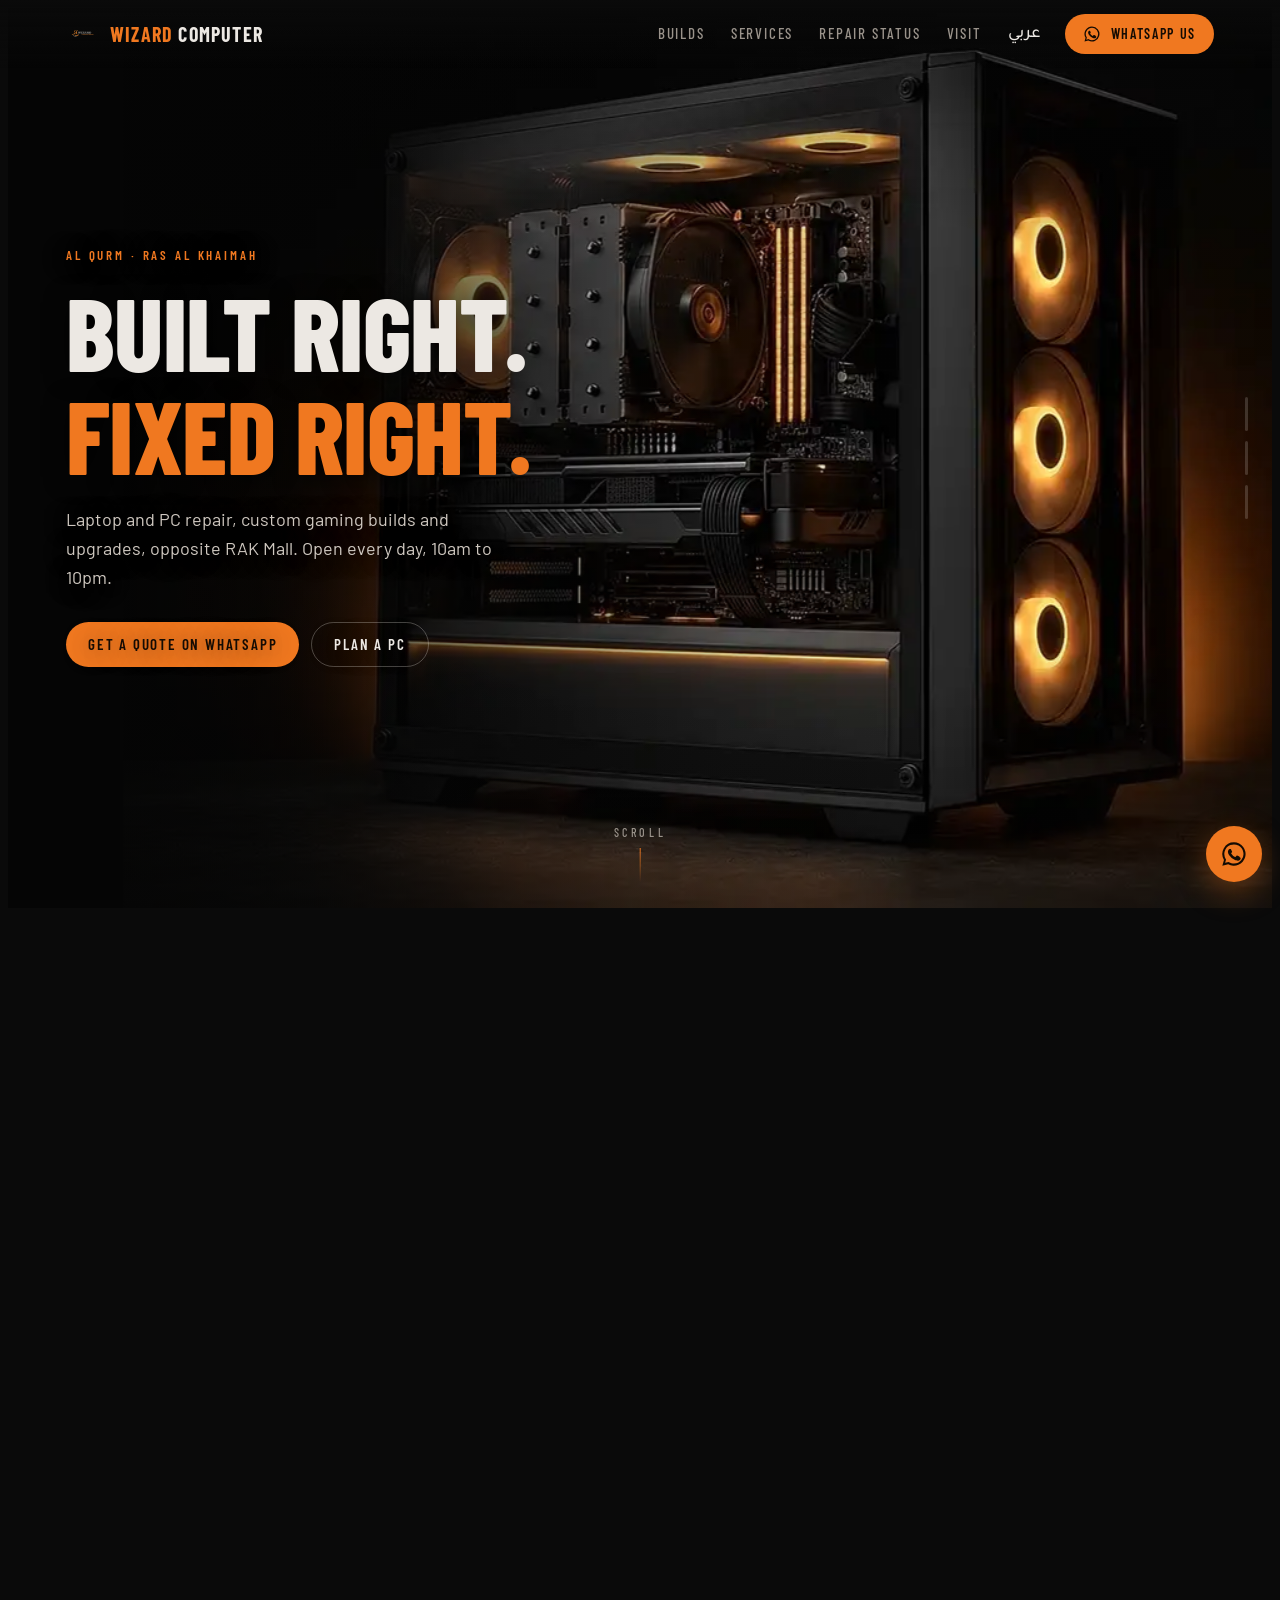
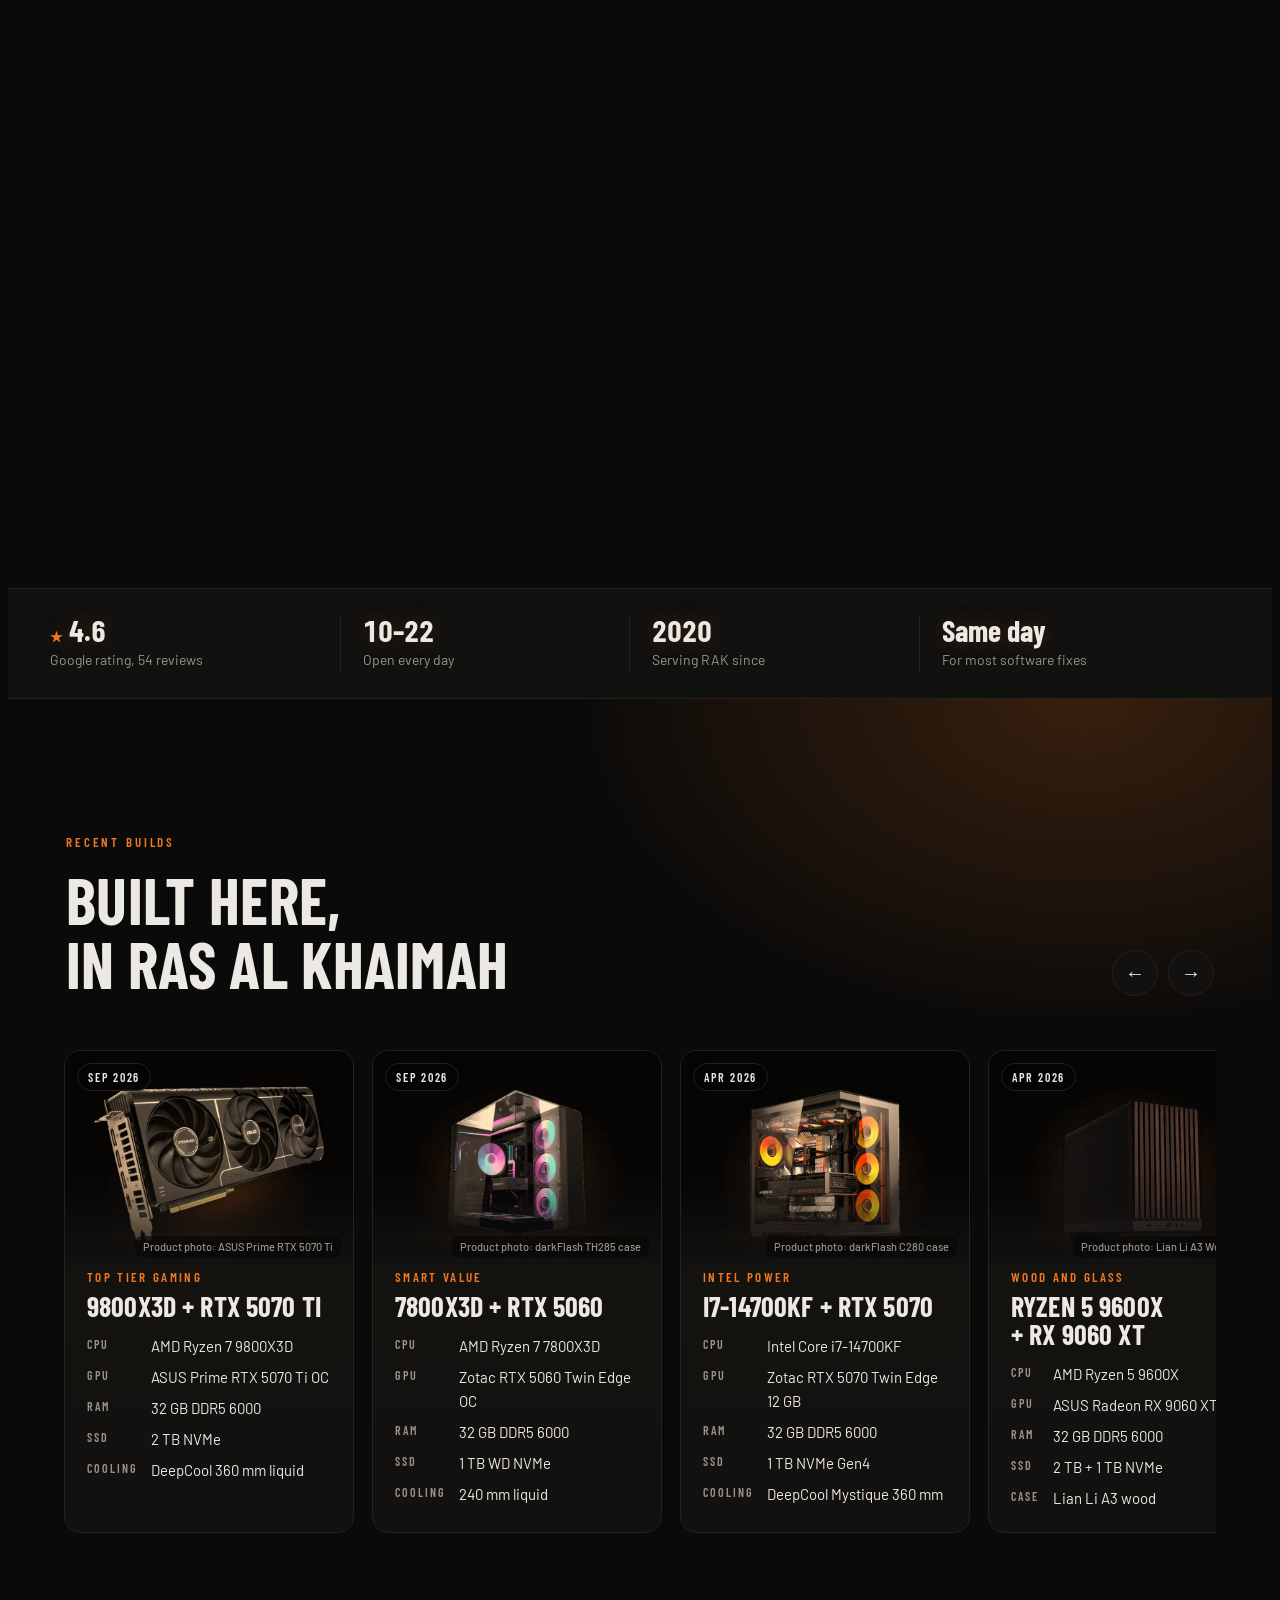
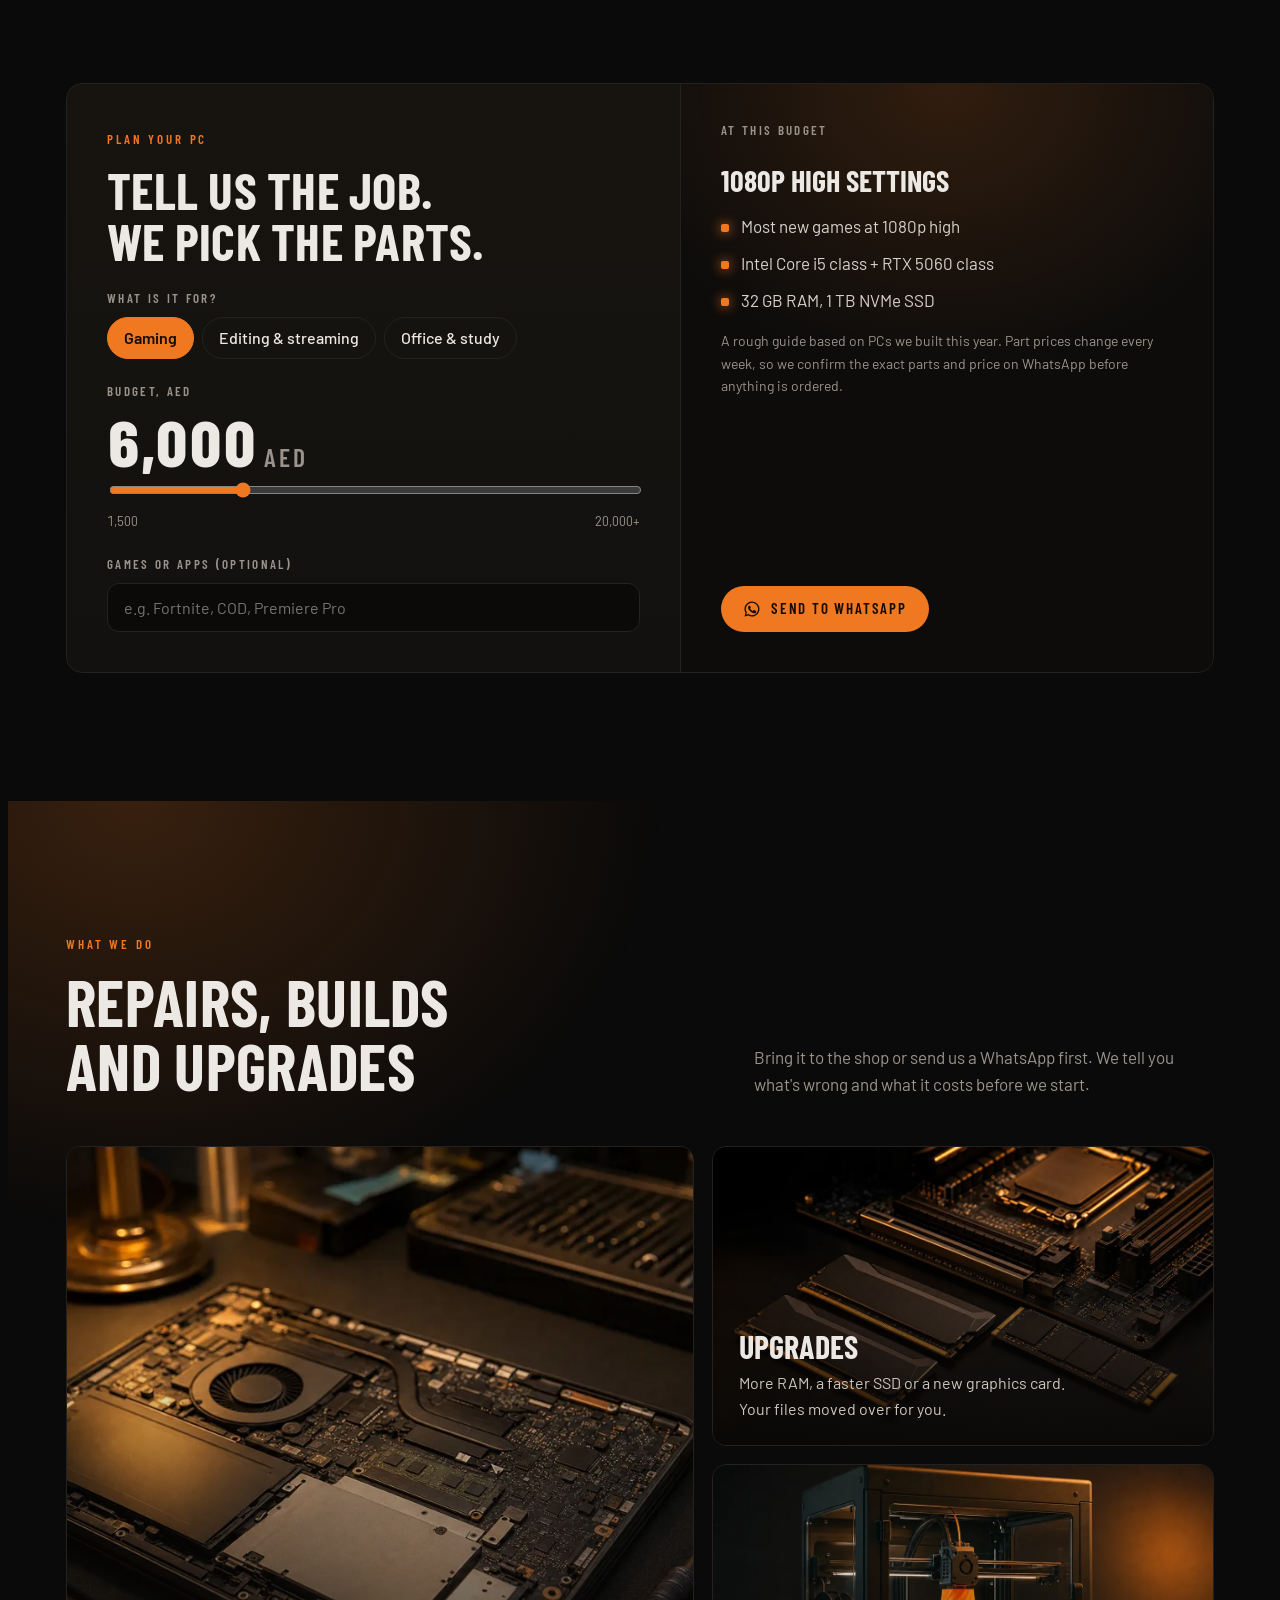
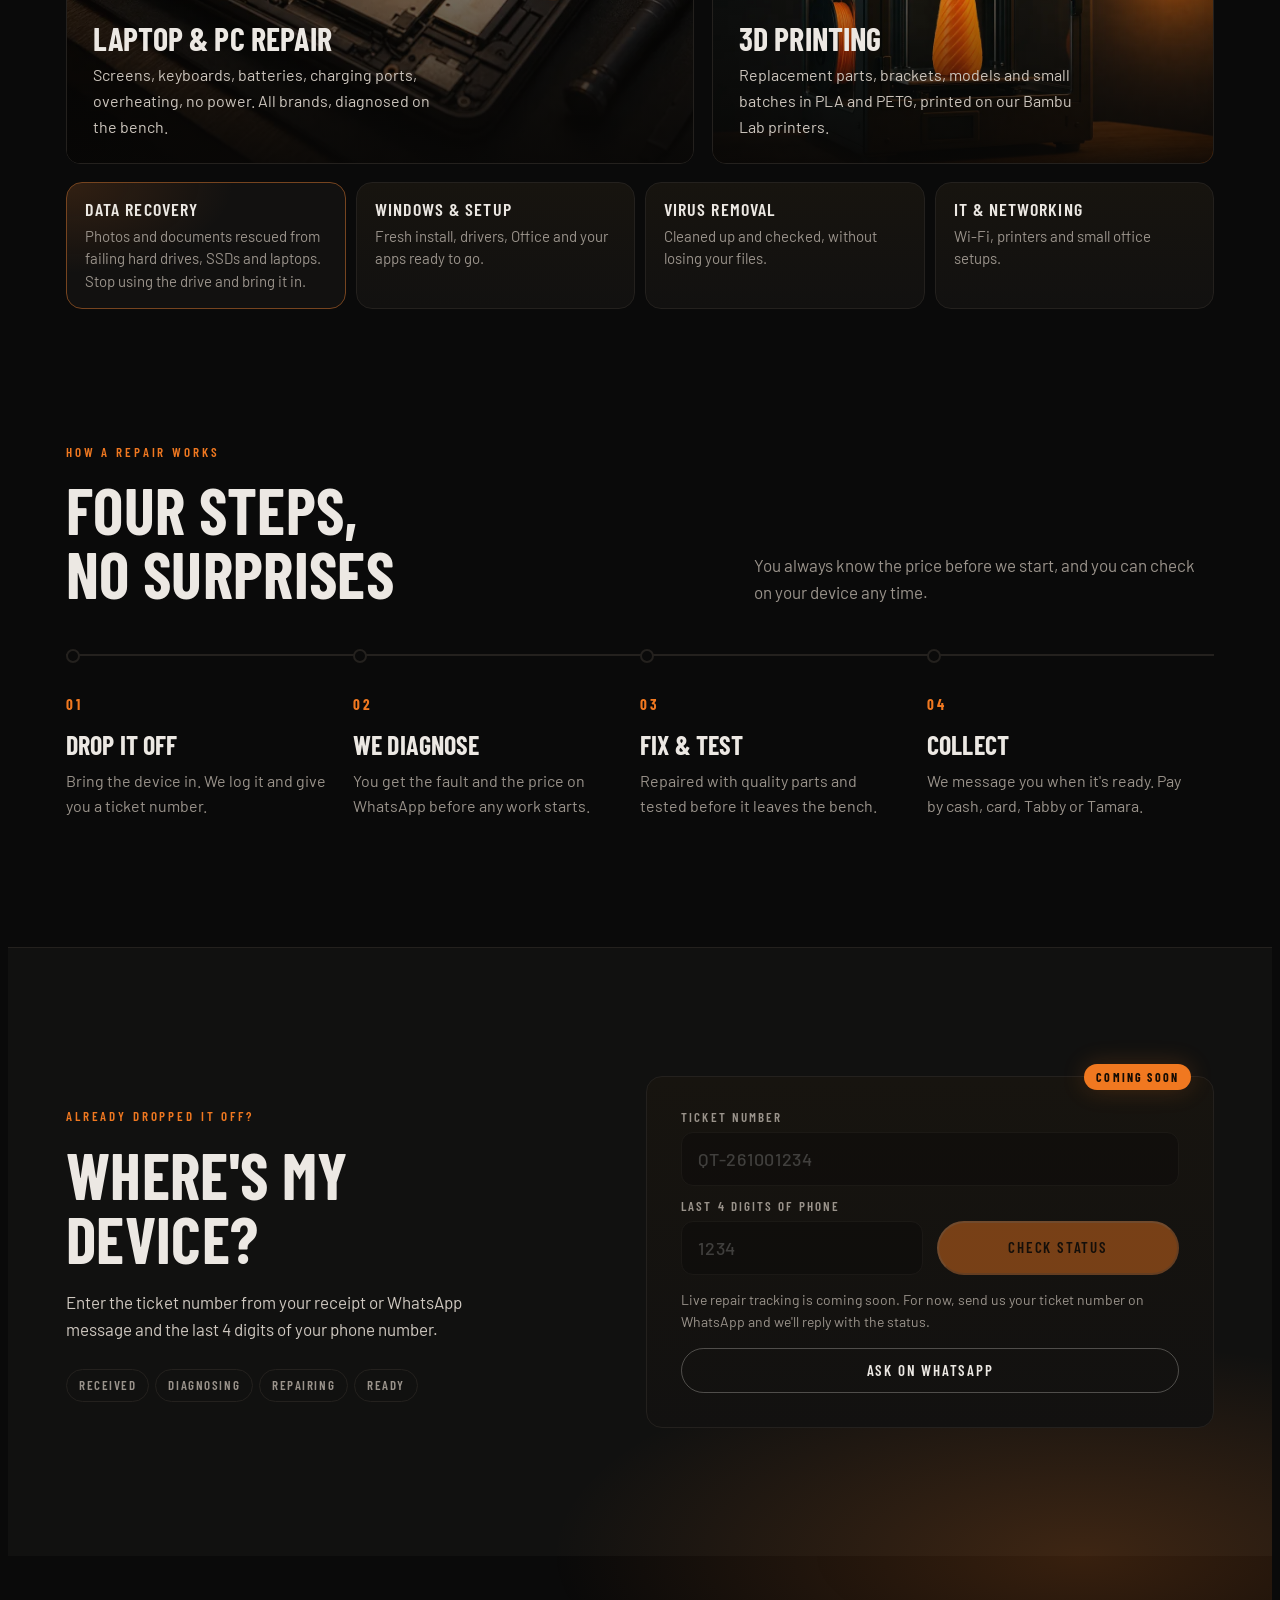
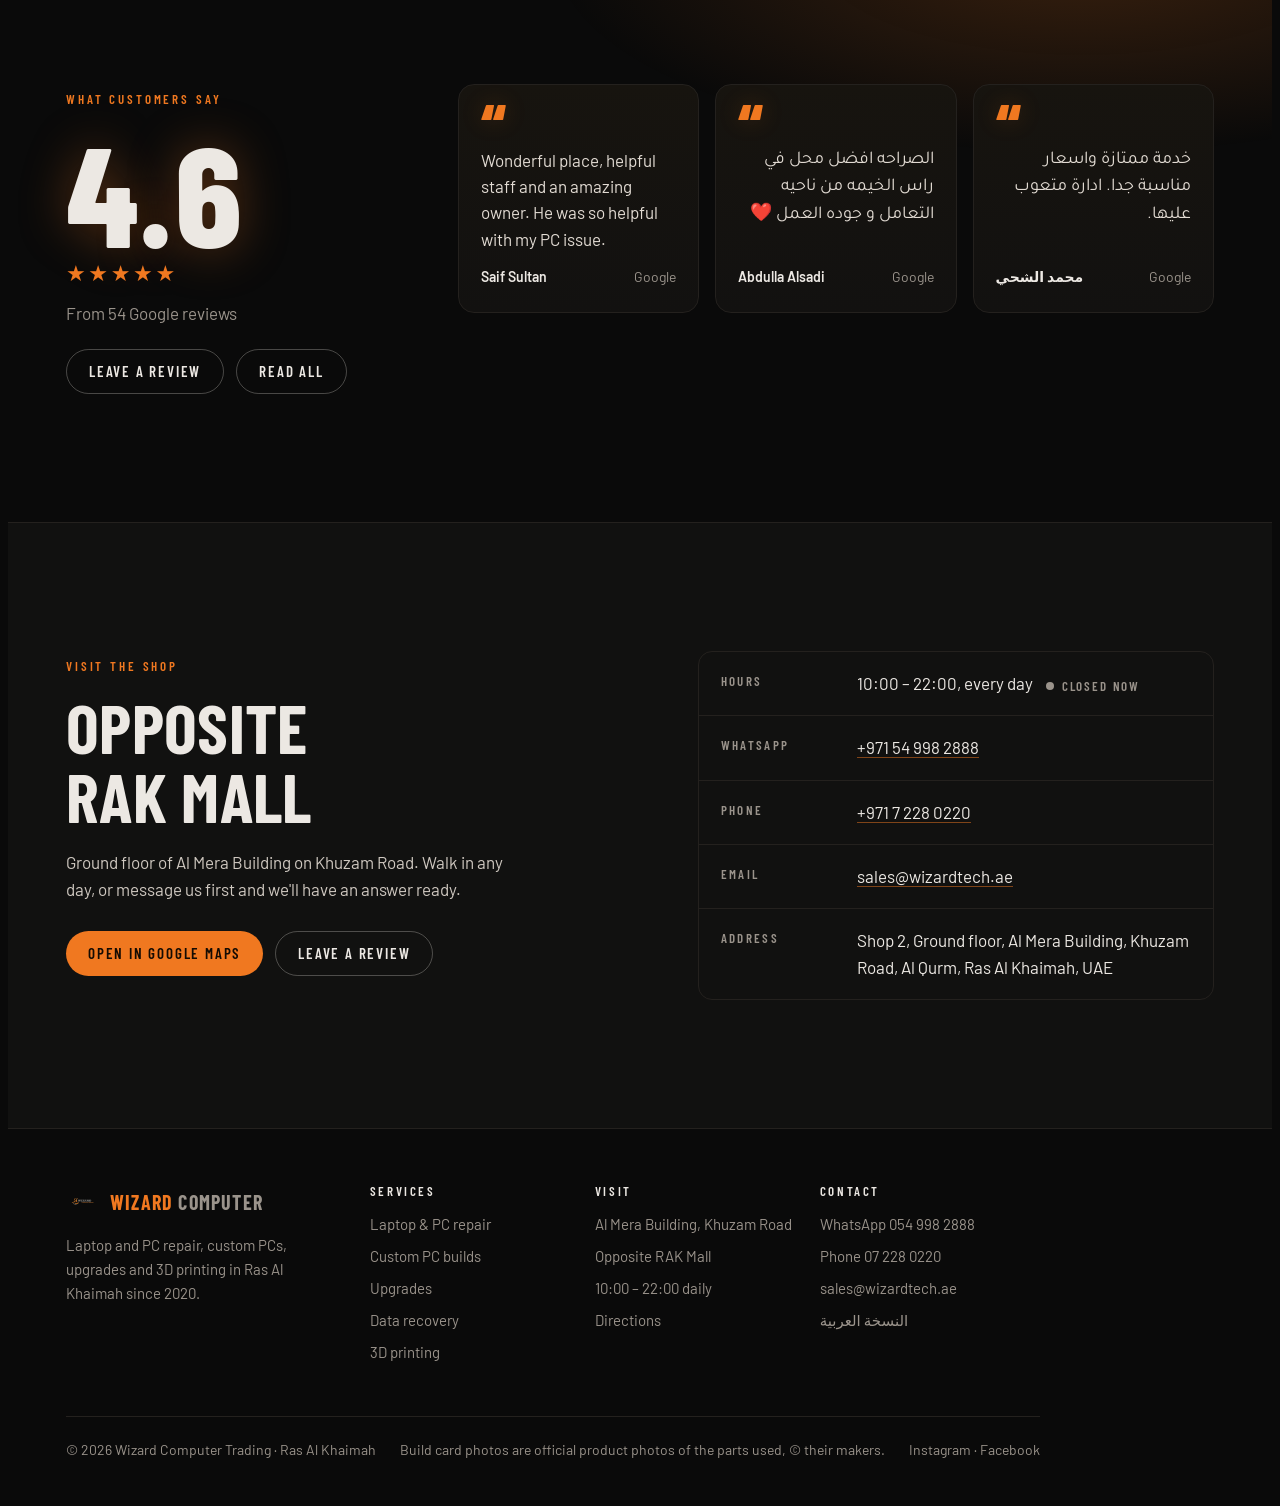
==== commit f03d0e30: "Website v2: builds, PC planner, Arabic page, glowing sections - Recent builds rail (real shop builds" ====
--- a/index.html
+++ b/index.html
@@ -66,186 +66,15 @@
     gtag('js', new Date());
     gtag('config', 'AW-855929188');
   </script>
+<link rel="alternate" hreflang="en" href="https://wizardtech.ae/">
+<link rel="alternate" hreflang="ar" href="https://wizardtech.ae/ar/">
+<link rel="alternate" hreflang="x-default" href="https://wizardtech.ae/">
 <link rel="preconnect" href="https://fonts.googleapis.com">
 <link rel="preconnect" href="https://fonts.gstatic.com" crossorigin>
-<link rel="stylesheet" href="https://fonts.googleapis.com/css2?family=Barlow+Condensed:wght@500;600;700;800&family=Barlow:wght@400;500;600&family=Tajawal:wght@500;700&display=swap">
+<link rel="stylesheet" href="https://fonts.googleapis.com/css2?family=Barlow+Condensed:wght@500;600;700;800&family=Barlow:wght@400;500;600&family=Tajawal:wght@400;500;700;800&display=swap">
 <link rel="preload" as="image" href="img/start.webp">
-<style>
-/* Layout: one pinned cinematic stage that scrubs three real shots on scroll, then a calm, ruled landing page. */
-:root{
-  --bg:#0a0a0a; --bg2:#111110; --line:#24211e; --ink:#ece8e3; --muted:#9a938b;
-  --orange:#F07820; --orange-hi:#ff9a4a;
-  --display:"Barlow Condensed","Arial Narrow",Arial,sans-serif;
-  --body:"Barlow",system-ui,-apple-system,"Segoe UI",sans-serif;
-  --ar:"Tajawal","Geeza Pro",Tahoma,sans-serif;
-  --gut-l:max(16px,env(safe-area-inset-left,0px));
-  --gut-r:max(16px,env(safe-area-inset-right,0px));
-  color-scheme:dark;
-}
-*{box-sizing:border-box}
-html{scroll-behavior:smooth}
-body{background:var(--bg);color:var(--ink);font:400 17px/1.6 var(--body);-webkit-font-smoothing:antialiased;overflow-x:hidden}
-a{color:inherit}
-.wrap{max-width:1180px;margin:0 auto;padding-left:var(--gut-l);padding-right:var(--gut-r)}
-h1,h2,h3{font-family:var(--display);font-weight:700;letter-spacing:.005em;line-height:1;text-wrap:balance;margin:0}
-.eyebrow{font:600 13px/1 var(--display);letter-spacing:.22em;text-transform:uppercase;color:var(--orange)}
-:focus-visible{outline:2px solid var(--orange);outline-offset:3px;border-radius:4px}
-
-/* nav */
-.nav{position:fixed;inset:0 0 auto 0;z-index:20;padding-top:env(safe-area-inset-top,0px);
-  background:linear-gradient(var(--bg),color-mix(in srgb,var(--bg) 0%,transparent));transition:background .3s}
-.nav.solid{background:color-mix(in srgb,var(--bg) 88%,transparent);backdrop-filter:blur(10px);border-bottom:1px solid var(--line)}
-.nav .wrap{display:flex;align-items:center;gap:24px;height:68px}
-.brand{display:flex;align-items:center;gap:10px;text-decoration:none;font:700 20px/1 var(--display);letter-spacing:.06em;text-transform:uppercase}
-.brand img{width:34px;height:34px;object-fit:contain}
-.brand span b{color:var(--orange);font-weight:700}
-.nav nav{display:flex;gap:26px;margin-left:auto;font:500 15px/1 var(--display);letter-spacing:.12em;text-transform:uppercase}
-.nav nav a{text-decoration:none;color:var(--muted);transition:color .2s}
-.nav nav a:hover{color:var(--ink)}
-.btn{display:inline-flex;align-items:center;gap:10px;padding:14px 22px;border-radius:999px;text-decoration:none;
-  font:600 15px/1 var(--display);letter-spacing:.12em;text-transform:uppercase;transition:transform .2s,background .2s,border-color .2s}
-.btn:hover{transform:translateY(-1px)}
-.btn-primary{background:var(--orange);color:#140b03}
-.btn-primary:hover{background:var(--orange-hi)}
-.btn-ghost{border:1px solid color-mix(in srgb,var(--ink) 28%,transparent);color:var(--ink)}
-.btn-ghost:hover{border-color:var(--orange)}
-.nav .btn{padding:11px 18px;font-size:14px}
-.btn svg{width:18px;height:18px;flex:none}
-
-/* story stage */
-.story{position:relative;height:420vh}
-.stage{--shift:9vw;position:sticky;top:0;height:100vh;height:100svh;overflow:hidden;background:#050505}
-.seq{position:absolute;inset:0;width:100%;height:100%;transform:translateX(var(--shift,0))}
-.shots{position:absolute;inset:0;transform:translateX(var(--shift,0))}
-.shot{position:absolute;inset:0;width:100%;height:100%;object-fit:cover;object-position:50% 55%;will-change:opacity,transform;opacity:0}
-.shot.s1{opacity:1}
-.vignette{position:absolute;inset:0;pointer-events:none;
-  background:radial-gradient(ellipse at 55% 50%,transparent 45%,rgba(5,5,5,.75) 100%),linear-gradient(90deg,rgba(5,5,5,.85) 0%,rgba(5,5,5,.15) 45%,transparent 70%)}
-.cap{position:absolute;left:0;right:0;bottom:0;top:0;display:flex;align-items:center;pointer-events:none}
-.cap .wrap{width:100%}
-.cap-in{max-width:520px;pointer-events:auto;transition:opacity .2s}
-.cap h1{font-size:clamp(52px,8vw,108px);font-weight:800;text-transform:uppercase;letter-spacing:-.005em}
-.cap h1 em{font-style:normal;color:var(--orange)}
-.cap h2{font-size:clamp(40px,5.4vw,72px);text-transform:uppercase}
-.cap p{color:#cfc8c0;font-size:18px;margin:20px 0 0;max-width:44ch}
-.cap .eyebrow{display:block;margin-bottom:18px}
-.cap .row{display:flex;flex-wrap:wrap;gap:12px;margin-top:30px}
-.cap-2,.cap-3{opacity:0}
-.specs{list-style:none;padding:0;margin:24px 0 0;display:grid;grid-template-columns:auto 1fr;gap:10px 18px;font-size:16px}
-.specs dt{font:600 13px/1.6 var(--display);letter-spacing:.18em;text-transform:uppercase;color:var(--orange)}
-.specs dd{margin:0;color:#d8d1c9}
-.progress{position:absolute;right:var(--gut-r);top:50%;transform:translateY(-50%);display:grid;gap:10px;margin-right:8px}
-.progress i{display:block;width:3px;height:34px;background:color-mix(in srgb,var(--ink) 18%,transparent);border-radius:2px;overflow:hidden;position:relative}
-.progress i b{position:absolute;inset:0;background:var(--orange);transform-origin:top;transform:scaleY(0)}
-.scroll-hint{position:absolute;left:50%;bottom:calc(26px + env(safe-area-inset-bottom,0px));transform:translateX(-50%);
-  font:500 12px/1 var(--display);letter-spacing:.3em;text-transform:uppercase;color:var(--muted);display:flex;flex-direction:column;align-items:center;gap:10px}
-.scroll-hint::after{content:"";width:1px;height:34px;background:linear-gradient(var(--orange),transparent);animation:drip 1.8s ease-in-out infinite}
-@keyframes drip{0%{transform:scaleY(0);transform-origin:top}50%{transform:scaleY(1);transform-origin:top}51%{transform-origin:bottom}100%{transform:scaleY(0);transform-origin:bottom}}
-
-/* trust strip */
-.strip{border-top:1px solid var(--line);border-bottom:1px solid var(--line);background:var(--bg2)}
-.strip .wrap{display:grid;grid-template-columns:repeat(4,1fr);padding-block:26px}
-.strip div{padding:0 22px;border-left:1px solid var(--line)}
-.strip div:first-child{border-left:0;padding-left:0}
-.strip strong{display:block;font:700 30px/1 var(--display);font-variant-numeric:tabular-nums}
-.strip strong .star{color:var(--orange)}
-.strip span{color:var(--muted);font-size:14px}
-
-/* sections */
-section.block{padding-block:clamp(72px,10vw,128px)}
-.head{display:flex;flex-wrap:wrap;align-items:end;justify-content:space-between;gap:20px;margin-bottom:48px}
-.head h2{font-size:clamp(38px,5vw,64px);text-transform:uppercase;margin-top:14px}
-.head p{color:var(--muted);max-width:46ch;margin:0}
-
-.services{display:grid;grid-template-columns:1.25fr 1fr;grid-template-rows:auto auto;gap:18px}
-.card{position:relative;border-radius:14px;overflow:hidden;background:var(--bg2);border:1px solid var(--line);min-height:300px;display:flex;align-items:flex-end}
-.card img{position:absolute;inset:0;width:100%;height:100%;object-fit:cover;transition:transform 1.2s cubic-bezier(.2,.7,.2,1)}
-.card:hover img{transform:scale(1.04)}
-.card::after{content:"";position:absolute;inset:0;background:linear-gradient(180deg,transparent 30%,rgba(8,7,6,.92) 100%)}
-.card .txt{position:relative;z-index:1;padding:26px 26px 24px}
-.card h3{font-size:32px;text-transform:uppercase}
-.card p{margin:8px 0 0;color:#cdc6be;font-size:16px;max-width:40ch}
-.card.big{grid-row:span 2;min-height:520px}
-.also{margin-top:18px;border:1px solid var(--line);border-radius:14px;display:grid;grid-template-columns:repeat(4,1fr)}
-.also div{padding:22px 24px;border-left:1px solid var(--line);min-width:0}
-.also div:first-child{border-left:0}
-.also h4{margin:0 0 6px;font:600 18px/1.2 var(--display);letter-spacing:.06em;text-transform:uppercase}
-.also p{margin:0;color:var(--muted);font-size:15px;line-height:1.5}
-
-.steps{display:grid;grid-template-columns:repeat(4,1fr);gap:0;border-top:1px solid var(--line)}
-.steps li{list-style:none;padding:28px 24px 0 0;position:relative;min-width:0}
-.steps li::before{content:"";position:absolute;top:-1px;left:0;width:48px;height:2px;background:var(--orange)}
-.steps{padding:0;margin:0;counter-reset:s}
-.steps .n{font:700 15px/1 var(--display);letter-spacing:.18em;color:var(--orange)}
-.steps h3{font-size:26px;text-transform:uppercase;margin:14px 0 10px}
-.steps p{margin:0;color:var(--muted);font-size:16px;max-width:30ch}
-
-.visit{display:grid;grid-template-columns:1.1fr 1fr;gap:clamp(28px,5vw,72px);align-items:start}
-.visit h2{font-size:clamp(40px,5.4vw,72px);text-transform:uppercase;margin-top:14px}
-.visit .lead{color:#cfc8c0;margin:18px 0 28px;max-width:44ch}
-.info{border:1px solid var(--line);border-radius:14px;overflow:hidden}
-.info dl{margin:0;display:grid}
-.info .r{display:grid;grid-template-columns:120px 1fr;gap:16px;padding:18px 22px;border-top:1px solid var(--line)}
-.info .r:first-child{border-top:0}
-.info dt{font:600 13px/1.7 var(--display);letter-spacing:.18em;text-transform:uppercase;color:var(--muted)}
-.info dd{margin:0;font-size:17px;min-width:0;overflow-wrap:anywhere}
-.info dd a{text-decoration:none;border-bottom:1px solid color-mix(in srgb,var(--orange) 50%,transparent)}
-.info dd a:hover{color:var(--orange-hi)}
-.open{display:inline-flex;align-items:center;gap:8px;font:600 13px/1 var(--display);letter-spacing:.14em;text-transform:uppercase;margin-left:10px;color:var(--muted)}
-.open::before{content:"";width:8px;height:8px;border-radius:50%;background:var(--muted)}
-.open.yes{color:#7bd88f}.open.yes::before{background:#7bd88f;box-shadow:0 0 0 4px rgba(123,216,143,.15)}
-.ar{font-family:var(--ar);direction:rtl;text-align:right;color:#cfc8c0;font-size:18px;line-height:1.8;margin-top:28px;padding-top:24px;border-top:1px solid var(--line)}
-.ar strong{display:block;font-weight:700;color:var(--ink);font-size:22px}
-
-footer{border-top:1px solid var(--line);padding-block:28px calc(28px + env(safe-area-inset-bottom,0px));color:var(--muted);font-size:14px}
-footer .wrap{display:flex;flex-wrap:wrap;gap:12px 28px;justify-content:space-between}
-footer a{text-decoration:none}footer a:hover{color:var(--ink)}
-
-.wa-float{position:fixed;z-index:30;right:calc(18px + env(safe-area-inset-right,0px));bottom:calc(18px + env(safe-area-inset-bottom,0px));
-  width:56px;height:56px;border-radius:50%;background:var(--orange);color:#140b03;display:grid;place-items:center;box-shadow:0 10px 30px rgba(240,120,32,.35);transition:transform .2s}
-.wa-float:hover{transform:scale(1.06)}
-.wa-float svg{width:28px;height:28px}
-
-/* responsive */
-@media (max-width:900px){
-  .stage{--shift:0px}
-  .nav nav{display:none}
-  .nav .btn{margin-left:auto}
-  .services{grid-template-columns:1fr}
-  .card.big{grid-row:auto;min-height:380px}
-  .also{grid-template-columns:1fr 1fr}
-  .also div:nth-child(3){border-left:0}
-  .also div:nth-child(n+3){border-top:1px solid var(--line)}
-  .steps{grid-template-columns:1fr 1fr;row-gap:36px}
-  .visit{grid-template-columns:1fr}
-  .strip .wrap{grid-template-columns:1fr 1fr;row-gap:22px}
-  .strip div:nth-child(3){border-left:0;padding-left:0}
-}
-@media (max-width:640px){
-  body{font-size:16px}
-  .seq{top:calc(60px + env(safe-area-inset-top,0px));height:38svh}
-  .story{height:380vh}
-  .shot{object-fit:contain;object-position:50% 22%;top:calc(64px + env(safe-area-inset-top,0px));height:52%}
-  .vignette{background:linear-gradient(180deg,transparent 42%,rgba(5,5,5,.85) 52%,#050505 60%)}
-  .cap{align-items:flex-start;padding-top:calc(64px + 40svh + env(safe-area-inset-top,0px))}
-  .cap h1{font-size:clamp(44px,13vw,64px)}
-  .cap h2{font-size:clamp(34px,10vw,48px)}
-  .cap p{font-size:16px;margin-top:14px}
-  .progress{display:none}
-  .scroll-hint{display:none}
-  .steps{grid-template-columns:1fr}
-  .also{grid-template-columns:1fr}
-  .also div{border-left:0!important;border-top:1px solid var(--line)}
-  .also div:first-child{border-top:0}
-  .info .r{grid-template-columns:1fr;gap:4px}
-  .nav .brand span{font-size:17px}
-}
-@media (prefers-reduced-motion:reduce){
-  html{scroll-behavior:auto}
-  .scroll-hint::after{animation:none}
-  .card img{transition:none}
-}
-</style>
+<link rel="stylesheet" href="assets/base.css">
+<link rel="stylesheet" href="assets/v2.css">
 </head>
 <body>
 
@@ -256,12 +85,14 @@
       <span><b>Wizard</b> Computer</span>
     </a>
     <nav aria-label="Main">
+      <a href="#builds">Builds</a>
       <a href="#services">Services</a>
-      <a href="#how">How it works</a>
+      <a href="#status">Repair status</a>
       <a href="#visit">Visit</a>
+      <a class="lang" href="ar/" hreflang="ar" lang="ar">عربي</a>
     </nav>
     <a class="btn btn-primary" href="https://wa.me/971549982888" target="_blank" rel="noopener">
-      <svg viewBox="0 0 24 24" fill="currentColor" aria-hidden="true"><path d="M12 2a10 10 0 0 0-8.6 15.1L2 22l5-1.3A10 10 0 1 0 12 2Zm0 18.2c-1.5 0-3-.4-4.3-1.2l-.3-.2-3 .8.8-2.9-.2-.3A8.2 8.2 0 1 1 12 20.2Zm4.5-6.1c-.2-.1-1.5-.7-1.7-.8-.2-.1-.4-.1-.6.1l-.8 1c-.1.2-.3.2-.5.1a6.7 6.7 0 0 1-3.3-2.9c-.2-.4.3-.4.7-1.3.1-.2 0-.3 0-.4l-.8-1.8c-.2-.5-.4-.4-.6-.4h-.5a1 1 0 0 0-.7.3 3 3 0 0 0-.9 2.2 5.2 5.2 0 0 0 1.1 2.8 11.9 11.9 0 0 0 4.6 4c1.7.7 2.4.8 3.2.7.5-.1 1.5-.6 1.8-1.2.2-.6.2-1.1.1-1.2l-.5-.3Z"/></svg>
+      <svg viewBox="0 0 24 24" fill="currentColor" aria-hidden="true"><use href="#i-wa"/></svg>
       WhatsApp us
     </a>
   </div>
@@ -271,9 +102,9 @@
   <section class="story" id="story" aria-label="Inside a Wizard custom PC">
     <div class="stage">
       <div class="shots">
-      <img class="shot s1" src="img/start.webp" alt="A custom gaming PC with warm orange lighting behind tempered glass" fetchpriority="high">
-      <img class="shot s2" src="img/k2_open.webp" alt="The same PC with the glass panel removed, showing the graphics card, cooler and memory" loading="eager">
-      <img class="shot s3" src="img/k3_exploded.webp" alt="The PC taken apart into its parts: graphics card, cooler, memory, motherboard and fans" loading="eager">
+        <img class="shot s1" src="img/start.webp" alt="A custom gaming PC with warm orange lighting behind tempered glass" fetchpriority="high">
+        <img class="shot s2" src="img/k2_open.webp" alt="The same PC with the glass panel removed, showing the graphics card, cooler and memory" loading="eager">
+        <img class="shot s3" src="img/k3_exploded.webp" alt="The PC taken apart into its parts: graphics card, cooler, memory, motherboard and fans" loading="eager">
       </div>
       <canvas class="seq" id="seq" hidden></canvas>
       <div class="vignette"></div>
@@ -284,7 +115,7 @@
         <p>Laptop and PC repair, custom gaming builds and upgrades, opposite RAK Mall. Open every day, 10am to 10pm.</p>
         <div class="row">
           <a class="btn btn-primary" href="https://wa.me/971549982888" target="_blank" rel="noopener">Get a quote on WhatsApp</a>
-          <a class="btn btn-ghost" href="https://maps.app.goo.gl/7NcixfYXc6wzQTgb9" target="_blank" rel="noopener">Directions</a>
+          <a class="btn btn-ghost" href="#planner">Plan a PC</a>
         </div>
       </div></div></div>
 
@@ -319,52 +150,166 @@
     </div>
   </div>
 
-  <section class="block" id="services">
-    <div class="wrap">
-      <div class="head">
+  <!-- BUILDS: real builds from the shop's invoices (specs only). Photos are samples until the shop sends real ones. -->
+  <section class="block lit" id="builds">
+    <div class="wrap">
+      <div class="head rv">
+        <div><span class="eyebrow">Recent builds</span><h2>Built here,<br>in Ras Al Khaimah</h2></div>
+        <div class="railnav"><button type="button" data-rail="-1" aria-label="Previous builds"><span>←</span></button><button type="button" data-rail="1" aria-label="Next builds"><span>→</span></button></div>
+      </div>
+      <div class="rail rv" id="rail" tabindex="0" aria-label="Recent PC builds">
+        <article class="build glowcard">
+          <div class="ph"><img src="img/builds/b1.webp" alt="" loading="lazy" width="800" height="600"><span class="when">Sep 2026</span><span class="sample">Product photo: ASUS Prime RTX 5070 Ti</span></div>
+          <div class="bd"><span class="tag">Top tier gaming</span><h3>9800X3D + RTX 5070 Ti</h3>
+            <dl><dt>CPU</dt><dd>AMD Ryzen 7 9800X3D</dd><dt>GPU</dt><dd>ASUS Prime RTX 5070 Ti OC</dd><dt>RAM</dt><dd>32 GB DDR5 6000</dd><dt>SSD</dt><dd>2 TB NVMe</dd><dt>Cooling</dt><dd>DeepCool 360 mm liquid</dd></dl></div>
+        </article>
+        <article class="build glowcard">
+          <div class="ph"><img src="img/builds/b2.webp" alt="" loading="lazy" width="800" height="600"><span class="when">Sep 2026</span><span class="sample">Product photo: darkFlash TH285 case</span></div>
+          <div class="bd"><span class="tag">Smart value</span><h3>7800X3D + RTX 5060</h3>
+            <dl><dt>CPU</dt><dd>AMD Ryzen 7 7800X3D</dd><dt>GPU</dt><dd>Zotac RTX 5060 Twin Edge OC</dd><dt>RAM</dt><dd>32 GB DDR5 6000</dd><dt>SSD</dt><dd>1 TB WD NVMe</dd><dt>Cooling</dt><dd>240 mm liquid</dd></dl></div>
+        </article>
+        <article class="build glowcard">
+          <div class="ph"><img src="img/builds/b3.webp" alt="" loading="lazy" width="800" height="600"><span class="when">Apr 2026</span><span class="sample">Product photo: darkFlash C280 case</span></div>
+          <div class="bd"><span class="tag">Intel power</span><h3>i7-14700KF + RTX 5070</h3>
+            <dl><dt>CPU</dt><dd>Intel Core i7-14700KF</dd><dt>GPU</dt><dd>Zotac RTX 5070 Twin Edge 12 GB</dd><dt>RAM</dt><dd>32 GB DDR5 6000</dd><dt>SSD</dt><dd>1 TB NVMe Gen4</dd><dt>Cooling</dt><dd>DeepCool Mystique 360 mm</dd></dl></div>
+        </article>
+        <article class="build glowcard">
+          <div class="ph"><img src="img/builds/b4.webp" alt="" loading="lazy" width="800" height="600"><span class="when">Apr 2026</span><span class="sample">Product photo: Lian Li A3 Wood case</span></div>
+          <div class="bd"><span class="tag">Wood and glass</span><h3>Ryzen 5 9600X + RX 9060 XT</h3>
+            <dl><dt>CPU</dt><dd>AMD Ryzen 5 9600X</dd><dt>GPU</dt><dd>ASUS Radeon RX 9060 XT 16 GB</dd><dt>RAM</dt><dd>32 GB DDR5 6000</dd><dt>SSD</dt><dd>2 TB + 1 TB NVMe</dd><dt>Case</dt><dd>Lian Li A3 wood</dd></dl></div>
+        </article>
+        <article class="build glowcard">
+          <div class="ph"><img src="img/builds/b5.webp" alt="" loading="lazy" width="800" height="600"><span class="when">Aug 2026</span><span class="sample">Product photo: ASUS Prime AP202 case</span></div>
+          <div class="bd"><span class="tag">First gaming PC</span><h3>i5-14400F + RTX 5060</h3>
+            <dl><dt>CPU</dt><dd>Intel Core i5-14400F</dd><dt>GPU</dt><dd>Zotac RTX 5060 Twin Edge</dd><dt>RAM</dt><dd>32 GB</dd><dt>SSD</dt><dd>1 TB NVMe</dd><dt>Extras</dt><dd>240 Hz 27" monitor</dd></dl></div>
+        </article>
+        <article class="build glowcard cta">
+          <span class="eyebrow">Yours next</span>
+          <h3>What do you want to run?</h3>
+          <p>Pick a use and a budget. We'll send you the parts list on WhatsApp.</p>
+          <a class="btn btn-primary" href="#planner">Plan my PC</a>
+        </article>
+      </div>
+    </div>
+  </section>
+
+  <!-- PLANNER -->
+  <section class="block" id="planner" style="padding-top:0">
+    <div class="wrap">
+      <div class="planner glowcard rv">
+        <div class="ctl">
+          <div><span class="eyebrow">Plan your PC</span><h2 style="font-size:clamp(34px,4vw,52px);text-transform:uppercase;margin-top:12px">Tell us the job.<br>We pick the parts.</h2></div>
+          <div><span class="lbl" id="useLbl">What is it for?</span>
+            <div class="seg" role="group" aria-labelledby="useLbl">
+              <button type="button" data-use="gaming" aria-pressed="true">Gaming</button>
+              <button type="button" data-use="create" aria-pressed="false">Editing &amp; streaming</button>
+              <button type="button" data-use="office" aria-pressed="false">Office &amp; study</button>
+            </div></div>
+          <div><label class="lbl" for="bud">Budget, AED</label>
+            <div class="budget"><span id="budOut">6,000</span><small>AED</small></div>
+            <input type="range" id="bud" min="1500" max="20000" step="250" value="6000">
+            <div class="ticks"><span>1,500</span><span>20,000+</span></div></div>
+          <div><label class="lbl" for="planNotes">Games or apps (optional)</label>
+            <input type="text" id="planNotes" placeholder="e.g. Fortnite, COD, Premiere Pro" autocomplete="off"></div>
+        </div>
+        <div class="out" aria-live="polite">
+          <span class="lbl">At this budget</span>
+          <div class="tier" id="tier">1080p high settings</div>
+          <ul class="expect" id="expect"></ul>
+          <p class="fine">A rough guide based on PCs we built this year. Part prices change every week, so we confirm the exact parts and price on WhatsApp before anything is ordered.</p>
+          <a class="btn btn-primary" id="planGo" href="https://wa.me/971549982888" target="_blank" rel="noopener">
+            <svg viewBox="0 0 24 24" fill="currentColor" aria-hidden="true"><use href="#i-wa"/></svg>Send to WhatsApp</a>
+        </div>
+      </div>
+    </div>
+  </section>
+
+  <section class="block lit left" id="services">
+    <div class="wrap">
+      <div class="head rv">
         <div><span class="eyebrow">What we do</span><h2>Repairs, builds<br>and upgrades</h2></div>
         <p>Bring it to the shop or send us a WhatsApp first. We tell you what's wrong and what it costs before we start.</p>
       </div>
       <div class="services">
-        <article class="card big">
+        <article class="card big rv">
           <img src="img/s_laptop.webp" alt="A laptop opened on a repair bench with precision tools" loading="lazy">
           <div class="txt"><h3>Laptop &amp; PC repair</h3><p>Screens, keyboards, batteries, charging ports, overheating, no power. All brands, diagnosed on the bench.</p></div>
         </article>
-        <article class="card">
+        <article class="card rv d1">
           <img src="img/s_upgrade.webp" alt="DDR5 memory and an NVMe SSD next to a motherboard" loading="lazy">
           <div class="txt"><h3>Upgrades</h3><p>More RAM, a faster SSD or a new graphics card. Your files moved over for you.</p></div>
         </article>
-        <article class="card">
+        <article class="card rv d2">
           <img src="img/s_print.webp" alt="An enclosed 3D printer printing an orange part" loading="lazy">
-          <div class="txt"><h3>3D printing</h3><p>Replacement parts, brackets, models and small batches in PLA and PETG.</p></div>
-        </article>
-      </div>
-      <div class="also">
-        <div><h4>Windows &amp; setup</h4><p>Fresh install, drivers, Office and your apps ready to go.</p></div>
-        <div><h4>Virus removal</h4><p>Cleaned up and checked, without losing your files.</p></div>
-        <div><h4>Data recovery</h4><p>Photos and documents rescued from failing drives.</p></div>
-        <div><h4>IT &amp; networking</h4><p>Wi-Fi, printers and small office setups.</p></div>
+          <div class="txt"><h3>3D printing</h3><p>Replacement parts, brackets, models and small batches in PLA and PETG, printed on our Bambu Lab printers.</p></div>
+        </article>
+      </div>
+      <div class="chips">
+        <div class="chip glowcard hot rv"><h4>Data recovery</h4><p>Photos and documents rescued from failing hard drives, SSDs and laptops. Stop using the drive and bring it in.</p></div>
+        <div class="chip glowcard rv d1"><h4>Windows &amp; setup</h4><p>Fresh install, drivers, Office and your apps ready to go.</p></div>
+        <div class="chip glowcard rv d2"><h4>Virus removal</h4><p>Cleaned up and checked, without losing your files.</p></div>
+        <div class="chip glowcard rv d3"><h4>IT &amp; networking</h4><p>Wi-Fi, printers and small office setups.</p></div>
       </div>
     </div>
   </section>
 
   <section class="block" id="how" style="padding-top:0">
     <div class="wrap">
-      <div class="head">
+      <div class="head rv">
         <div><span class="eyebrow">How a repair works</span><h2>Four steps,<br>no surprises</h2></div>
+        <p>You always know the price before we start, and you can check on your device any time.</p>
       </div>
       <ol class="steps">
-        <li><span class="n">01</span><h3>Drop it off</h3><p>Bring the device in. We log it and give you a ticket number.</p></li>
-        <li><span class="n">02</span><h3>We diagnose</h3><p>You get the fault and the price on WhatsApp before any work starts.</p></li>
-        <li><span class="n">03</span><h3>Fix &amp; test</h3><p>Repaired with quality parts and tested before it leaves the bench.</p></li>
-        <li><span class="n">04</span><h3>Collect</h3><p>We message you when it's ready. Pay by cash, card, Tabby or Tamara.</p></li>
+        <li><span class="dot"></span><span class="n">01</span><h3>Drop it off</h3><p>Bring the device in. We log it and give you a ticket number.</p></li>
+        <li><span class="dot"></span><span class="n">02</span><h3>We diagnose</h3><p>You get the fault and the price on WhatsApp before any work starts.</p></li>
+        <li><span class="dot"></span><span class="n">03</span><h3>Fix &amp; test</h3><p>Repaired with quality parts and tested before it leaves the bench.</p></li>
+        <li><span class="dot"></span><span class="n">04</span><h3>Collect</h3><p>We message you when it's ready. Pay by cash, card, Tabby or Tamara.</p></li>
       </ol>
+    </div>
+  </section>
+
+  <section class="block lit low" id="status" style="background:var(--bg2);border-top:1px solid var(--line)">
+    <div class="wrap status">
+      <div class="rv">
+        <span class="eyebrow">Already dropped it off?</span>
+        <h2 style="font-size:clamp(38px,5vw,64px);text-transform:uppercase;margin-top:14px">Where's my<br>device?</h2>
+        <p style="color:#cfc8c0;max-width:44ch;margin:18px 0 0">Enter the ticket number from your receipt or WhatsApp message and the last 4 digits of your phone number.</p>
+        <ol class="track" aria-label="Repair stages"><li>Received</li><li>Diagnosing</li><li>Repairing</li><li>Ready</li></ol>
+      </div>
+      <form class="glowcard rv d1 soon" id="statusForm" novalidate aria-describedby="soonNote">
+        <span class="soon-badge">Coming soon</span>
+        <label class="full">Ticket number<input id="ticket" name="ticket" disabled placeholder="QT-261001234"></label>
+        <label>Last 4 digits of phone<input id="last4" name="last4" disabled placeholder="1234"></label>
+        <button class="btn btn-primary" type="button" disabled style="align-self:end;height:54px">Check status</button>
+        <p class="msg" id="soonNote">Live repair tracking is coming soon. For now, send us your ticket number on WhatsApp and we'll reply with the status.</p>
+        <a class="btn btn-ghost full" style="justify-content:center" href="https://wa.me/971549982888?text=Hi%2C%20what%20is%20the%20status%20of%20my%20repair%3F%20Ticket%3A%20" target="_blank" rel="noopener">Ask on WhatsApp</a>
+      </form>
+    </div>
+  </section>
+
+  <section class="block lit" id="reviews">
+    <div class="wrap reviews">
+      <div class="rv">
+        <span class="eyebrow">What customers say</span>
+        <div class="score" style="margin-top:18px">4.6</div>
+        <div class="stars" aria-label="4.6 out of 5 stars">★★★★★</div>
+        <p style="color:var(--muted);margin:10px 0 22px">From 54 Google reviews</p>
+        <div style="display:flex;flex-wrap:wrap;gap:12px">
+          <a class="btn btn-ghost" href="https://g.page/r/CYK3SrXTfwKSEAE/review" target="_blank" rel="noopener">Leave a review</a>
+          <a class="btn btn-ghost" href="https://maps.app.goo.gl/7NcixfYXc6wzQTgb9" target="_blank" rel="noopener">Read all</a>
+        </div>
+      </div>
+      <div class="quotes">
+        <blockquote class="quote glowcard rv" style="margin:0"><p>Wonderful place, helpful staff and an amazing owner. He was so helpful with my PC issue.</p><footer><b>Saif Sultan</b><span>Google</span></footer></blockquote>
+        <blockquote class="quote glowcard rv d1" style="margin:0"><p lang="ar">الصراحه افضل محل في راس الخيمه من ناحيه التعامل و جوده العمل ❤️</p><footer><b>Abdulla Alsadi</b><span>Google</span></footer></blockquote>
+        <blockquote class="quote glowcard rv d2" style="margin:0"><p lang="ar">خدمة ممتازة واسعار مناسبة جدا. ادارة متعوب عليها.</p><footer><b>محمد الشحي</b><span>Google</span></footer></blockquote>
+      </div>
     </div>
   </section>
 
   <section class="block" id="visit" style="background:var(--bg2);border-top:1px solid var(--line)">
     <div class="wrap visit">
-      <div>
+      <div class="rv">
         <span class="eyebrow">Visit the shop</span>
         <h2>Opposite<br>RAK Mall</h2>
         <p class="lead">Ground floor of Al Mera Building on Khuzam Road. Walk in any day, or message us first and we'll have an answer ready.</p>
@@ -372,12 +317,8 @@
           <a class="btn btn-primary" href="https://maps.app.goo.gl/7NcixfYXc6wzQTgb9" target="_blank" rel="noopener">Open in Google Maps</a>
           <a class="btn btn-ghost" href="https://g.page/r/CYK3SrXTfwKSEAE/review" target="_blank" rel="noopener">Leave a review</a>
         </div>
-        <div class="ar" lang="ar">
-          <strong>صيانة كمبيوتر ولابتوب في رأس الخيمة</strong>
-          تجميع أجهزة الألعاب، الترقيات والطباعة ثلاثية الأبعاد. محل 2، بناية الميرا، شارع خزام، مقابل راك مول. مفتوح يومياً من 10 صباحاً حتى 10 مساءً.
-        </div>
-      </div>
-      <div class="info">
+      </div>
+      <div class="info rv d1">
         <dl>
           <div class="r"><dt>Hours</dt><dd>10:00 – 22:00, every day <span class="open" id="openNow">Checking</span></dd></div>
           <div class="r"><dt>WhatsApp</dt><dd><a href="https://wa.me/971549982888" target="_blank" rel="noopener">+971 54 998 2888</a></dd></div>
@@ -390,86 +331,62 @@
   </section>
 </main>
 
-<footer>
+<footer class="foot">
   <div class="wrap">
-    <span>© <span id="yr">2026</span> Wizard Computer Trading · Ras Al Khaimah</span>
-    <span><a href="https://www.instagram.com/wizardtech.ae/" target="_blank" rel="noopener">Instagram</a> · <a href="https://www.facebook.com/wizt3ch/" target="_blank" rel="noopener">Facebook</a></span>
+    <div class="cols">
+      <div><a class="brand" href="#top"><img src="img/logo.png" alt="" width="34" height="34"><span><b>Wizard</b> Computer</span></a>
+        <p style="margin:14px 0 0;max-width:34ch">Laptop and PC repair, custom PCs, upgrades and 3D printing in Ras Al Khaimah since 2020.</p></div>
+      <div><h5>Services</h5><ul><li><a href="#services">Laptop &amp; PC repair</a></li><li><a href="#builds">Custom PC builds</a></li><li><a href="#services">Upgrades</a></li><li><a href="#services">Data recovery</a></li><li><a href="#services">3D printing</a></li></ul></div>
+      <div><h5>Visit</h5><ul><li>Al Mera Building, Khuzam Road</li><li>Opposite RAK Mall</li><li>10:00 – 22:00 daily</li><li><a href="https://maps.app.goo.gl/7NcixfYXc6wzQTgb9" target="_blank" rel="noopener">Directions</a></li></ul></div>
+      <div><h5>Contact</h5><ul><li><a href="https://wa.me/971549982888" target="_blank" rel="noopener">WhatsApp 054 998 2888</a></li><li><a href="tel:+97172280220">Phone 07 228 0220</a></li><li><a href="mailto:sales@wizardtech.ae">sales@wizardtech.ae</a></li><li><a href="ar/" lang="ar" hreflang="ar">النسخة العربية</a></li></ul></div>
+    </div>
+    <div class="base"><span>© <span id="yr">2026</span> Wizard Computer Trading · Ras Al Khaimah</span>
+      <span>Build card photos are official product photos of the parts used, © their makers.</span>
+      <span><a href="https://www.instagram.com/wizardtech.ae/" target="_blank" rel="noopener">Instagram</a> · <a href="https://www.facebook.com/wizt3ch/" target="_blank" rel="noopener">Facebook</a></span></div>
   </div>
 </footer>
 
 <a class="wa-float" href="https://wa.me/971549982888" target="_blank" rel="noopener" aria-label="Chat with us on WhatsApp">
-  <svg viewBox="0 0 24 24" fill="currentColor" aria-hidden="true"><path d="M12 2a10 10 0 0 0-8.6 15.1L2 22l5-1.3A10 10 0 1 0 12 2Zm0 18.2c-1.5 0-3-.4-4.3-1.2l-.3-.2-3 .8.8-2.9-.2-.3A8.2 8.2 0 1 1 12 20.2Zm4.5-6.1c-.2-.1-1.5-.7-1.7-.8-.2-.1-.4-.1-.6.1l-.8 1c-.1.2-.3.2-.5.1a6.7 6.7 0 0 1-3.3-2.9c-.2-.4.3-.4.7-1.3.1-.2 0-.3 0-.4l-.8-1.8c-.2-.5-.4-.4-.6-.4h-.5a1 1 0 0 0-.7.3 3 3 0 0 0-.9 2.2 5.2 5.2 0 0 0 1.1 2.8 11.9 11.9 0 0 0 4.6 4c1.7.7 2.4.8 3.2.7.5-.1 1.5-.6 1.8-1.2.2-.6.2-1.1.1-1.2l-.5-.3Z"/></svg>
+  <svg viewBox="0 0 24 24" fill="currentColor" aria-hidden="true"><use href="#i-wa"/></svg>
 </a>
+<nav class="actbar" aria-label="Quick contact">
+  <a class="wa" href="https://wa.me/971549982888" target="_blank" rel="noopener"><svg viewBox="0 0 24 24" fill="currentColor" aria-hidden="true"><use href="#i-wa"/></svg>WhatsApp</a>
+  <a href="tel:+97172280220">Call</a>
+  <a href="https://maps.app.goo.gl/7NcixfYXc6wzQTgb9" target="_blank" rel="noopener">Map</a>
+</nav>
+
+<svg width="0" height="0" style="position:absolute" aria-hidden="true"><symbol id="i-wa" viewBox="0 0 24 24"><path d="M12 2a10 10 0 0 0-8.6 15.1L2 22l5-1.3A10 10 0 1 0 12 2Zm0 18.2c-1.5 0-3-.4-4.3-1.2l-.3-.2-3 .8.8-2.9-.2-.3A8.2 8.2 0 1 1 12 20.2Zm4.5-6.1c-.2-.1-1.5-.7-1.7-.8-.2-.1-.4-.1-.6.1l-.8 1c-.1.2-.3.2-.5.1a6.7 6.7 0 0 1-3.3-2.9c-.2-.4.3-.4.7-1.3.1-.2 0-.3 0-.4l-.8-1.8c-.2-.5-.4-.4-.6-.4h-.5a1 1 0 0 0-.7.3 3 3 0 0 0-.9 2.2 5.2 5.2 0 0 0 1.1 2.8 11.9 11.9 0 0 0 4.6 4c1.7.7 2.4.8 3.2.7.5-.1 1.5-.6 1.8-1.2.2-.6.2-1.1.1-1.2l-.5-.3Z"/></symbol></svg>
 
 <script>
-/* Scroll video: set count to the number of frames in frames/ (f_001.webp ...). 0 = photo crossfade. */
-var SEQ={count:120,path:function(i){return (innerWidth<=900?'frames-m':'frames')+'/f_'+String(i).padStart(3,'0')+'.webp'}};
+window.SITE={base:'',lang:'en',t:{
+  useNames:{gaming:'Gaming',create:'Editing and streaming',office:'Office and study'},
+  planMsg:'Hi Wizard Computer, I want a PC for {use}. My budget is about AED {budget}.',
+  planNotes:'Games/apps:',
+  tiers:{
+    gaming:[
+      {min:0,name:'Esports at 1080p',get:['Valorant, Fortnite, CS2 and Rocket League at high frame rates','Entry graphics card, 16 GB RAM, 512 GB SSD','Room to add a better graphics card later']},
+      {min:5000,name:'1080p high settings',get:['Most new games at 1080p high','Intel Core i5 class + RTX 5060 class','32 GB RAM, 1 TB NVMe SSD']},
+      {min:8000,name:'1440p high settings',get:['New games at 1440p, high refresh esports','Ryzen 7 X3D or Core i7 class + RTX 5060–5070 class','32 GB DDR5, liquid or big tower cooler']},
+      {min:11000,name:'1440p max, 4K ready',get:['Max settings at 1440p, 4K with upscaling','Ryzen 7 9800X3D + RTX 5070 Ti class','32 GB DDR5 6000, 2 TB NVMe, 360 mm liquid cooler, 850 W Gold PSU']},
+      {min:16000,name:'No limits',get:['4K high refresh, streaming while gaming','RTX 5080 class and up','64 GB DDR5 if you also create']}],
+    create:[
+      {min:0,name:'Photo editing and 1080p video',get:['Lightroom, Photoshop, Canva, 1080p edits','6–8 core CPU, 16–32 GB RAM','Fast NVMe SSD']},
+      {min:6000,name:'4K editing, smooth streaming',get:['Premiere, DaVinci Resolve 4K timelines','RTX 5060–5070 class for encoding and effects','32 GB RAM, 2 TB NVMe']},
+      {min:10000,name:'Pro creator',get:['Heavy 4K/6K, 3D, game + stream on one PC','Ryzen 9 or Core i9 class, RTX 5070 Ti and up','64 GB RAM, separate project SSD']},
+      {min:16000,name:'Workstation',get:['3D rendering, AI tools, big projects','Top GPU with 16 GB+ memory','64–128 GB RAM']}],
+    office:[
+      {min:0,name:'Office and study',get:['Word, Excel, browser, Zoom','Core i3 / Ryzen 3 class, 8–16 GB RAM','SSD for fast start-up, Windows set up']},
+      {min:2500,name:'Fast office',get:['Many tabs, big Excel files, two screens','Core i5 / Ryzen 5 class, 16 GB RAM','1 TB NVMe SSD']},
+      {min:4000,name:'Pro desk',get:['Heavy spreadsheets, accounting, light design','Core i7 / Ryzen 7 class, 32 GB RAM','Quiet cooling, room to grow']}]
+  },
+  badTicket:'Check the ticket number. It starts with QT-, for example QT-261001234.',
+  badLast4:'Enter the last 4 digits of the phone number you gave us.',
+  statusWa:'Opening WhatsApp. Our team replies with your device status.',
+  statusMsg:'Hi, what is the status of my repair {t}?',
+  checking:'Checking…', notFound:"We couldn't find that ticket. Message us on WhatsApp and we'll check.",
+  openNow:'Open now', closedNow:'Closed now'
+}};
 </script>
-<script>
-(function(){
-  var story=document.getElementById('story'), nav=document.getElementById('nav');
-  var s1=document.querySelector('.s1'), s2=document.querySelector('.s2'), s3=document.querySelector('.s3');
-  var c1=document.querySelector('.cap-1'), c2=document.querySelector('.cap-2'), c3=document.querySelector('.cap-3');
-  var bars=document.querySelectorAll('.progress b'), hint=document.querySelector('.scroll-hint');
-  var reduce=matchMedia('(prefers-reduced-motion: reduce)').matches;
-  function clamp(v){return v<0?0:v>1?1:v}
-  function ramp(p,a,b){return clamp((p-a)/(b-a))}
-  function ease(t){return t<.5?2*t*t:1-Math.pow(-2*t+2,2)/2}
-  function show(el,o){el.style.opacity=o.toFixed(3);var on=o>.5;el.setAttribute('aria-hidden',on?'false':'true');el.firstElementChild.firstElementChild.style.pointerEvents=on?'auto':'none'}
-  var cv=document.getElementById('seq'), ctx=cv.getContext('2d'), imgs=[], last=-1, useSeq=SEQ.count>0;
-  if(useSeq){
-    document.querySelector('.shots').hidden=true; cv.hidden=false;
-    for(var i=1;i<=SEQ.count;i++){var im=new Image();im.decoding='async';im.src=SEQ.path(i);
-      (function(k){im.onload=function(){if(k===0||last===-1)draw(Math.max(last,0),true)}})(i-1);imgs.push(im)}
-  }
-  function size(){var d=Math.min(devicePixelRatio||1,2);cv.width=Math.round(cv.clientWidth*d);cv.height=Math.round(cv.clientHeight*d);last=-1}
-  function draw(i,force){
-    if(!force&&i===last)return;
-    var im=imgs[i];
-    if(!im||!im.complete||!im.naturalWidth){for(var j=i;j>=0;j--){if(imgs[j].complete&&imgs[j].naturalWidth){im=imgs[j];break}}if(!im||!im.naturalWidth)return}
-    last=i;var W=cv.width,H=cv.height,iw=im.naturalWidth,ih=im.naturalHeight;
-    var narrow=innerWidth<=640, sc=narrow?Math.max(W*1.12/iw,H/ih):Math.max(W/iw,H/ih);
-    var w=iw*sc,h=ih*sc;ctx.fillStyle='#050505';ctx.fillRect(0,0,W,H);ctx.drawImage(im,(W-w)/2,(H-h)*.55,w,h);
-  }
-  if(useSeq){size();addEventListener('resize',function(){size();req()})}
-  var ticking=false;
-  function frame(){
-    ticking=false;
-    var r=story.getBoundingClientRect(), total=story.offsetHeight-innerHeight;
-    var p=clamp(-r.top/total);
-    // shot opacities: closed -> open -> exploded
-    if(useSeq){draw(Math.min(SEQ.count-1,Math.round(ramp(p,0,.92)*(SEQ.count-1))))}
-    var a=ease(ramp(p,.22,.40)), b=ease(ramp(p,.56,.72));
-    s1.style.opacity=(1-a).toFixed(3);
-    s2.style.opacity=(a*(1-b)).toFixed(3);
-    s3.style.opacity=b.toFixed(3);
-    if(!reduce){
-      // slow push-in; shot 2 is framed wider, so it starts larger to line up with shot 1
-      s1.style.transform='scale('+(1+p*.18)+')';
-      s2.style.transform='scale('+(1.16+p*.12)+') translateY(-1%)';
-      s3.style.transform='scale('+(1.02+(p-.56)*.10)+')';
-    }
-    show(c1,1-ramp(p,.12,.24));
-    show(c2,ramp(p,.30,.40)*(1-ramp(p,.56,.64)));
-    show(c3,ramp(p,.70,.80));
-    bars[0].style.transform='scaleY('+ramp(p,0,.33)+')';
-    bars[1].style.transform='scaleY('+ramp(p,.33,.66)+')';
-    bars[2].style.transform='scaleY('+ramp(p,.66,1)+')';
-    if(hint) hint.style.opacity=(1-ramp(p,0,.06)).toFixed(2);
-    nav.classList.toggle('solid',scrollY>innerHeight*.5 && p>=1 || r.bottom<innerHeight);
-  }
-  function req(){if(!ticking){ticking=true;requestAnimationFrame(frame)}}
-  addEventListener('scroll',req,{passive:true});addEventListener('resize',req);
-  frame();
-
-  // open-now badge in Gulf time (UTC+4)
-  try{
-    var now=new Date(), h=(now.getUTCHours()+4)%24, el=document.getElementById('openNow');
-    if(h>=10&&h<22){el.textContent='Open now';el.classList.add('yes')}else{el.textContent='Closed now'}
-    document.getElementById('yr').textContent=String(now.getFullYear());
-  }catch(e){}
-})();
-</script>
-
+<script src="assets/site.js"></script>
 </body>
 </html>
--- a/assets/base.css
+++ b/assets/base.css
@@ -0,0 +1,175 @@
+
+/* Layout: one pinned cinematic stage that scrubs three real shots on scroll, then a calm, ruled landing page. */
+:root{
+  --bg:#0a0a0a; --bg2:#111110; --line:#24211e; --ink:#ece8e3; --muted:#9a938b;
+  --orange:#F07820; --orange-hi:#ff9a4a;
+  --display:"Barlow Condensed","Arial Narrow",Arial,sans-serif;
+  --body:"Barlow",system-ui,-apple-system,"Segoe UI",sans-serif;
+  --ar:"Tajawal","Geeza Pro",Tahoma,sans-serif;
+  --gut-l:max(16px,env(safe-area-inset-left,0px));
+  --gut-r:max(16px,env(safe-area-inset-right,0px));
+  color-scheme:dark;
+}
+*{box-sizing:border-box}
+html{scroll-behavior:smooth}
+body{background:var(--bg);color:var(--ink);font:400 17px/1.6 var(--body);-webkit-font-smoothing:antialiased;overflow-x:hidden}
+a{color:inherit}
+.wrap{max-width:1180px;margin:0 auto;padding-left:var(--gut-l);padding-right:var(--gut-r)}
+h1,h2,h3{font-family:var(--display);font-weight:700;letter-spacing:.005em;line-height:1;text-wrap:balance;margin:0}
+.eyebrow{font:600 13px/1 var(--display);letter-spacing:.22em;text-transform:uppercase;color:var(--orange)}
+:focus-visible{outline:2px solid var(--orange);outline-offset:3px;border-radius:4px}
+
+/* nav */
+.nav{position:fixed;inset:0 0 auto 0;z-index:20;padding-top:env(safe-area-inset-top,0px);
+  background:linear-gradient(var(--bg),color-mix(in srgb,var(--bg) 0%,transparent));transition:background .3s}
+.nav.solid{background:color-mix(in srgb,var(--bg) 88%,transparent);backdrop-filter:blur(10px);border-bottom:1px solid var(--line)}
+.nav .wrap{display:flex;align-items:center;gap:24px;height:68px}
+.brand{display:flex;align-items:center;gap:10px;text-decoration:none;font:700 20px/1 var(--display);letter-spacing:.06em;text-transform:uppercase}
+.brand img{width:34px;height:34px;object-fit:contain}
+.brand span b{color:var(--orange);font-weight:700}
+.nav nav{display:flex;gap:26px;margin-left:auto;font:500 15px/1 var(--display);letter-spacing:.12em;text-transform:uppercase}
+.nav nav a{text-decoration:none;color:var(--muted);transition:color .2s}
+.nav nav a:hover{color:var(--ink)}
+.btn{display:inline-flex;align-items:center;gap:10px;padding:14px 22px;border-radius:999px;text-decoration:none;
+  font:600 15px/1 var(--display);letter-spacing:.12em;text-transform:uppercase;transition:transform .2s,background .2s,border-color .2s}
+.btn:hover{transform:translateY(-1px)}
+.btn-primary{background:var(--orange);color:#140b03}
+.btn-primary:hover{background:var(--orange-hi)}
+.btn-ghost{border:1px solid color-mix(in srgb,var(--ink) 28%,transparent);color:var(--ink)}
+.btn-ghost:hover{border-color:var(--orange)}
+.nav .btn{padding:11px 18px;font-size:14px}
+.btn svg{width:18px;height:18px;flex:none}
+
+/* story stage */
+.story{position:relative;height:420vh}
+.stage{--shift:9vw;position:sticky;top:0;height:100vh;height:100svh;overflow:hidden;background:#050505}
+.seq{position:absolute;inset:0;width:100%;height:100%;transform:translateX(var(--shift,0))}
+.shots{position:absolute;inset:0;transform:translateX(var(--shift,0))}
+.shot{position:absolute;inset:0;width:100%;height:100%;object-fit:cover;object-position:50% 55%;will-change:opacity,transform;opacity:0}
+.shot.s1{opacity:1}
+.vignette{position:absolute;inset:0;pointer-events:none;
+  background:radial-gradient(ellipse at 55% 50%,transparent 45%,rgba(5,5,5,.75) 100%),linear-gradient(90deg,rgba(5,5,5,.85) 0%,rgba(5,5,5,.15) 45%,transparent 70%)}
+.cap{position:absolute;left:0;right:0;bottom:0;top:0;display:flex;align-items:center;pointer-events:none}
+.cap .wrap{width:100%}
+.cap-in{max-width:520px;pointer-events:auto;transition:opacity .2s}
+.cap h1{font-size:clamp(52px,8vw,108px);font-weight:800;text-transform:uppercase;letter-spacing:-.005em}
+.cap h1 em{font-style:normal;color:var(--orange)}
+.cap h2{font-size:clamp(40px,5.4vw,72px);text-transform:uppercase}
+.cap p{color:#cfc8c0;font-size:18px;margin:20px 0 0;max-width:44ch}
+.cap .eyebrow{display:block;margin-bottom:18px}
+.cap .row{display:flex;flex-wrap:wrap;gap:12px;margin-top:30px}
+.cap-2,.cap-3{opacity:0}
+.specs{list-style:none;padding:0;margin:24px 0 0;display:grid;grid-template-columns:auto 1fr;gap:10px 18px;font-size:16px}
+.specs dt{font:600 13px/1.6 var(--display);letter-spacing:.18em;text-transform:uppercase;color:var(--orange)}
+.specs dd{margin:0;color:#d8d1c9}
+.progress{position:absolute;right:var(--gut-r);top:50%;transform:translateY(-50%);display:grid;gap:10px;margin-right:8px}
+.progress i{display:block;width:3px;height:34px;background:color-mix(in srgb,var(--ink) 18%,transparent);border-radius:2px;overflow:hidden;position:relative}
+.progress i b{position:absolute;inset:0;background:var(--orange);transform-origin:top;transform:scaleY(0)}
+.scroll-hint{position:absolute;left:50%;bottom:calc(26px + env(safe-area-inset-bottom,0px));transform:translateX(-50%);
+  font:500 12px/1 var(--display);letter-spacing:.3em;text-transform:uppercase;color:var(--muted);display:flex;flex-direction:column;align-items:center;gap:10px}
+.scroll-hint::after{content:"";width:1px;height:34px;background:linear-gradient(var(--orange),transparent);animation:drip 1.8s ease-in-out infinite}
+@keyframes drip{0%{transform:scaleY(0);transform-origin:top}50%{transform:scaleY(1);transform-origin:top}51%{transform-origin:bottom}100%{transform:scaleY(0);transform-origin:bottom}}
+
+/* trust strip */
+.strip{border-top:1px solid var(--line);border-bottom:1px solid var(--line);background:var(--bg2)}
+.strip .wrap{display:grid;grid-template-columns:repeat(4,1fr);padding-block:26px}
+.strip div{padding:0 22px;border-left:1px solid var(--line)}
+.strip div:first-child{border-left:0;padding-left:0}
+.strip strong{display:block;font:700 30px/1 var(--display);font-variant-numeric:tabular-nums}
+.strip strong .star{color:var(--orange)}
+.strip span{color:var(--muted);font-size:14px}
+
+/* sections */
+section.block{padding-block:clamp(72px,10vw,128px)}
+.head{display:flex;flex-wrap:wrap;align-items:end;justify-content:space-between;gap:20px;margin-bottom:48px}
+.head h2{font-size:clamp(38px,5vw,64px);text-transform:uppercase;margin-top:14px}
+.head p{color:var(--muted);max-width:46ch;margin:0}
+
+.services{display:grid;grid-template-columns:1.25fr 1fr;grid-template-rows:auto auto;gap:18px}
+.card{position:relative;border-radius:14px;overflow:hidden;background:var(--bg2);border:1px solid var(--line);min-height:300px;display:flex;align-items:flex-end}
+.card img{position:absolute;inset:0;width:100%;height:100%;object-fit:cover;transition:transform 1.2s cubic-bezier(.2,.7,.2,1)}
+.card:hover img{transform:scale(1.04)}
+.card::after{content:"";position:absolute;inset:0;background:linear-gradient(180deg,transparent 30%,rgba(8,7,6,.92) 100%)}
+.card .txt{position:relative;z-index:1;padding:26px 26px 24px}
+.card h3{font-size:32px;text-transform:uppercase}
+.card p{margin:8px 0 0;color:#cdc6be;font-size:16px;max-width:40ch}
+.card.big{grid-row:span 2;min-height:520px}
+.also{margin-top:18px;border:1px solid var(--line);border-radius:14px;display:grid;grid-template-columns:repeat(4,1fr)}
+.also div{padding:22px 24px;border-left:1px solid var(--line);min-width:0}
+.also div:first-child{border-left:0}
+.also h4{margin:0 0 6px;font:600 18px/1.2 var(--display);letter-spacing:.06em;text-transform:uppercase}
+.also p{margin:0;color:var(--muted);font-size:15px;line-height:1.5}
+
+.steps{display:grid;grid-template-columns:repeat(4,1fr);gap:0;border-top:1px solid var(--line)}
+.steps li{list-style:none;padding:28px 24px 0 0;position:relative;min-width:0}
+.steps li::before{content:"";position:absolute;top:-1px;left:0;width:48px;height:2px;background:var(--orange)}
+.steps{padding:0;margin:0;counter-reset:s}
+.steps .n{font:700 15px/1 var(--display);letter-spacing:.18em;color:var(--orange)}
+.steps h3{font-size:26px;text-transform:uppercase;margin:14px 0 10px}
+.steps p{margin:0;color:var(--muted);font-size:16px;max-width:30ch}
+
+.visit{display:grid;grid-template-columns:1.1fr 1fr;gap:clamp(28px,5vw,72px);align-items:start}
+.visit h2{font-size:clamp(40px,5.4vw,72px);text-transform:uppercase;margin-top:14px}
+.visit .lead{color:#cfc8c0;margin:18px 0 28px;max-width:44ch}
+.info{border:1px solid var(--line);border-radius:14px;overflow:hidden}
+.info dl{margin:0;display:grid}
+.info .r{display:grid;grid-template-columns:120px 1fr;gap:16px;padding:18px 22px;border-top:1px solid var(--line)}
+.info .r:first-child{border-top:0}
+.info dt{font:600 13px/1.7 var(--display);letter-spacing:.18em;text-transform:uppercase;color:var(--muted)}
+.info dd{margin:0;font-size:17px;min-width:0;overflow-wrap:anywhere}
+.info dd a{text-decoration:none;border-bottom:1px solid color-mix(in srgb,var(--orange) 50%,transparent)}
+.info dd a:hover{color:var(--orange-hi)}
+.open{display:inline-flex;align-items:center;gap:8px;font:600 13px/1 var(--display);letter-spacing:.14em;text-transform:uppercase;margin-left:10px;color:var(--muted)}
+.open::before{content:"";width:8px;height:8px;border-radius:50%;background:var(--muted)}
+.open.yes{color:#7bd88f}.open.yes::before{background:#7bd88f;box-shadow:0 0 0 4px rgba(123,216,143,.15)}
+.ar{font-family:var(--ar);direction:rtl;text-align:right;color:#cfc8c0;font-size:18px;line-height:1.8;margin-top:28px;padding-top:24px;border-top:1px solid var(--line)}
+.ar strong{display:block;font-weight:700;color:var(--ink);font-size:22px}
+
+footer{border-top:1px solid var(--line);padding-block:28px calc(28px + env(safe-area-inset-bottom,0px));color:var(--muted);font-size:14px}
+footer .wrap{display:flex;flex-wrap:wrap;gap:12px 28px;justify-content:space-between}
+footer a{text-decoration:none}footer a:hover{color:var(--ink)}
+
+.wa-float{position:fixed;z-index:30;right:calc(18px + env(safe-area-inset-right,0px));bottom:calc(18px + env(safe-area-inset-bottom,0px));
+  width:56px;height:56px;border-radius:50%;background:var(--orange);color:#140b03;display:grid;place-items:center;box-shadow:0 10px 30px rgba(240,120,32,.35);transition:transform .2s}
+.wa-float:hover{transform:scale(1.06)}
+.wa-float svg{width:28px;height:28px}
+
+/* responsive */
+@media (max-width:900px){
+  .stage{--shift:0px}
+  .nav nav{display:none}
+  .nav .btn{margin-left:auto}
+  .services{grid-template-columns:1fr}
+  .card.big{grid-row:auto;min-height:380px}
+  .also{grid-template-columns:1fr 1fr}
+  .also div:nth-child(3){border-left:0}
+  .also div:nth-child(n+3){border-top:1px solid var(--line)}
+  .steps{grid-template-columns:1fr 1fr;row-gap:36px}
+  .visit{grid-template-columns:1fr}
+  .strip .wrap{grid-template-columns:1fr 1fr;row-gap:22px}
+  .strip div:nth-child(3){border-left:0;padding-left:0}
+}
+@media (max-width:640px){
+  body{font-size:16px}
+  .seq{top:calc(60px + env(safe-area-inset-top,0px));height:38svh}
+  .story{height:380vh}
+  .shot{object-fit:contain;object-position:50% 22%;top:calc(64px + env(safe-area-inset-top,0px));height:52%}
+  .vignette{background:linear-gradient(180deg,transparent 42%,rgba(5,5,5,.85) 52%,#050505 60%)}
+  .cap{align-items:flex-start;padding-top:calc(64px + 40svh + env(safe-area-inset-top,0px))}
+  .cap h1{font-size:clamp(44px,13vw,64px)}
+  .cap h2{font-size:clamp(34px,10vw,48px)}
+  .cap p{font-size:16px;margin-top:14px}
+  .progress{display:none}
+  .scroll-hint{display:none}
+  .steps{grid-template-columns:1fr}
+  .also{grid-template-columns:1fr}
+  .also div{border-left:0!important;border-top:1px solid var(--line)}
+  .also div:first-child{border-top:0}
+  .info .r{grid-template-columns:1fr;gap:4px}
+  .nav .brand span{font-size:17px}
+}
+@media (prefers-reduced-motion:reduce){
+  html{scroll-behavior:auto}
+  .scroll-hint::after{animation:none}
+  .card img{transition:none}
+}
--- a/assets/v2.css
+++ b/assets/v2.css
@@ -0,0 +1,226 @@
+/* v2: carry the hero's "lit from inside" look down the whole page.
+   One idea repeated: dark surfaces with a warm orange light source behind them, revealed as you scroll. */
+:root{
+  --glow:rgba(240,120,32,.20); --glow-soft:rgba(240,120,32,.08);
+  --card:#121110; --card-hi:#17140f;
+  --green:#7bd88f;
+}
+
+/* nav additions */
+.nav nav .lang{font-family:var(--ar);letter-spacing:0;text-transform:none;font-size:17px;color:var(--ink)}
+html[dir="rtl"] .nav nav .lang{font-family:var(--body);font-size:15px;letter-spacing:.12em;text-transform:uppercase}
+
+/* hero captions: stay readable while the PC moves behind them */
+.cap-in{text-shadow:0 2px 24px rgba(0,0,0,.65)}
+@media (min-width:641px){
+  .vignette{background:radial-gradient(ellipse at 60% 50%,transparent 40%,rgba(5,5,5,.78) 100%),
+    linear-gradient(90deg,rgba(5,5,5,.92) 0%,rgba(5,5,5,.55) 34%,rgba(5,5,5,.1) 58%,transparent 72%)}
+  html[dir="rtl"] .vignette{background:radial-gradient(ellipse at 40% 50%,transparent 40%,rgba(5,5,5,.78) 100%),
+    linear-gradient(270deg,rgba(5,5,5,.92) 0%,rgba(5,5,5,.55) 34%,rgba(5,5,5,.1) 58%,transparent 72%)}
+}
+
+/* light sources behind sections */
+.lit{position:relative;isolation:isolate}
+.lit::before{content:"";position:absolute;inset:0;z-index:-1;pointer-events:none;
+  background:radial-gradient(60% 50% at var(--gx,85%) var(--gy,0%),var(--glow) 0%,transparent 70%)}
+.lit.left::before{--gx:10%}
+.lit.low::before{--gy:100%}
+
+/* scroll reveal (content is visible without JS; JS adds .js first) */
+.js .rv{opacity:0;transform:translateY(28px);transition:opacity .8s cubic-bezier(.2,.7,.2,1),transform .8s cubic-bezier(.2,.7,.2,1)}
+.js .rv.in{opacity:1;transform:none}
+.js .rv.d1{transition-delay:.08s}.js .rv.d2{transition-delay:.16s}.js .rv.d3{transition-delay:.24s}
+
+/* glowing card behaviour, shared */
+.glowcard{position:relative;background:linear-gradient(180deg,var(--card-hi),var(--card));border:1px solid var(--line);border-radius:16px;
+  transition:border-color .3s,box-shadow .4s,transform .3s}
+.glowcard:hover{border-color:color-mix(in srgb,var(--orange) 55%,var(--line));
+  box-shadow:0 0 0 1px color-mix(in srgb,var(--orange) 25%,transparent),0 18px 60px -18px var(--glow)}
+.card:hover{box-shadow:0 18px 60px -18px var(--glow);border-color:color-mix(in srgb,var(--orange) 45%,var(--line))}
+.card{transition:box-shadow .4s,border-color .3s}
+
+/* strip numbers glow a little */
+.strip strong{text-shadow:0 0 24px rgba(240,120,32,.25)}
+
+/* ---------- builds rail ---------- */
+.rail{display:grid;grid-auto-flow:column;grid-auto-columns:minmax(290px,360px);gap:18px;overflow-x:auto;scroll-snap-type:x mandatory;
+  padding:6px 2px 22px;margin:0 -2px;scrollbar-width:thin;scrollbar-color:var(--orange) transparent;overscroll-behavior-x:contain}
+.rail::-webkit-scrollbar{height:4px}.rail::-webkit-scrollbar-thumb{background:var(--orange);border-radius:4px}
+.build{scroll-snap-align:start;overflow:hidden;display:flex;flex-direction:column;min-width:0}
+.build .ph{position:relative;aspect-ratio:4/3;background:#070707;overflow:hidden}
+.build .ph img{width:100%;height:100%;object-fit:cover;transition:transform 1.2s cubic-bezier(.2,.7,.2,1)}
+.build:hover .ph img{transform:scale(1.05)}
+.build .ph::after{content:"";position:absolute;inset:auto 0 0 0;height:45%;background:linear-gradient(transparent,var(--card))}
+.build .when{position:absolute;top:12px;left:12px;z-index:1;font:600 12px/1 var(--display);letter-spacing:.16em;text-transform:uppercase;
+  background:rgba(5,5,5,.7);backdrop-filter:blur(6px);border:1px solid var(--line);padding:7px 10px;border-radius:99px}
+html[dir="rtl"] .build .when{left:auto;right:12px;font-family:var(--ar);letter-spacing:0}
+.sample{position:absolute;bottom:10px;right:12px;z-index:1;font:500 11px/1 var(--body);color:var(--muted);background:rgba(5,5,5,.6);padding:5px 8px;border-radius:6px}
+html[dir="rtl"] .sample{right:auto;left:12px}
+.build .bd{padding:4px 22px 22px;display:flex;flex-direction:column;gap:14px;flex:1}
+.build h3{font-size:28px;text-transform:uppercase}
+.build .tag{color:var(--orange);font:600 13px/1 var(--display);letter-spacing:.18em;text-transform:uppercase;margin-bottom:-6px}
+.build dl{margin:0;display:grid;grid-template-columns:auto 1fr;gap:7px 14px;font-size:15px}
+.build dt{font:600 12px/1.8 var(--display);letter-spacing:.16em;text-transform:uppercase;color:var(--muted)}
+.build dd{margin:0;min-width:0}
+.build.cta{justify-content:center;align-items:flex-start;padding:30px 26px;gap:16px;
+  background:radial-gradient(120% 80% at 100% 0%,rgba(240,120,32,.22),transparent 60%),var(--card)}
+.build.cta h3{font-size:36px}
+.build.cta p{margin:0;color:#cfc8c0}
+.railnav{display:flex;gap:10px}
+.railnav button{width:46px;height:46px;border-radius:50%;border:1px solid var(--line);background:var(--card);color:var(--ink);font-size:20px;cursor:pointer;transition:border-color .2s}
+.railnav button:hover{border-color:var(--orange)}
+html[dir="rtl"] .railnav button span{display:inline-block;transform:scaleX(-1)}
+
+/* ---------- PC planner ---------- */
+.planner{display:grid;grid-template-columns:1.15fr 1fr;gap:0;overflow:hidden}
+.planner .ctl{padding:clamp(22px,4vw,40px);display:flex;flex-direction:column;gap:26px;min-width:0}
+.planner .out{padding:clamp(22px,4vw,40px);border-left:1px solid var(--line);display:flex;flex-direction:column;gap:16px;min-width:0;
+  background:radial-gradient(90% 70% at 50% 0%,rgba(240,120,32,.16),transparent 70%),#0d0c0b}
+html[dir="rtl"] .planner .out{border-left:0;border-right:1px solid var(--line)}
+.lbl{font:600 13px/1 var(--display);letter-spacing:.18em;text-transform:uppercase;color:var(--muted);margin-bottom:12px;display:block}
+html[dir="rtl"] .lbl{font-family:var(--ar);letter-spacing:0;font-size:15px}
+.seg{display:flex;flex-wrap:wrap;gap:8px}
+.seg button{font:500 16px/1 var(--body);padding:12px 16px;border-radius:99px;border:1px solid var(--line);background:transparent;color:var(--ink);cursor:pointer;transition:all .2s}
+html[dir="rtl"] .seg button{font-family:var(--ar)}
+.seg button[aria-pressed="true"]{background:var(--orange);border-color:var(--orange);color:#140b03;font-weight:600}
+.budget{font:800 clamp(44px,6vw,64px)/1 var(--display);font-variant-numeric:tabular-nums;letter-spacing:.01em}
+.budget small{font-size:.4em;color:var(--muted);font-weight:600;letter-spacing:.12em;margin-inline-start:8px}
+input[type=range]{width:100%;accent-color:var(--orange);height:28px;cursor:pointer}
+.ticks{display:flex;justify-content:space-between;color:var(--muted);font-size:13px;font-variant-numeric:tabular-nums}
+.planner input[type=text]{width:100%;padding:14px 16px;border-radius:12px;border:1px solid var(--line);background:#0b0a09;color:var(--ink);font:16px var(--body)}
+html[dir="rtl"] .planner input[type=text]{font-family:var(--ar)}
+.planner input[type=text]:focus{border-color:var(--orange);outline:none}
+.tier{font:700 30px/1.05 var(--display);text-transform:uppercase}
+html[dir="rtl"] .tier{font-family:var(--ar);text-transform:none;font-size:28px}
+.expect{list-style:none;margin:0;padding:0;display:flex;flex-direction:column;gap:10px}
+.expect li{display:flex;gap:12px;align-items:baseline;color:#d8d1c9}
+.expect li::before{content:"";width:8px;height:8px;border-radius:2px;background:var(--orange);flex:none;transform:translateY(-1px);box-shadow:0 0 12px var(--orange)}
+.out .fine{color:var(--muted);font-size:14px;margin:0}
+.out .btn{align-self:flex-start;margin-top:auto}
+
+/* ---------- services v2 ---------- */
+.chips{display:flex;flex-wrap:wrap;gap:10px;margin-top:18px}
+.chip{display:flex;flex-direction:column;gap:4px;padding:16px 18px;flex:1 1 220px;min-width:0}
+.chip h4{margin:0;font:600 18px/1.2 var(--display);letter-spacing:.06em;text-transform:uppercase}
+html[dir="rtl"] .chip h4{font-family:var(--ar);letter-spacing:0;font-size:19px}
+.chip p{margin:0;color:var(--muted);font-size:15px;line-height:1.5}
+.chip.hot{border-color:color-mix(in srgb,var(--orange) 40%,var(--line));background:radial-gradient(100% 120% at 0% 0%,rgba(240,120,32,.14),transparent 60%),var(--card)}
+
+/* ---------- repair status ---------- */
+.status{display:grid;grid-template-columns:1fr 1.1fr;gap:clamp(24px,5vw,64px);align-items:center}
+.status form{padding:clamp(22px,4vw,34px);display:grid;grid-template-columns:1fr 1fr;gap:14px}
+.status form .full{grid-column:1/-1}
+.status label{display:flex;flex-direction:column;gap:8px;font:600 13px/1 var(--display);letter-spacing:.16em;text-transform:uppercase;color:var(--muted)}
+html[dir="rtl"] .status label{font-family:var(--ar);letter-spacing:0;font-size:15px}
+.status input{padding:15px 16px;border-radius:12px;border:1px solid var(--line);background:#0b0a09;color:var(--ink);font:500 18px var(--body);letter-spacing:.04em;width:100%}
+.status input:focus{border-color:var(--orange);outline:none}
+.status .btn{justify-content:center}
+.status .msg{grid-column:1/-1;margin:0;color:var(--muted);font-size:14px;min-height:1.4em}
+.status .msg.err{color:#ffb38a}
+.track{list-style:none;margin:26px 0 0;padding:0;display:flex;gap:6px;flex-wrap:wrap}
+.track li{font:600 13px/1 var(--display);letter-spacing:.12em;text-transform:uppercase;padding:9px 12px;border-radius:99px;border:1px solid var(--line);color:var(--muted)}
+html[dir="rtl"] .track li{font-family:var(--ar);letter-spacing:0;font-size:14px}
+.track li.on{color:#140b03;background:var(--orange);border-color:var(--orange)}
+
+/* ---------- steps with a filling line ---------- */
+.steps{border-top:0;position:relative;padding-top:2px!important}
+.steps::before,.steps::after{content:"";position:absolute;top:0;left:0;right:0;height:2px;background:var(--line)}
+.steps::after{background:linear-gradient(90deg,var(--orange-hi),var(--orange));transform-origin:left;transform:scaleX(var(--fill,0));box-shadow:0 0 18px var(--orange)}
+html[dir="rtl"] .steps::after{transform-origin:right;background:linear-gradient(270deg,var(--orange-hi),var(--orange))}
+.steps li::before{display:none}
+.steps li .dot{position:absolute;top:-7px;left:0;width:14px;height:14px;border-radius:50%;background:var(--bg);border:2px solid var(--line);transition:all .4s}
+html[dir="rtl"] .steps li .dot{left:auto;right:0}
+.steps li.on .dot{border-color:var(--orange);background:var(--orange);box-shadow:0 0 0 6px rgba(240,120,32,.18)}
+.steps li{padding-top:34px;transition:opacity .4s}
+.js .steps li{opacity:.45}.js .steps li.on{opacity:1}
+html[dir="rtl"] .steps li{padding-right:0;padding-left:24px}
+
+/* ---------- reviews ---------- */
+.reviews{display:grid;grid-template-columns:.9fr 2fr;gap:clamp(24px,4vw,56px);align-items:start}
+.score{font:800 clamp(80px,11vw,140px)/.9 var(--display);font-variant-numeric:tabular-nums;text-shadow:0 0 50px rgba(240,120,32,.35)}
+.stars{color:var(--orange);letter-spacing:.12em;font-size:22px}
+.quotes{display:grid;grid-template-columns:repeat(3,1fr);gap:16px}
+.quote{padding:24px 22px;display:flex;flex-direction:column;gap:14px;min-width:0}
+.quote::before{content:"\201C";font:800 64px/.5 var(--display);color:var(--orange);text-shadow:0 0 24px var(--glow);height:24px}
+.quote p{margin:0;font-size:17px;line-height:1.55;color:#e2dbd3}
+.quote p[lang="ar"]{font-family:var(--ar);direction:rtl;text-align:right;font-size:18px}
+.quote footer{border:0;padding:0;margin-top:auto;color:var(--muted);font-size:14px;display:flex;justify-content:space-between;gap:8px}
+.quote footer b{color:var(--ink);font-weight:600}
+
+/* ---------- footer ---------- */
+.foot{border-top:1px solid var(--line);padding-block:56px calc(36px + env(safe-area-inset-bottom,0px));color:var(--muted);font-size:15px}
+.foot .cols{display:grid;grid-template-columns:1.4fr 1fr 1fr 1fr;gap:28px}
+.foot h5{margin:0 0 14px;font:600 13px/1 var(--display);letter-spacing:.2em;text-transform:uppercase;color:var(--ink)}
+html[dir="rtl"] .foot h5{font-family:var(--ar);letter-spacing:0;font-size:15px}
+.foot ul{list-style:none;margin:0;padding:0;display:grid;gap:8px}
+.foot a{text-decoration:none}.foot a:hover{color:var(--ink)}
+.foot .base{margin-top:40px;padding-top:22px;border-top:1px solid var(--line);display:flex;flex-wrap:wrap;gap:10px 24px;justify-content:space-between;font-size:14px}
+
+/* ---------- phone action bar (replaces the floating bubble on phones) ---------- */
+.actbar{display:none}
+@media (max-width:640px){
+  .wa-float{display:none}
+  body{padding-bottom:calc(66px + env(safe-area-inset-bottom,0px))}
+  .actbar{display:grid;grid-template-columns:1.4fr 1fr 1fr;position:fixed;z-index:30;left:0;right:0;bottom:0;
+    padding:8px var(--gut-r) calc(8px + env(safe-area-inset-bottom,0px)) var(--gut-l);gap:8px;
+    background:color-mix(in srgb,var(--bg) 92%,transparent);backdrop-filter:blur(12px);border-top:1px solid var(--line)}
+  .actbar a{display:flex;align-items:center;justify-content:center;gap:8px;height:48px;border-radius:12px;text-decoration:none;
+    font:600 14px/1 var(--display);letter-spacing:.1em;text-transform:uppercase;border:1px solid var(--line);color:var(--ink)}
+  html[dir="rtl"] .actbar a{font-family:var(--ar);letter-spacing:0;font-size:15px}
+  .actbar a.wa{background:var(--orange);border-color:var(--orange);color:#140b03}
+  .actbar svg{width:18px;height:18px}
+}
+
+/* ---------- RTL type ---------- */
+html[dir="rtl"] body{font-family:var(--ar);font-size:18px}
+html[dir="rtl"] h1,html[dir="rtl"] h2,html[dir="rtl"] h3,html[dir="rtl"] .eyebrow,html[dir="rtl"] .btn,html[dir="rtl"] .brand,
+html[dir="rtl"] .steps .n,html[dir="rtl"] .specs dt,html[dir="rtl"] .build dt,html[dir="rtl"] .info dt,html[dir="rtl"] .open,html[dir="rtl"] .nav nav{
+  font-family:var(--ar);letter-spacing:0;text-transform:none}
+html[dir="rtl"] h1,html[dir="rtl"] h2,html[dir="rtl"] h3{font-weight:800;line-height:1.25}
+html[dir="rtl"] .cap h1{font-size:clamp(44px,6.6vw,88px)}
+html[dir="rtl"] .cap h2,html[dir="rtl"] .head h2,html[dir="rtl"] .visit h2{font-size:clamp(34px,4.6vw,60px)}
+html[dir="rtl"] .card h3,html[dir="rtl"] .build h3{font-size:26px}
+html[dir="rtl"] .eyebrow{font-size:16px;font-weight:700}
+html[dir="rtl"] .nav nav{font-size:17px}
+html[dir="rtl"] .progress{right:auto;left:var(--gut-l);margin-right:0;margin-left:8px}
+html[dir="rtl"] .strip div{border-left:0;border-right:1px solid var(--line)}
+html[dir="rtl"] .strip div:first-child{border-right:0;padding-right:0;padding-left:22px}
+html[dir="rtl"] .seq,html[dir="rtl"] .shots{transform:translateX(calc(var(--shift,0) * -1))}
+html[dir="rtl"] .budget small{font-family:var(--ar);letter-spacing:0}
+.ltr{direction:ltr;unicode-bidi:isolate;display:inline-block}
+
+/* ---------- responsive ---------- */
+@media (max-width:900px){
+  .planner{grid-template-columns:1fr}
+  .planner .out{border-left:0;border-top:1px solid var(--line)}
+  html[dir="rtl"] .planner .out{border-right:0}
+  .status{grid-template-columns:1fr}
+  .reviews{grid-template-columns:1fr}
+  .quotes{grid-template-columns:1fr}
+  .foot .cols{grid-template-columns:1fr 1fr}
+}
+@media (max-width:640px){
+  .rail{grid-auto-columns:82%}
+  .status form{grid-template-columns:1fr}
+  .steps{padding-top:0!important}
+  .steps::before,.steps::after{left:6px;right:auto;width:2px;height:100%;top:0;transform-origin:top;transform:scaleY(var(--fill,0))}
+  .steps::before{transform:none}
+  .steps li{padding:0 0 0 34px!important}
+  .steps li .dot{left:0;top:2px}
+  html[dir="rtl"] .steps::before,html[dir="rtl"] .steps::after{left:auto;right:6px}
+  html[dir="rtl"] .steps li{padding:0 34px 0 0!important}
+  html[dir="rtl"] .steps li .dot{right:0;left:auto}
+  .foot .cols{grid-template-columns:1fr}
+}
+@media (prefers-reduced-motion:reduce){
+  .js .rv{opacity:1;transform:none;transition:none}
+  .build .ph img{transition:none}
+}
+
+/* repair status: coming soon */
+.status form.soon{position:relative}
+.status form.soon input,.status form.soon button[disabled]{opacity:.45;cursor:not-allowed}
+.status form.soon button[disabled]:hover{transform:none}
+.soon-badge{position:absolute;top:-13px;right:22px;font:700 12px/1 var(--display);letter-spacing:.18em;text-transform:uppercase;
+  background:var(--orange);color:#140b03;padding:7px 12px;border-radius:99px;box-shadow:0 0 24px var(--glow)}
+html[dir="rtl"] .soon-badge{right:auto;left:22px;font-family:var(--ar);letter-spacing:0;font-size:14px}
